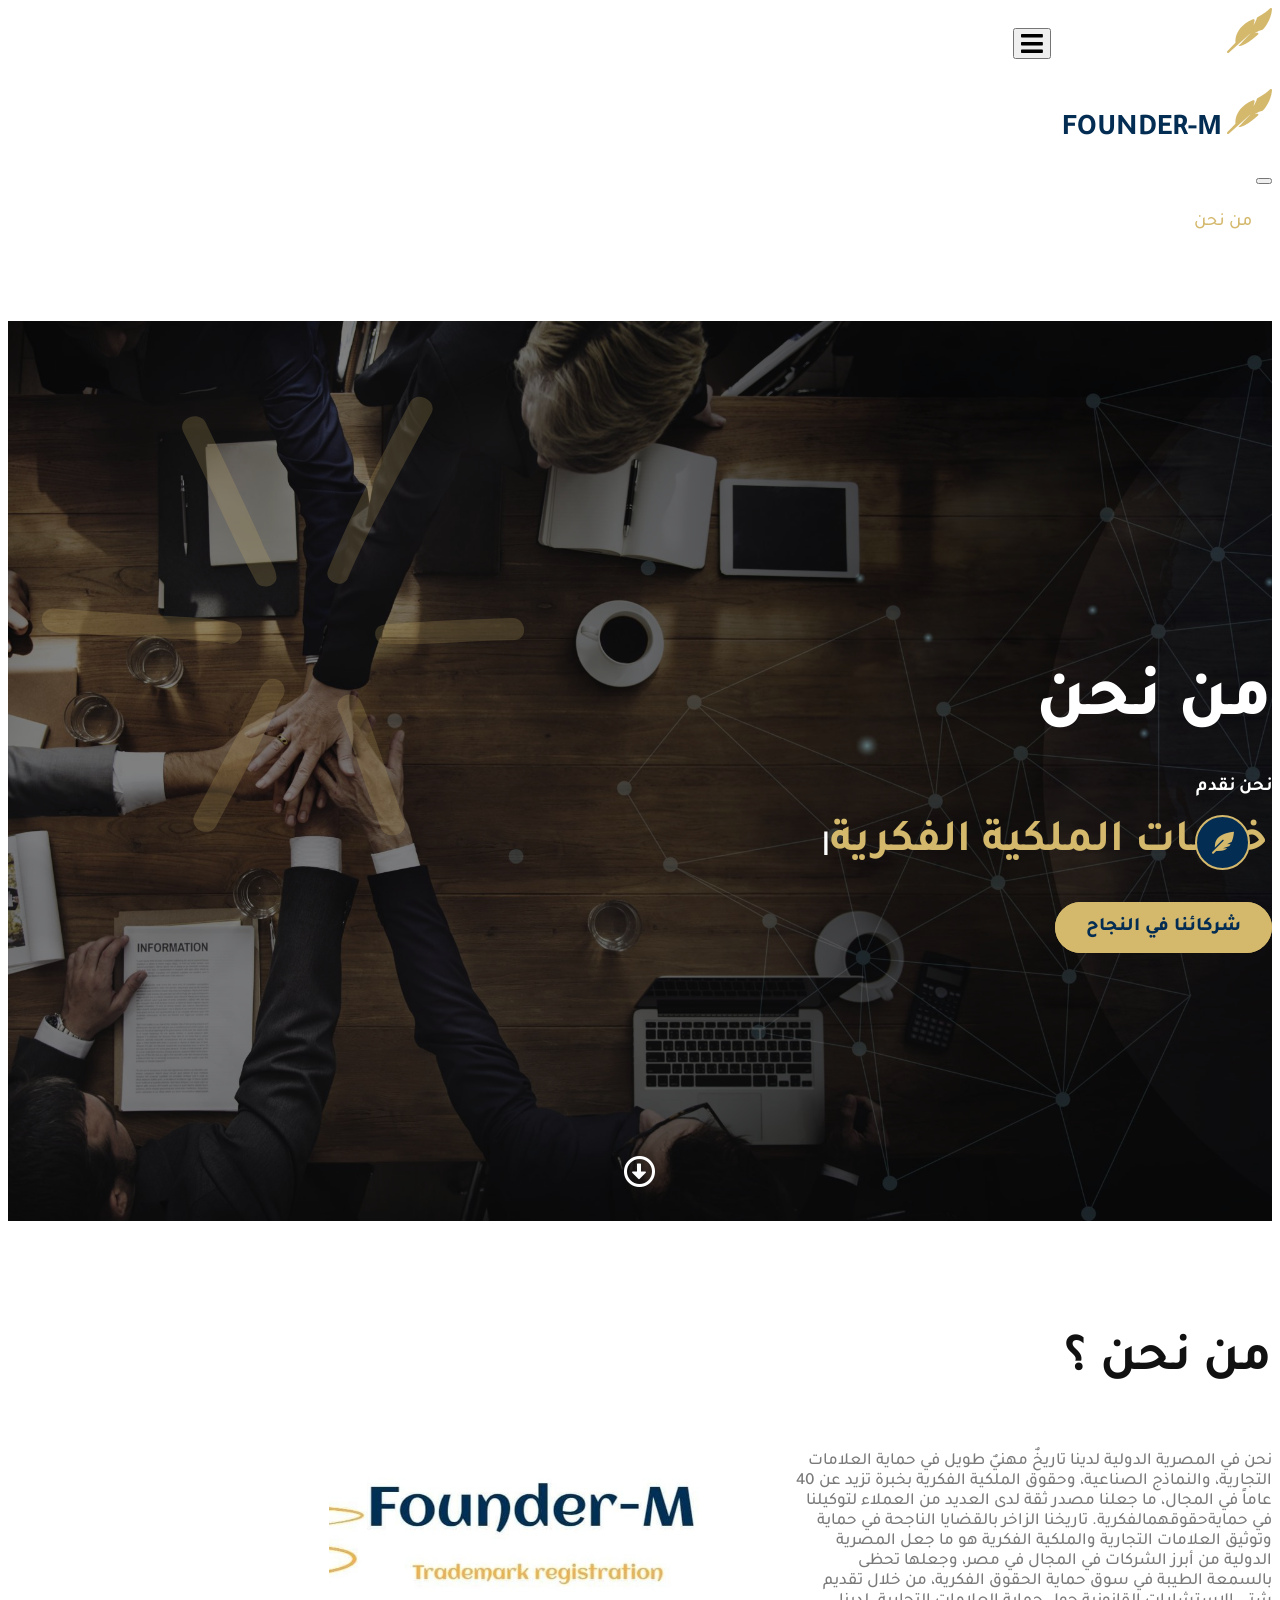
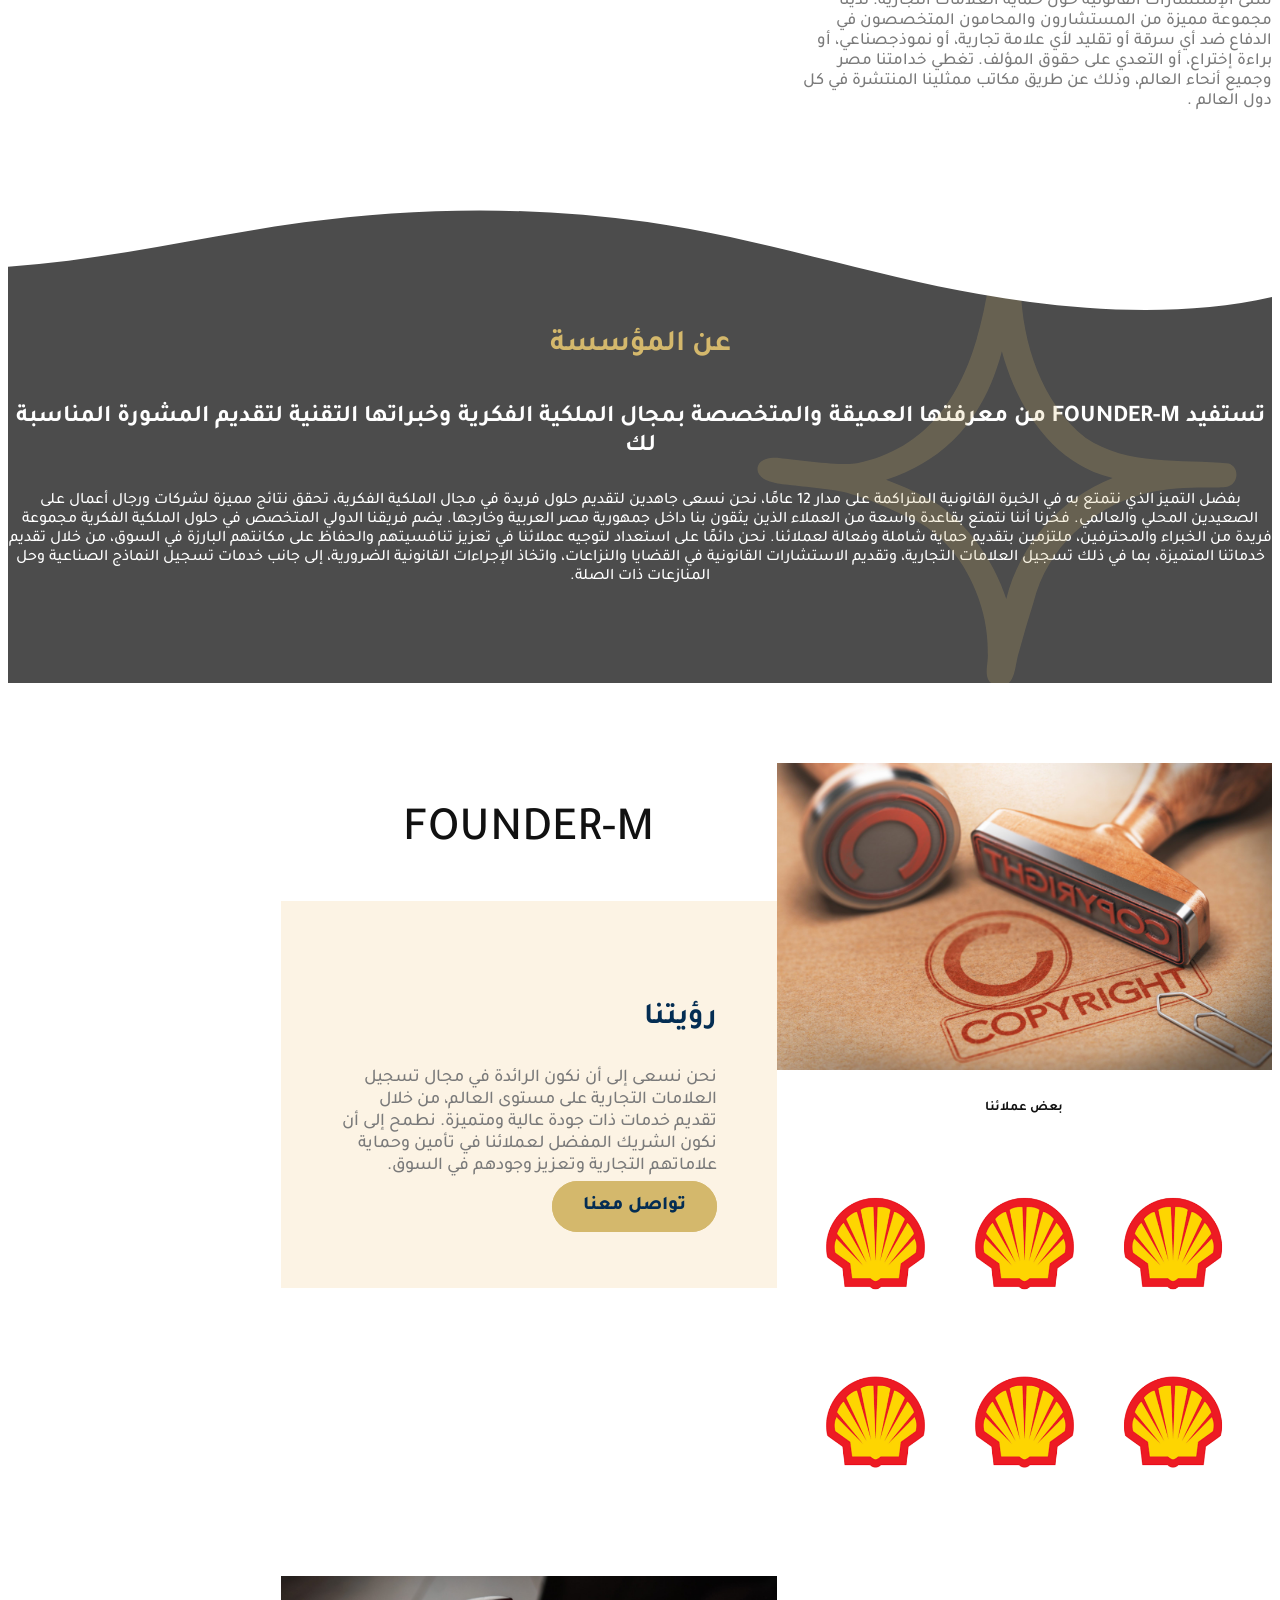
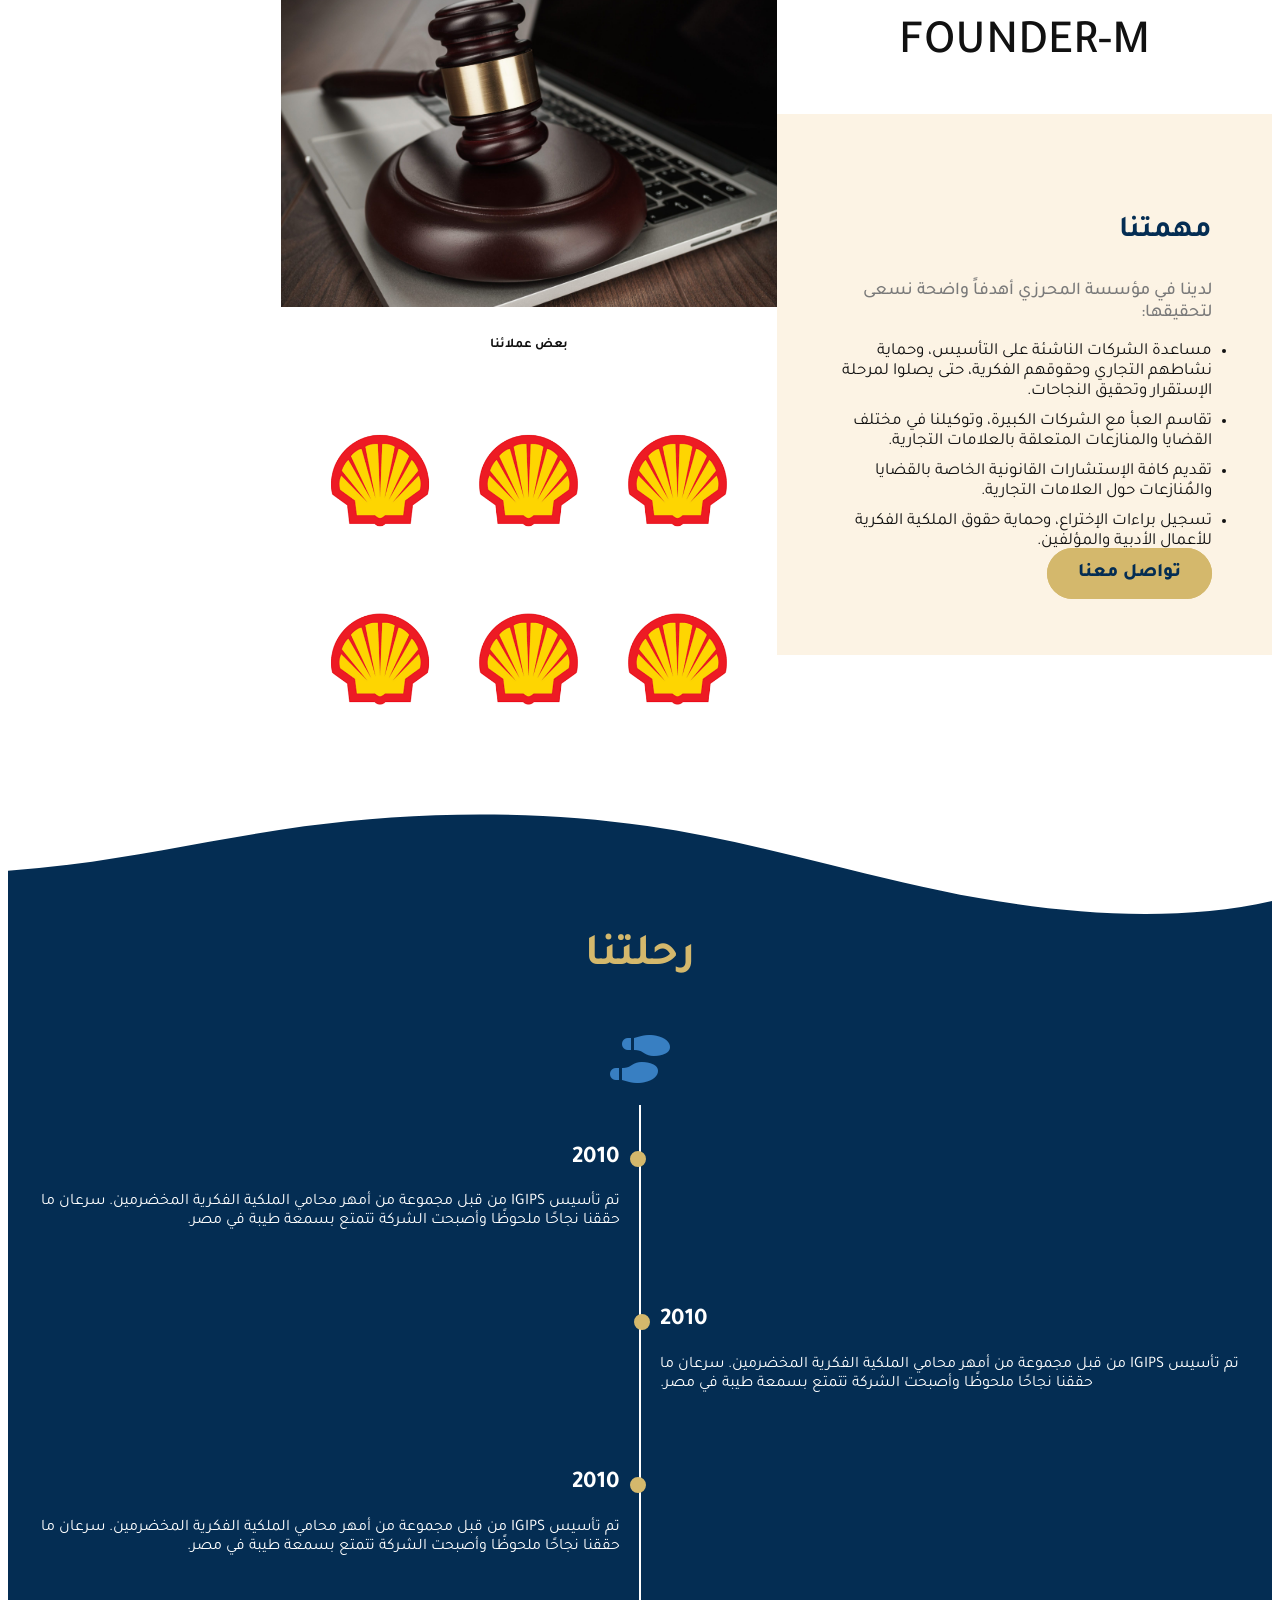
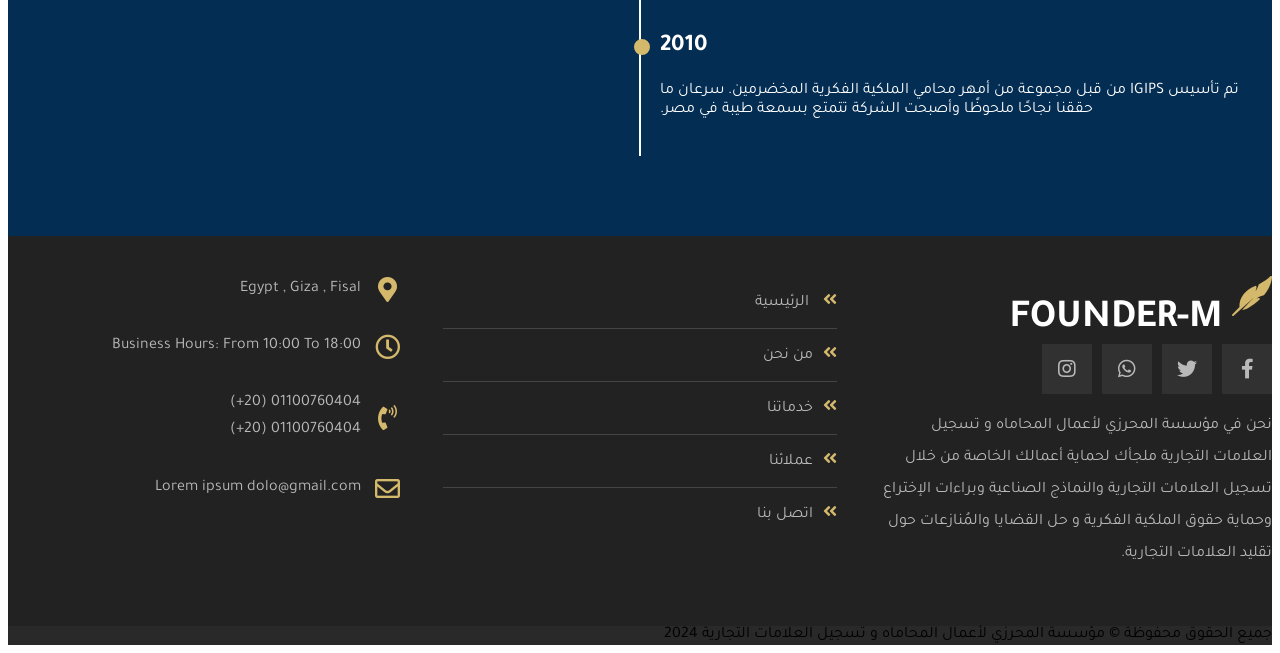
==== about-us.html @ 47da30dc "Add files via upload" ====
<!DOCTYPE html>
<html lang="ar" dir="rtl">

<head>
  <meta charset="UTF-8" />
  <meta http-equiv="X-UA-Compatible" content="IE=edge" />
  <meta name="viewport" content="width=device-width, initial-scale=1.0" />
  <title>الرئيسية-FOUNDER-M-Trademark-registration</title>
  <link rel="stylesheet" href="./css/aos.css" />
  <link rel="stylesheet" href="./css/all.min.css" />
  <link rel="stylesheet" href="./css/owl.theme.default.min.css">
  <link rel="stylesheet" href="./css/owl.carousel.min.css">
  <link rel="stylesheet" href="./css/mdb.min.css" />
  <link rel="stylesheet" href="/css/mdb.rtl.min.css">
  <link rel="stylesheet" href="./css/master.css" />
  <link rel="icon" type="image/png" href="./imgs/feather.svg">
  <!-- Google Fonts -->
  <link rel="preconnect" href="https://fonts.googleapis.com">
  <link rel="preconnect" href="https://fonts.gstatic.com" crossorigin>
  <link
    href="https://fonts.googleapis.com/css2?family=Noto+Nastaliq+Urdu:wght@400..700&family=Tajawal:wght@200;300;400;500;700;800;900&display=swap"
    rel="stylesheet">
</head>

<body>
  <!-- start floating action -->
  <div class="floating-button" onclick="toggleSocialButtons()"><i class="fa-solid fa-feather-pointed"></i></div>
  <div class="social-buttons" id="socialButtons">
    <a href="#" target="_blank" title="Facebook"><i class="fa-brands fa-facebook"></i> </a>
    <a href="#" target="_blank" title="Twitter"><i class="fa-brands fa-instagram"></i></a>
    <a href="#" target="_blank" title="Instagram"><i class="fa-solid fa-phone"></i></a>
    <a href="#" target="_blank" title="Youtube"><i class="fa-brands fa-whatsapp "></i></a>
  </div>
  <!-- end floating action -->

  <!-- start nav -->
  <nav class="navbar  navbar-expand-lg  fixed-top" id="navbar">
    <div class="container">
      <a class="navbar-brand" href="index.html"><span><img src="../imgs/feather.svg" alt="" srcset=""></span>
        FOUNDER-M</a>
      <button class="navbar-toggler" type="button" data-bs-toggle="offcanvas" data-bs-target="#offcanvasNavbar"
        aria-controls="offcanvasNavbar" aria-label="Toggle navigation">
        <i class="fa-solid fa-bars text-light burger-icon "></i>
      </button>
      <div class="offcanvas offcanvas-start" tabindex="-1" id="offcanvasNavbar" aria-labelledby="offcanvasNavbarLabel">
        <div class="offcanvas-header">
          <h5 class="offcanvas-title" id="offcanvasNavbarLabel">
            <a class="navbar-brand "><span><img src="../imgs/feather.svg" alt="" srcset=""></span>FOUNDER-M</a>
          </h5>
          <button type="button" class="btn-close" data-bs-dismiss="offcanvas" aria-label="Close"></button>
        </div>
        <div class="offcanvas-body d-flex text-center align-items-center">
          <ul class="navbar-nav justify-content-end flex-grow-1 pe-3">
            <li class="nav-item">
              <a class="nav-link " href="./index.html">الرئيسية</a>
            </li>
            <li class="nav-item">
              <a class="nav-link active" aria-current="page" href="./about-us.html">من نحن</a>
            </li>
            <li class="nav-item">
              <a class="nav-link" href="./our-services.html">خدماتنا</a>
            </li>
            <li class="nav-item">
              <a class="nav-link " href="./our-clients.html">عملائنا</a>
            </li>
            <li class="nav-item">
              <a class="nav-link " href="./contact.html">اتصل بنا</a>
            </li>
            <li class="nav-item">
              <a class="nav-link" href="./en/index.html">EN</a>
            </li>
          </ul>
        </div>
      </div>
    </div>
  </nav>
  <!-- end nav  -->

  <!-- start landing  -->
  <section class="landing about-landing">
    <img src="/imgs/spark-2.svg" alt="">
    <div class="overlay"></div>
    <div class="container">
      <div class="text">
        <h2>من نحن</h2>
        <h3>نحن نقدم</h3>
        <div class="span-div" >
          <span class="span2" id="span3"></span>
        </div >
        <br>
        <a href="./our-clients.html" type="button" class="main-btn ">شركائنا في النجاح</a>
      </div>
    </div>
    <a href="#about-us" previewlistener="true"  class="go-down">
      <i class="fa-regular fa-circle-down fa-2x"></i>
    </a>
  </section>
  <!-- end landing -->

  <!-- start main about -->
  <section class="main1" id="about-us">
    <div class="container">
      <div class="text">
        <h2 data-aos="fade-left">من نحن ؟</h2>
        <p data-aos="fade-up" data-aos-duration="800">
          نحن في المصرية الدولية لدينا تاريخٌ مهنيٌ طويل في حماية العلامات التجارية، والنماذج الصناعية، وحقوق الملكية
          الفكرية بخبرة تزيد عن 40 عاماً في المجال، ما جعلنا مصدر ثقة لدى العديد من العملاء لتوكيلنا في
          حمايةحقوقهمالفكرية.
          تاريخنا الزاخر بالقضايا الناجحة في حماية وتوثيق العلامات التجارية والملكية الفكرية هو ما جعل المصرية الدولية
          من أبرز الشركات في المجال في مصر، وجعلها تحظى بالسمعة الطيبة في سوق حماية الحقوق الفكرية، من خلال تقديم
          شتى الإستشارات القانونية حول حماية العلامات التجارية.
          لدينا مجموعة مميزة من المستشارون والمحامون المتخصصون في الدفاع ضد أي سرقة أو تقليد لأي علامة تجارية، أو
          نموذجصناعي، أو براءة إختراع، أو التعدي على حقوق المؤلف.
          تغطي خدامتنا مصر وجميع أنحاء العالم، وذلك عن طريق مكاتب ممثلينا المنتشرة في كل دول العالم .</p>
      </div>
      <div data-aos="fade-right" class="image">
        <img src="/imgs/335636207_908682417125816_651898333571555712_n.jpg" alt="">
      </div>
    </div>
  </section>

  <Section class="about-word">
    <div class="custom-shape-divider-top-1711428024">
      <svg data-name="Layer 1" xmlns="http://www.w3.org/2000/svg" viewBox="0 0 1200 120" preserveAspectRatio="none">
        <path
          d="M321.39,56.44c58-10.79,114.16-30.13,172-41.86,82.39-16.72,168.19-17.73,250.45-.39C823.78,31,906.67,72,985.66,92.83c70.05,18.48,146.53,26.09,214.34,3V0H0V27.35A600.21,600.21,0,0,0,321.39,56.44Z"
          class="shape-fill"></path>
      </svg>
    </div>
    <img src="./imgs/star-4pt-5.svg" alt="">
    <div class="overlay"></div>
    <div class="container">
      <h4 data-aos="zoom-in">عن المؤسسة</h4>
      <h2 data-aos="fade-up">تستفيد FOUNDER-M من معرفتها العميقة والمتخصصة بمجال الملكية الفكرية وخبراتها التقنية لتقديم
        المشورة المناسبة
        لك</h2>
      <p data-aos="fade-up">
        بفضل التميز الذي نتمتع به في الخبرة القانونية المتراكمة على مدار 12 عامًا، نحن نسعى جاهدين لتقديم حلول فريدة في
        مجال الملكية الفكرية، تحقق نتائج مميزة لشركات ورجال أعمال على الصعيدين المحلي والعالمي. فخرنا أننا نتمتع بقاعدة
        واسعة من العملاء الذين يثقون بنا داخل جمهورية مصر العربية وخارجها. يضم فريقنا الدولي المتخصص في حلول الملكية
        الفكرية مجموعة فريدة من الخبراء والمحترفين، ملتزمين بتقديم حماية شاملة وفعالة لعملائنا. نحن دائمًا على
        استعداد لتوجيه عملائنا في تعزيز تنافسيتهم والحفاظ على مكانتهم البارزة في السوق، من خلال تقديم خدماتنا المتميزة،
        بما في ذلك تسجيل العلامات التجارية، وتقديم الاستشارات القانونية في القضايا والنزاعات، واتخاذ الإجراءات القانونية
        الضرورية، إلى جانب خدمات تسجيل النماذج الصناعية وحل المنازعات ذات الصلة.
      </p>
    </div>
  </Section>

  <section class="main2">
    <div class="container">
      <div data-aos="fade-right" class="image">
        <img src="/imgs/copyright-symbol-2021-08-26-16-59-49-utc-scaled.jpeg" alt="">
        <h5>بعض عملائنا</h5>
        <div class="partner-logo">
          <img data-aos="fade-up" data-aos-duration="300" src="./imgs/sea-shell-550x550.png" alt="logo">
          <img data-aos="fade-up" data-aos-duration="400" src="./imgs/sea-shell-550x550.png" alt="logo">
          <img data-aos="fade-up" data-aos-duration="500" src="./imgs/sea-shell-550x550.png" alt="logo">
          <img data-aos="fade-up" data-aos-duration="600" src="./imgs/sea-shell-550x550.png" alt="logo">
          <img data-aos="fade-up" data-aos-duration="700" src="./imgs/sea-shell-550x550.png" alt="logo">
          <img data-aos="fade-up" data-aos-duration="800" src="./imgs/sea-shell-550x550.png" alt="logo">
        </div>
      </div>
      <div data-aos="fade-left" class="text">
        <h2>FOUNDER-M</h2>
        <div class="box">
          <h3>رؤيتنا</h3>
          <p>نحن نسعى إلى أن نكون الرائدة في مجال تسجيل العلامات التجارية على مستوى العالم، من خلال تقديم خدمات ذات جودة
            عالية ومتميزة. نطمح إلى أن نكون الشريك المفضل لعملائنا في تأمين وحماية علاماتهم التجارية وتعزيز وجودهم في
            السوق.</p>
          <a href="./contact.html" type="button" class="main-btn">تواصل معنا</a>
        </div>
      </div>
    </div>
  </section>

  <section class="main3">
    <div class="container">
      <div data-aos="fade-left" class="text">
        <h2>FOUNDER-M</h2>
        <div class="box">
          <h3>مهمتنا</h3>
          <p>لدينا في مؤسسة المحرزي أهدفاً واضحة نسعى لتحقيقها:</p>
          <ul>
            <li>مساعدة الشركات الناشئة على التأسيس، وحماية نشاطهم التجاري وحقوقهم الفكرية، حتى يصلوا لمرحلة الإستقرار
              وتحقيق النجاحات.</li>
            <li>تقاسم العبأ مع الشركات الكبيرة، وتوكيلنا في مختلف القضايا والمنازعات المتعلقة بالعلامات التجارية.</li>
            <li>تقديم كافة الإستشارات القانونية الخاصة بالقضايا والمُنازعات حول العلامات التجارية.</li>
            <li>تسجيل براءات الإختراع، وحماية حقوق الملكية الفكرية للأعمال الأدبية والمؤلفين.</li>
          </ul>
          <a href="./contact.html" type="button" class="main-btn">تواصل معنا</a>
        </div>
      </div>
      <div data-aos="fade-right" class="image">
        <img src="/imgs/judge-gavel-on-laptop-concept-2021-08-26-16-18-22-utc-scaled.jpeg" alt="">
        <h5>بعض عملائنا</h5>
        <div class="partner-logo">
          <img data-aos="fade-up" data-aos-duration="300" src="./imgs/sea-shell-550x550.png" alt="logo">
          <img data-aos="fade-up" data-aos-duration="400" src="./imgs/sea-shell-550x550.png" alt="logo">
          <img data-aos="fade-up" data-aos-duration="500" src="./imgs/sea-shell-550x550.png" alt="logo">
          <img data-aos="fade-up" data-aos-duration="600" src="./imgs/sea-shell-550x550.png" alt="logo">
          <img data-aos="fade-up" data-aos-duration="700" src="./imgs/sea-shell-550x550.png" alt="logo">
          <img data-aos="fade-up" data-aos-duration="800" src="./imgs/sea-shell-550x550.png" alt="logo">
        </div>
      </div>
    </div>
  </section>
  <!-- end main about -->

  <!--  -->
  <section class="our-story">
    <div class="custom-shape-divider-top-1711428024">
      <svg data-name="Layer 1" xmlns="http://www.w3.org/2000/svg" viewBox="0 0 1200 120" preserveAspectRatio="none">
        <path
          d="M321.39,56.44c58-10.79,114.16-30.13,172-41.86,82.39-16.72,168.19-17.73,250.45-.39C823.78,31,906.67,72,985.66,92.83c70.05,18.48,146.53,26.09,214.34,3V0H0V27.35A600.21,600.21,0,0,0,321.39,56.44Z"
          class="shape-fill"></path>
      </svg>
    </div>
    <div class="title">
      <h1>رحلتنا</h1>
      <i data-aos="zoom-in" class="fa-solid fa-shoe-prints fa-3x icon"></i>
    </div>
    <div class="container">
      <div class="box box1">
        <div data-aos="fade-right" class="slide1">
          <h1>2010</h1>
          <p>تم تأسيس IGIPS من قبل مجموعة من أمهر محامي الملكية الفكرية المخضرمين. سرعان ما حققنا نجاحًا ملحوظًا وأصبحت
            الشركة تتمتع بسمعة طيبة في مصر.</p>
        </div>
      </div>
      <div class="box box2">
        <div data-aos="fade-left" class="slide2">
          <h1>2010</h1>
          <p>تم تأسيس IGIPS من قبل مجموعة من أمهر محامي الملكية الفكرية المخضرمين. سرعان ما حققنا نجاحًا ملحوظًا وأصبحت
            الشركة تتمتع بسمعة طيبة في مصر.</p>
        </div>
      </div>
      <div class="box box3">
        <div data-aos="fade-right" class="slide3">
          <h1>2010</h1>
          <p>تم تأسيس IGIPS من قبل مجموعة من أمهر محامي الملكية الفكرية المخضرمين. سرعان ما حققنا نجاحًا ملحوظًا وأصبحت
            الشركة تتمتع بسمعة طيبة في مصر.</p>
        </div>
      </div>
      <div class="box 4">
        <div data-aos="fade-left" class="slide4">
          <h1>2010</h1>
          <p>تم تأسيس IGIPS من قبل مجموعة من أمهر محامي الملكية الفكرية المخضرمين. سرعان ما حققنا نجاحًا ملحوظًا وأصبحت
            الشركة تتمتع بسمعة طيبة في مصر.</p>
        </div>
      </div>

    </div>
  </section>
  <!--  -->

  <!-- Start Footer -->
  <div class="footer">
    <div class="container">
      <div class="box">
        <a class="footer-logo" href="index.html"><span><img src="../imgs/feather.svg" alt="" srcset=""></span>
          FOUNDER-M</a>
        <ul class="social">
          <li>
            <a href="#" class="facebook">
              <i class="fab fa-facebook-f"></i>
            </a>
          </li>
          <li>
            <a href="#" class="twitter">
              <i class="fab fa-twitter"></i>
            </a>
          </li>
          <li>
            <a href="#" class="whatsapp">
              <i class="fab fa-whatsapp"></i>
            </a>
          </li>
          <li>
            <a href="#" class="instagram">
              <i class="fab fa-instagram"></i>
            </a>
          </li>
        </ul>
        <p class="text">
          نحن في مؤسسة المحرزي لأعمال المحاماه و تسجيل العلامات التجارية ملجأك لحماية أعمالك الخاصة من خلال تسجيل
          العلامات التجارية والنماذج الصناعية وبراءات
          الإختراع وحماية حقوق الملكية الفكرية و حل القضايا والمُنازعات حول تقليد العلامات التجارية.
        </p>
      </div>
      <div class="box">
        <ul class="links">
          <li><a href="./index.html"> الرئيسية</a></li>
          <li><a href="./about-us.html">من نحن</a></li>
          <li><a href="./our-services.html">خدماتنا</a></li>
          <li><a href="./our-clients.html">عملائنا</a></li>
          <li><a href="./contact.html">اتصل بنا</a></li>
        </ul>
      </div>
      <div class="box">
        <div class="line">
          <i class="fas fa-map-marker-alt fa-fw"></i>
          <a href="">
            <div class="info">Egypt , Giza , Fisal</div>
          </a>
        </div>
        <div class="line">
          <i class="far fa-clock fa-fw"></i>
          <div class="info">Business Hours: From 10:00 To 18:00</div>
        </div>
        <div class="line">
          <i class="fas fa-phone-volume fa-fw"></i>
          <div class="info">
            <a href="tel:+201100760404">
              <span>01100760404 (20+)</span>
            </a>
            <a href="tel:+201100760404">
              <span>01100760404 (20+)</span>
            </a>
          </div>
        </div>
        <div class="line">
          <i class="fa-regular fa-envelope fa-fw"></i>
          <div class="info">Lorem ipsum dolo@gmail.com</div>
        </div>
      </div>
    </div>
  </div>
  <!-- End Footer -->

  <!-- Copyright -->
  <div class="text-center p-4 copyright text-light">جميع الحقوق محفوظة © مؤسسة المحرزي لأعمال المحاماه و تسجيل العلامات
    التجارية 2024</div>
  <!-- Copyright -->




  <script src="js/bootstrap.bundle.min.js"></script>
  <script src="js/bootstrap.bundle.min.js.map"></script>
  <script type="text/javascript" src="/js/mdb.umd.min.js"></script>
  <script src="js/aos.js"></script>
  <script src="./js/jquery-3.7.1.js"></script>
  <script src="js/owl.carousel.min.js"></script>
  <script src="./js/typed.umd.js"></script>
  <script src="./js/main.js"></script>
  <script>
    var typed2 = new Typed('#span3', {
      strings: ['خدمات الملكية الفكرية', 'حلولًا مبتكرة ومتنوعة', 'أعمال المحاماه', 'والإستشارات القانونية'],
      typeSpeed: 80,
      loop: true,
      loopCount: Infinity,
    });
  </script>

</body>

</html>
---- css/master.css ----
/* Start Global Rules */
* {
  -webkit-box-sizing: border-box;
  -moz-box-sizing: border-box;
  box-sizing: border-box;
}

:root {
  --main-color: #042d53;
  --second-color: #d4b86c;
  --primary-color: #387fc2;
  --main-transition: 0.3s;
  --main-padding: 80px;
}

html {
  scroll-behavior: smooth;
}

body {
  font-family: "Tajawal", sans-serif;
  position: relative;
}


a {
  text-decoration: none;
}

ul {
  list-style: none;
  margin: 0;
  padding: 0;
}

/* end Global Rules */

/* start components */
.main-btn {
  margin-top: 20px;
  padding: 15px 30px;
  font-size: 19px;
  font-weight: 800;
  background-color: var(--second-color);
  color: var(--main-color);
  border: 1px solid var(--second-color);
  border-radius: 40px;
  -webkit-border-radius: 40px;
  -moz-border-radius: 40px;
  -ms-border-radius: 40px;
  -o-border-radius: 40px;
  transition: var(--main-transition);
  -webkit-transition: var(--main-transition);
  -moz-transition: var(--main-transition);
  -ms-transition: var(--main-transition);
  -o-transition: var(--main-transition);
}

.main-btn:hover {
  scale: 110%;
  color: var(--second-color);
  background-color: transparent;
}


.overlay {
  position: absolute;
  top: 0;
  left: 0;
  width: 100%;
  height: 100%;
  background-color: rgba(0, 0, 0, 0.5);
}


.custom-shape-divider-top-1711428024 {
  position: absolute;
  top: 0;
  left: 0;
  width: 100%;
  overflow: hidden;
  line-height: 0;
  z-index: 2;
}

.custom-shape-divider-top-1711428024 svg {
  position: relative;
  display: block;
  width: calc(130% + 1.3px);
  height: 110px;
}

@media (max-width: 767px) {
  .custom-shape-divider-top-1711428024 svg {
    height: 50px;
  }
}

.custom-shape-divider-top-1711428024 .shape-fill {
  fill: #FFFFFF;
}

.custom-shape-divider-bottom-1711617739 {
  position: absolute;
  bottom: 0;
  left: 0;
  width: 100%;
  overflow: hidden;
  line-height: 0;
  transform: rotate(180deg);
}

.custom-shape-divider-bottom-1711617739 svg {
  position: relative;
  display: block;
  width: calc(132% + 1.3px);
  height: 98px;
}

.custom-shape-divider-bottom-1711617739 .shape-fill {
  fill: #FFFFFF;
}

/* end components */

/* Start Animation */
@keyframes swing {

  0%,
  100% {
    transform: rotate(0deg);
    -webkit-transform: rotate(0deg);
    -moz-transform: rotate(0deg);
    -ms-transform: rotate(0deg);
    -o-transform: rotate(0deg);
  }

  50% {
    transform: rotate(25deg);
    -webkit-transform: rotate(25deg);
    -moz-transform: rotate(25deg);
    -ms-transform: rotate(25deg);
    -o-transform: rotate(25deg);
  }

}

@keyframes floatAnimation {
  0% {
    transform: translateY(0);
  }

  100% {
    transform: translateY(-10px);
  }
}

@keyframes up-and-down {

  0%,
  100% {
    top: 0;
  }

  50% {
    top: -50px;
  }
}

@keyframes bouncing {

  0%,
  10%,
  20%,
  50%,
  80%,
  100% {
    transform: translateY(0);
  }

  40%,
  60% {
    transform: translateY(-15px);
  }
}

@keyframes spin {
  0% {
    transform: rotate(0deg);
  }

  100% {
    transform: rotate(360deg);
  }
}

@keyframes moving-arrow {
  100% {
    transform: translateX(10px);
  }
}

/* End Animation */


/* start scrolbar */
::-webkit-scrollbar {
  width: 16PX;
}

::-webkit-scrollbar-track {
  background-color: white;
}

::-webkit-scrollbar-thumb {
  background-color: var(--second-color);
}

::-webkit-scrollbar-thumb:hover {
  background-color: var(--primary-color);
}

/* end scrolbar */


/* start floating action */
.floating-button {
  border: 2px solid var(--second-color);
  display: flex;
  align-items: center;
  justify-content: center;
  font-size: 22px;
  position: fixed;
  bottom: 30px;
  right: 30px;
  background-color: var(--main-color);
  color: var(--second-color);
  width: 55px;
  height: 55px;
  border-radius: 50%;
  cursor: pointer;
  z-index: 1000;
  transition: transform 0.3s ease;
  -webkit-border-radius: 50%;
  -moz-border-radius: 50%;
  -ms-border-radius: 50%;
  -o-border-radius: 50%;
}

.floating-widget {
  display: none;
  position: fixed;
  font-size: 17px;
  right: 90px;
  bottom: 40px;
  z-index: 999;
  padding: 5px 15px;
  color: #333;
  background-color: #fff;
  box-shadow: 0 1.93465px 7.73859px rgba(0, 0, 0, .20);
  border-radius: 10px;
  -webkit-border-radius: 10px;
  -moz-border-radius: 10px;
  -ms-border-radius: 10px;
  -o-border-radius: 10px;
  transition: var(--main-transition);
  -webkit-transition: var(--main-transition);
  -moz-transition: var(--main-transition);
  -ms-transition: var(--main-transition);
  -o-transition: var(--main-transition);
}

.floating-button:hover {
  transform: rotate(360deg);
  -webkit-transform: rotate(360deg);
  -moz-transform: rotate(360deg);
  -ms-transform: rotate(360deg);
  -o-transform: rotate(360deg);
}

.social-buttons {
  display: none;
  position: absolute;
  bottom: 85px;
  right: 30px;
  z-index: 999;
  animation: slideIn 0.5s ease forwards;
}

.social-buttons a {
  display: flex;
  align-items: center;
  justify-content: center;
  font-size: 28px;
  width: 50px;
  height: 50px;
  color: #fff;
  border-radius: 50%;
  margin-bottom: 10px;
  position: relative;
  animation: fadeIn 0.5s ease forwards;
  opacity: 0;
  transition: var(--main-transition);
  -webkit-transition: var(--main-transition);
  -moz-transition: var(--main-transition);
  -ms-transition: var(--main-transition);
  -o-transition: var(--main-transition);
}

.social-buttons a:hover {
  scale: 115%;
}

.social-buttons a:nth-child(1) {
  animation-delay: 0.4s;
  background-color: #0064ff;
}

.social-buttons a:nth-child(2) {
  animation-delay: 0.3s;
  background: linear-gradient(115deg, #f9ce34, #ee2a7b, #6228d7);
}

.social-buttons a:nth-child(3) {
  animation-delay: 0.2s;
  background-color: #1da1f2;
}

.social-buttons a:nth-child(4) {
  animation-delay: 0.1s;
  background-color: #6dd663;
}


@keyframes slideIn {
  from {
    transform: translateY(50px);
  }

  to {
    transform: translateY(0);
  }
}

@keyframes fadeIn {
  from {
    opacity: 0;
    transform: translateY(20px);
  }

  to {
    opacity: 1;
    transform: translateY(0);
  }
}

/* end floating action */


/* start nav */
.navbar {
  box-shadow: none;
  transition: var(--main-transition);
  -webkit-transition: var(--main-transition);
  -moz-transition: var(--main-transition);
  -ms-transition: var(--main-transition);
  -o-transition: var(--main-transition);
}

.navbar-brand {
  color: white;
  font-size: 30px;
  font-weight: 600;
}

.navbar-brand:hover {
  color: white;
}

.navbar-brand img {
  width: 45px;
  margin-left: 5px;
}

@media (max-width: 767px) {
  .navbar-brand {
    font-size: 26px;
  }

  .navbar-brand img {
    width: 38px;
    margin-left: 5px;
  }

}

.offcanvas-title .navbar-brand {
  color: var(--main-color);
}

.offcanvas-title .navbar-brand:hover {
  color: var(--main-color);
}


.nav-item .nav-link {
  font-size: 18px;
  font-weight: 500;
  margin-right: 20px;
  color: white;
  transition: var(--main-transition);
  -webkit-transition: var(--main-transition);
  -moz-transition: var(--main-transition);
  -ms-transition: var(--main-transition);
  -o-transition: var(--main-transition);
}

.nav-item .nav-link:hover {
  color: var(--second-color);
  margin-top: -8px;
}

.nav-item .active {
  color: var(--second-color) !important;
}

@media (max-width: 991px) {
  .nav-item .nav-link {
    color: var(--main-color);
    font-size: 25px;
    padding: 20px;
    margin: 0;
    font-weight: 600;
  }

  .nav-item .nav-link {
    color: var(--main-color);
    font-size: 25px;
    padding: 20px;
    margin: 0;
    font-weight: 600;
  }
}

.navbar .navbar-toggler .burger-icon {
  font-size: 25px;
}

/* end nav */

/* start landing */

.landing {
  background-image: url(../imgs/44618.jpg);
  background-position: center;
  background-size: cover;
  position: relative;
  color: white;
}

.landing .container {
  height: 100vh;
  display: flex;
  align-items: center;
  position: relative;
}

.landing .container .text {
  z-index: 1;
  max-width: 767px;
}

.landing .container .text h2 {
  font-size: 52px;
  font-weight: 700;
  color: rgb(255, 255, 255);
  margin-bottom: 30px;
}

.landing .container .text span {
  font-size: 28px;
  font-weight: 700;
}

.landing .container .text .span2 {
  color: var(--second-color);
  font-size: 45px;
  margin-right: 5px;
  font-weight: 700;
}

.landing .container .text p {
  font-size: 15px;
  font-weight: 600;
  margin-top: 10px;
}

@media (max-width: 767px) {
  .landing .container .text h2 {
    font-size: 40px;
  }

  .landing .container .text .span2 {
    font-size: 35px;
  }

  .landing .container .text span {
    font-size: 26px;
    font-weight: 700;
  }
}


.landing .go-down {
  color: white;
  position: absolute;
  bottom: 30px;
  left: 50%;
  transform: translateX(-50%);
  transition: var(--main-transition);
  -webkit-transition: var(--main-transition);
  -moz-transition: var(--main-transition);
  -ms-transition: var(--main-transition);
  -o-transition: var(--main-transition);
}

.landing .go-down:hover {
  color: var(--primary-color);
}

.landing .go-down i {
  animation: bouncing 1.5s infinite;
}

/* end landing  */



/* start about section */
.about-section {
  padding-top: var(--main-padding);
  padding-bottom: var(--main-padding);
  color: #111111
}

.about-section .container {
  display: flex;
  max-width: 1119px;
}

.about-section .container .title {
  flex-basis: 50%;
}

.about-section .container .title .icon {
  color: var(--primary-color);
  margin-top: 50px;
  padding-right: 20px;
}

.about-section .container .title h2 {
  font-size: 52px;
  font-weight: 700;
  margin-top: 40px;
  padding-right: 20px;
}

.about-section .container .text {
  flex-basis: 50%;
}

.about-section .container .text p {
  font-size: 16px;
  font-weight: 600;
}

.about-section .container .text {
  font-size: 16px;
  font-weight: 600;
}

.about-section .container .text .counter {
  display: flex;
  justify-content: center;
  text-align: center;
  justify-content: space-between;
}

.about-section .container .text .counter .content div span {
  font-size: 60px;
  font-weight: 700;
}

.about-section .container .text .counter .content p {
  font-size: 14px;
  font-weight: 400;
  margin: -15px 0 0 0;
}

@media (max-width: 991px) {
  .about-section .container .title h2 {
    font-size: 42px;
  }

  .about-section .container .text .counter .content div span {
    font-size: 42px;
  }
}

@media (max-width: 767px) {
  .about-section .container .title h2 {
    font-size: 40px;
    padding: 0;
  }

  .about-section .container .title .icon {
    padding: 0;
    margin: 0;
  }

  .about-section .container {
    flex-direction: column;
    align-items: center;
    justify-content: center;
  }

  .about-section .container .title {
    text-align: center;
  }

  .about-section .container .text {
    text-align: center;
    padding: 0 10px;
    margin-top: 30px;
  }

  .about-section .container .text .counter .content p {
    font-size: 12.5px;
    font-weight: 500;
    margin: -15px 0 0 0;
  }
}

/* end about section */

/*  start services section */
.services-section {
  padding-top: var(--main-padding);
  padding-bottom: var(--main-padding);
  background-color: var(--main-color);
  color: white;
  position: relative;
  overflow: hidden;
  text-align: center;
}

@media (max-width: 767px) {
  .services-section .svg-spin {
    max-width: 280px;
    left: -110px;
    top: -120px;
  }
}


.services-section .container .title {
  margin-bottom: 50px;
  text-align: center;
}

.services-section .container .title .icon {
  color: var(--second-color);
  margin-bottom: 15px;
  animation: spin 4s linear infinite;
  -webkit-animation: spin 4s linear infinite;
}

.services-section .container .title h2 {
  font-size: 50px;
  font-weight: 700;
}

.services-section .container .title p {
  color: #acacac;
  font-weight: 500;
}

.services-section .container .card-container {
  grid-gap: 1rem 1rem;
  display: grid;
  gap: 1rem 1rem;
  grid-template-columns: repeat(auto-fit, minmax(300px, 1fr));
}

.services-section .container .card-content {

  height: 300px;
  position: relative;
  perspective: 1000px;
  background-color: transparent;
  color: white;

}

.services-section .container .card-content h3 {
  z-index: 1;
  font-size: 30px;
  margin-bottom: 20px;
  font-weight: 600;
}

.services-section .container .card-content p {
  color: var(--main-color);
  font-weight: 500;
}

.services-section .card-front .overlay {
  border-radius: 50px;
  -webkit-border-radius: 50px;
  -moz-border-radius: 50px;
  -ms-border-radius: 50px;
  -o-border-radius: 50px;
}

.services-section .card-front,
.services-section .card-back {
  border-radius: 50px;
  background-position: center;
  background-size: cover;
  display: flex;
  flex-direction: column;
  justify-content: center;
  align-items: center;
  padding: 20px;
  width: 100%;
  height: 100%;
  position: absolute;
  backface-visibility: hidden;
  transition: transform 0.5s linear 1ms;
  -webkit-transition: transform 0.5s linear 1ms;
  -moz-transition: transform 0.5s linear 1ms;
  -ms-transition: transform 0.5s linear 1ms;
  -o-transition: transform 0.5s linear 1ms;
  -webkit-backface-visibility: hidden;
  -webkit-border-radius: 50px;
  -moz-border-radius: 50px;
  -ms-border-radius: 50px;
  -o-border-radius: 50px;
}

.services-section .card-back {
  color: var(--second-color);
  background-color: #ffffff;
  transform: rotateY(180deg);
  -webkit-transform: rotateY(180deg);
  -moz-transform: rotateY(180deg);
  -ms-transform: rotateY(180deg);
  -o-transform: rotateY(180deg);
}


.services-section .card-content:hover .card-front {
  transform: rotateY(180deg);
  -webkit-transform: rotateY(180deg);
  -moz-transform: rotateY(180deg);
  -ms-transform: rotateY(180deg);
  -o-transform: rotateY(180deg);
}

.services-section .card-content:hover .card-back {
  transform: rotateY(360deg);
  -webkit-transform: rotateY(360deg);
  -moz-transform: rotateY(360deg);
  -ms-transform: rotateY(360deg);
  -o-transform: rotateY(360deg);
}

.services-section .card-content .card1 {
  background-image: url(/imgs/aerial-view-business-team-scaled.jpeg);
}

.services-section .card-content .card2 {
  background-image: url(/imgs/copyright-symbol-2021-08-26-16-59-49-utc-scaled.jpeg);
}

.services-section .card-content .card3 {
  background-image: url(/imgs/judge-gavel-on-laptop-concept-2021-08-26-16-18-22-utc-scaled.jpeg);
}

.services-section .card-content .card4 {
  background-image: url(/imgs/sec1.jpg);
}

.services-section .container .main-btn {
  margin-top: 35px;
}

/*  end services section */

/* start titles */
.title-section .custom-shape-divider-top-1711428024 .shape-fill {
  fill: var(--main-color);
}

.title-section {
  color: white;
  height: 600px;
  background-image: url(/imgs/section\ background.jpg);
  position: relative;
  background-attachment: fixed;
  background-position: center;
  background-size: cover;
  display: flex;
  flex-wrap: wrap;
  overflow: hidden;
  transition: var(--main-transition);
  -webkit-transition: var(--main-transition);
  -moz-transition: var(--main-transition);
  -ms-transition: var(--main-transition);
  -o-transition: var(--main-transition);
}

.title-section .overlay-image {
  transition: var(--main-transition);
  position: absolute;
  opacity: 0.3;
  width: 40%;
  left: 50%;
  transform: translateX(-50%);
  -webkit-transform: translateX(-50%);
  -moz-transform: translateX(-50%);
  -ms-transform: translateX(-50%);
  -o-transform: translateX(-50%);
  -webkit-transition: var(--main-transition);
  -moz-transition: var(--main-transition);
  -ms-transition: var(--main-transition);
  -o-transition: var(--main-transition);
}

.title-section .title {
  display: flex;
  padding: 0px 20px;
  flex-direction: column;
  justify-content: flex-end;
  width: 25%;
  z-index: 1;
  transition: var(--main-transition);
  height: 100%;
  -webkit-transition: var(--main-transition);
  -moz-transition: var(--main-transition);
  -ms-transition: var(--main-transition);
  -o-transition: var(--main-transition);
}

.title-section .title h2 {
  font-weight: 700;
  transition: var(--main-transition);
  -webkit-transition: var(--main-transition);
  -moz-transition: var(--main-transition);
  -ms-transition: var(--main-transition);
  -o-transition: var(--main-transition);
}

.title-section .title p {
  font-weight: 500;
  height: 0;
  padding: 0;
  margin: 0;
  transition: var(--main-transition);
  -webkit-transition: var(--main-transition);
  -moz-transition: var(--main-transition);
  -ms-transition: var(--main-transition);
  -o-transition: var(--main-transition);
}

.title-section .title:hover {
  background-color: rgba(0, 0, 0, 0.4);
}

.title-section .title:hover p {
  height: 29%;
}


@media (max-width: 991px) {
  .title-section {
    height: auto;
  }

  .title-section .title {
    padding: 0px 20px;
    width: 50%;
    height: 300px;
    text-align: center;
    justify-content: center;
    align-items: center;
    position: relative;
  }

  .title-section .title::after {
    content: "";
    position: absolute;
    bottom: 18%;
    width: 200px;
    height: 2px;
    background-color: var(--second-color);
  }

  .title-section .title p {
    height: auto;
  }

  .title-section .title:hover p {
    height: auto;
  }
}

@media (max-width: 767px) {
  .title-section .title {
    width: 100%;
  }
}

/* end titles*/

/* Start why section */
.why-section {
  padding-top: var(--main-padding);
  padding-bottom: var(--main-padding);
  color: #111111;
}

.why-section .container {
  grid-gap: 2rem 2rem;
  display: grid;
  grid-template-columns: repeat(auto-fit, minmax(300px, 1fr));
}

@media (max-width: 767px) {
  .why-section .container {
    text-align: center;
  }
}

.why-section .container .text .icon {
  color: var(--primary-color);
}

.why-section .container .text h2 {
  font-size: 52px;
  font-weight: 700;
  margin-top: 30px;
}

.why-section .container .text p {
  font-size: 16px;
  font-weight: 500;
  color: #7a7a7a;
  margin-top: 15px;
  margin-bottom: 50px;
}

.why-section .container .image {
  display: flex;
  align-items: center;
  justify-content: center;
  flex-direction: column;
}

.why-section .container .image img {
  width: 100%;
  border-radius: 40px;
  -webkit-border-radius: 40px;
  -moz-border-radius: 40px;
  -ms-border-radius: 40px;
  -o-border-radius: 40px;
}

/*  end why section  */

/* start our partner */
.our-partners {
  position: relative;
  padding-top: var(--main-padding);
  padding-bottom: var(--main-padding);
  text-align: center;
  background-color: var(--main-color);
  color: white;
}

.our-partners .container .icon {
  animation: swing 1.8s infinite ease-in-out;
  color: var(--second-color);
  -webkit-animation: swing 1.8s infinite ease-in-out;
}

.our-partners .container h2 {
  font-size: 50px;
  font-weight: 700;
  margin: 20px 0;
}

.our-partners .container p {
  font-size: 17px;
  color: #acacac;
  font-weight: 500;
}

/* end our partner */

/* start logo slider */
.logo_wrapper {
  padding-top: var(--main-padding);
  padding-bottom: var(--main-padding);
  display: flex;
  align-items: center;
  justify-content: center;
  direction: ltr;
}

.logo_items img {
  width: 100px !important;
  z-index: 1;
}

.logo_items .owl-item {
  display: flex;
  align-items: center;
  justify-content: center;
}

.logo_items .owl-stage {
  display: flex;
  align-items: center;
}

/* end logo slider*/

/* start word section */
.word-section {
  padding-top: var(--main-padding);
  padding-bottom: var(--main-padding);

  overflow: hidden;
}

.word-section .container {
  display: flex;
  flex-wrap: wrap;
  align-items: center;
  justify-content: space-between;
}

.word-section .container .text {
  flex-basis: 50%;
}

.word-section .container .text h2 {
  color: #C71721;
  font-family: "Tajawal", Sans-serif;
  font-size: 35px;
  font-weight: 400;
  line-height: 1.1em;
  margin-bottom: 20px;
}

.word-section .container .text p {
  color: #111111;
  font-family: "Tajawal", Sans-serif;
  font-size: 18px;
  font-weight: 600;
  line-height: 1.6em;
  text-shadow: 0px 0px 0px rgba(0, 0, 0, 0.3);
  margin-bottom: 20px;
}

.word-section .container .text span {
  position: relative;
  color: #111111;
  font-family: "Noto Nastaliq Urdu", Sans-serif;
  font-size: 40px;
  font-weight: 400;
}

.word-section .container .text span::after {
  content: "";
  position: absolute;
  bottom: 10%;
  right: 0;
  width: 250px;
  height: 10px;
  background-color: #c9c9c9;
  z-index: -1;
}

.word-section .container .image {
  text-align: center;
  flex-basis: 40%;
  position: relative;
}

.word-section .container .image .spiner {
  position: absolute;
  left: 50%;
  top: 50%;
  transform: translate(-50%, -50%);
  z-index: -1;
  width: 550px;
  -webkit-transform: translate(-50%, -50%);
  -moz-transform: translate(-50%, -50%);
  -ms-transform: translate(-50%, -50%);
  -o-transform: translate(-50%, -50%);
}

.word-section .container .image .profile {
  width: 80%;
  border-radius: 50%;
  -webkit-border-radius: 50%;
  -moz-border-radius: 50%;
  -ms-border-radius: 50%;
  -o-border-radius: 50%;
}

@media (max-width: 991px) {
  .word-section .container {
    flex-direction: column-reverse;
  }

  .word-section .container .text {
    margin-top: 40px;
  }
}

/* end  word section */

/* start advice section */
.advice {
  position: relative;
  padding-top: var(--main-padding);
  padding-bottom: var(--main-padding);
  background-image: url(/imgs/sec3.jpg);
  background-size: cover;
  background-position: center;
  color: white;
  background-attachment: fixed;
}


.advice .container .box {
  text-align: center;
  position: relative;
  z-index: 1;
}

.advice .container .icon {
  color: var(--second-color);
  animation: bouncing 1.5s infinite;
}

.advice .container span {
  color: #FFF24F;
  display: block;
  font-size: 30px;
  font-weight: 600;
  margin-top: 20px;
}

.advice .container h2 {
  font-size: 52px;
  font-weight: 800;
  margin: 30px 0;
}

.advice .container p {
  font-size: 20px;
  font-weight: 600;
  margin-bottom: 40px;
}

/* end advice sectoin */

/* Start Footer */
.footer {
  background-color: #222222;
  padding: 40px 0 40px 0;
}

@media (max-width: 767px) {
  .footer {
    text-align: center;
  }
}

.footer .container {
  display: grid;
  grid-template-columns: repeat(auto-fill, minmax(300px, 1fr));
  gap: 40px;
}

.footer .box .footer-logo {
  color: white;
  font-size: 40px;
  font-weight: 700;
  margin-top: 20px;
}

.footer .box .footer-logo img {
  width: 40px;
  margin-bottom: 10px;
}

.footer .box .social {
  display: flex;
}

@media (max-width: 767px) {
  .footer .box .social {
    justify-content: center;
  }
}

.footer .box .social li {
  margin-left: 10px;
}

.footer .box .social li a {
  background-color: #313131;
  color: #b9b9b9;
  display: inline-flex;
  justify-content: center;
  align-items: center;
  width: 50px;
  height: 50px;
  font-size: 20px;
  transition: var(--main-transition);
}

.footer .box .social .facebook:hover {
  background-color: #1877f2;
}

.footer .box .social .twitter:hover {
  background-color: #1da1f2;
}

.footer .box .social .whatsapp:hover {
  background-color: #15a009;
}

.footer .box .social .instagram:hover {
  background-color: #a011ff;
}

.footer .box .text {
  line-height: 2;
  color: #b9b9b9;
}

.footer .box .links li {
  padding: 15px 0;
  transition: var(--main-transition);
}

.footer .box .links li:not(:last-child) {
  border-bottom: 1px solid #444;
}

.footer .box .links li:hover {
  padding-right: 10px;
}

.footer .box .links li:hover a {
  color: white;
}

.footer .box .links li a {
  color: #b9b9b9;
  transition: var(--main-transition);
}

.footer .box .links li a::before {
  font-family: "Font Awesome 5 Free";
  content: "\F100";
  font-weight: 900;
  margin-left: 10px;
  color: var(--second-color);
}

.footer .box .line {
  display: flex;
  align-items: center;
  color: #b9b9b9;
  margin-bottom: 30px;
}

@media (max-width: 767px) {
  .footer .box .line {
    flex-direction: column;
  }
}

.footer .box .line i {
  font-size: 25px;
  color: var(--second-color);
  margin-left: 10px;
}

.footer .box .line a {

  color: #b9b9b9;

}

@media (max-width: 767px) {
  .footer .box .line i {
    margin-right: 0;
    margin-bottom: 15px;
  }
}

.footer .box .line .info {
  line-height: 1.7;
  flex: 1;
}

.footer .box .line .info span {
  display: block;
}

.copyright {
  background-color: #292929;
}

/* End Footer */

/* start contact */
.contact {
  padding-top: var(--main-padding);
  padding-bottom: var(--main-padding);
  background-color: var(--section-background);
  display: flex;
  align-items: center;
  justify-content: center;
  flex-direction: column;
  text-align: center;
}

.contact h1 {
  margin-bottom: 20px;
  font-size: 55px;
}

.contact-form {
  padding: 30px 40px;
  background-color: #ffffff;
  border-radius: 12px;
  max-width: 600px;
}

.contact-form textarea {
  resize: none;
}

.contact-form .form-input,
.form-text-area {
  background-color: #f0f4f5;
  height: 50px;
  padding-left: 16px;
}

.contact-form .form-text-area {
  background-color: #f0f4f5;
  height: auto;
  padding-left: 16px;
}

.contact-form .form-control:focus {
  border-color: var(--main-color);
  box-shadow: inset 0 1px 1px rgba(0, 0, 0, 0.07), 0 0 8px var(--main-color);
}

.contact-form .title {
  text-align: center;
  font-size: 24px;
  font-weight: 500;
}

.contact-form .description {
  color: #999999;
  font-size: 18px;
  text-align: center;
}

.contact-form .submit-button-wrapper {
  text-align: center;
}

.contact-form .submit-button-wrapper input {
  border: none;
  border-radius: 40px;
  background-color: rgb(255, 126, 79);
  color: white;
  text-transform: uppercase;
  padding: 10px 60px;
  font-weight: 500;
  letter-spacing: 2px;
  -webkit-border-radius: 40px;
  -moz-border-radius: 40px;
  -ms-border-radius: 40px;
  -o-border-radius: 40px;
}

.contact-form .submit-button-wrapper input:hover {
  background-color: var(--main-color);
}

/* end contact */



/********************************* abou us page *********************************************************/

/* start about landing */
.about-landing {
  background-image: url(/imgs/aerial-view-business-team-scaled.jpeg);
  position: relative;
  overflow: hidden;
}

.about-landing img {
  position: absolute;
  z-index: 1;
  width: 550px;
  left: 0;
  top: 20px;
  opacity: 0.2;
  animation: spin 8s linear infinite;
  -webkit-animation: spin 8s linear infinite;
}

.about-landing .container .text h2 {
  font-size: 70px;
  font-weight: 800;
}

.about-landing .container .text .span-div {
  height: 80px;
}


/* end about landing */


/* Start about main section */
.main1 {
  padding-top: var(--main-padding);
  padding-bottom: var(--main-padding);
  color: #111111;
  position: relative;
  overflow: hidden;
}

.main1 .container {
  grid-gap: 0rem 2rem;
  display: grid;
  grid-template-columns: repeat(auto-fit, minmax(300px, 1fr));
  max-width: 991px;
}

@media (max-width: 767px) {
  .main1 .container {
    text-align: center;
  }
}

.main1 .container .text {
  display: flex;
  justify-content: center;
  flex-direction: column;
}

.main1 .container .text .icon {
  color: var(--primary-color);
}

.main1 .container .text h2 {
  font-size: 52px;
  font-weight: 700;
  margin-top: 30px;
}

.main1 .container .text p {
  font-size: 17px;
  font-weight: 500;
  color: #7a7a7a;
  margin-top: 15px;
}

.main1 .container .image {
  display: flex;
  align-items: center;
  justify-content: center;
  flex-direction: column;
}

.main1 .container .image img {
  width: 80%;

}

/****************************************************/

.main2 {
  padding-bottom: var(--main-padding);
  padding-top: var(--main-padding);
  color: #111111;
  overflow: hidden;
}

.main2 .container {
  display: flex;
  justify-content: center;
  max-width: 991px;
}

@media (max-width: 767px) {
  .main2 .container {
    text-align: center;
  }
}

.main2 .container .text {
  display: flex;
  flex-basis: 50%;
  flex-direction: column;
}

.main2 .container .text .icon {
  color: var(--primary-color);
}

.main2 .container .text h2 {
  font-size: 48px;
  font-weight: 500;
  margin: 0 auto;
  padding: 40px 0;
}

.main2 .container .text .box {
  background-color: rgb(252, 243, 228);
  padding: 70px 60px;
}

.main2 .container .text .box p {
  font-size: 18px;
  font-weight: 500;
  color: #7a7a7a;
  margin-top: 15px;
}

.main2 .container .text .box h3 {
  font-size: 30px;
  font-weight: 600;
  color: var(--main-color);
}

.main2 .container .text .box ul li {
  list-style: disc;
}

.main2 .container .text .box .main-btn {
  margin-top: 50px;
}

.main2 .container .image {
  flex-basis: 50%;
  display: flex;
  align-items: center;
  justify-content: center;
  flex-direction: column;
}

.main2 .container .image h5 {
  margin-top: 30px;
}

.main2 .container .image img {
  width: 100%;
}

.main2 .container .image .partner-logo {
  display: flex;
  flex-wrap: wrap;
  align-items: center;
  justify-content: center;
  margin-top: 30px;
  gap: 30px 0px;
}

.main2 .container .image .partner-logo img {
  width: 30%;
}

@media (max-width: 767px) {
  .main2 .container {
    flex-direction: column-reverse;
  }
}


/****************************************************/


@keyframes moving {
  0% {
    transform: rotate(0);
  }

  100% {
    transform: rotate(360deg);
  }
}

.main3 {
  padding-bottom: var(--main-padding);
  color: #111111;
  overflow: hidden;
}

.main3 .container {
  display: flex;
  justify-content: center;
  max-width: 991px;
}

@media (max-width: 767px) {
  .main3 .container {
    text-align: center;
  }
}

.main3 .container .text {
  display: flex;
  flex-basis: 50%;
  flex-direction: column;
}

.main3 .container .text .icon {
  color: var(--primary-color);
}

.main3 .container .text h2 {
  font-size: 48px;
  font-weight: 500;
  margin: 0 auto;
  padding: 40px 0;
}

.main3 .container .text .box {
  background-color: rgb(252, 243, 228);
  padding: 70px 60px;
}

.main3 .container .text .box p {
  font-size: 18px;
  font-weight: 500;
  color: #7a7a7a;
  margin-top: 15px;
}

.main3 .container .text .box h3 {
  font-size: 30px;
  font-weight: 600;
  color: var(--main-color);
}

.main3 .container .text .box ul li {
  list-style: disc;
  font-size: 17px;
  margin-bottom: 10px;
}

.main3 .container .text .box .main-btn {
  margin-top: 50px;
}

.main3 .container .image {
  flex-basis: 50%;
  display: flex;
  align-items: center;
  justify-content: center;
  flex-direction: column;
}

.main3 .container .image h5 {
  margin-top: 30px;
}

.main3 .container .image img {
  width: 100%;
}

.main3 .container .image .partner-logo {
  display: flex;
  flex-wrap: wrap;
  align-items: center;
  justify-content: center;
  margin-top: 30px;
  gap: 30px 0px;
}

.main3 .container .image .partner-logo img {
  width: 30%;
}

@media (max-width: 767px) {
  .main3 .container {
    flex-direction: column;
  }
}


/*  end about main section*/

/* start about word */
.about-word {
  padding-top: var(--main-padding);
  padding-bottom: var(--main-padding);
  position: relative;
  background-image: url(/imgs/3929.jpg);
  background-size: cover;
  background-position: center;
  background-color: var(--main-color);
  background-attachment: fixed;
  overflow: hidden;
}

.about-word img {
  position: absolute;
  z-index: 1;
  width: 550px;
  right: 0;
  top: -40px;
  opacity: 0.2;
  animation: spin 8s linear infinite;
  -webkit-animation: spin 8s linear infinite;
}

.about-word .overlay {
  background-color: rgba(0, 0, 0, 0.7);
}

.about-word .container {
  position: relative;
  color: white;
  text-align: center;
}


.about-word .container h4 {
  color: var(--second-color);
  font-weight: 600;
  font-size: 30px;
}

.about-word .container h2 {
  margin: 40px 0 30px 0;
}

.about-word .container p {
  font-weight: 500;
}

/* end about word */


/* start our story */
.our-story {
  padding-top: var(--main-padding);
  padding-bottom: var(--main-padding);
  position: relative;
  background-color: var(--main-color);
  color: white;
  overflow: hidden;
}

.our-story .container {
  position: relative;
}

.our-story .container::before {
  content: '';
  position: absolute;
  top: 0px;
  left: 50%;
  bottom: 0px;
  -webkit-transform: translateX(-50%);
  transform: translateX(-50%);
  width: 2px;
  background-color: white;
}

.our-story .title {
  text-align: center;
  margin-bottom: 20px;
}

.our-story .title .icon {
  color: var(--primary-color);
}

.our-story .title h1 {
  margin-bottom: 50px;
  font-size: 45px;
  font-weight: bold;
  color: var(--second-color);
}

.our-story .container .box h1 {
  position: relative;
  font-weight: 700;
}

.our-story .container .box .slide1 h1::before,
.our-story .container .box .slide3 h1::before {
  content: '';
  position: absolute;
  width: 12px;
  height: 12px;
  border: 2px solid var(--second-color);
  background-color: var(--second-color);
  border-radius: 100%;
  top: 50%;
  -webkit-transform: translateY(-50%);
  transform: translateY(-50%);
  right: -26px;
  z-index: 2;
}

.our-story .container .box .slide2 h1::before,
.our-story .container .box .slide4 h1::before {
  content: '';
  position: absolute;
  width: 12px;
  height: 12px;
  border: 2px solid var(--second-color);
  background-color: var(--second-color);
  border-radius: 100%;
  top: 50%;
  -webkit-transform: translateY(-50%);
  transform: translateY(-50%);
  left: -26px;
  z-index: 2;
}

.our-story .container .box {
  width: 100%;
}

.our-story .container .box1 {
  display: flex;
  align-items: center;
  justify-content: flex-end;
}

.our-story .container .box3 {
  display: flex;
  align-items: center;
  justify-content: flex-end;
}

.our-story .container .slide1 {
  width: 50%;
  padding: 20px;

}

.our-story .container .slide2 {
  width: 50%;
  padding: 20px;
  text-align: left;
}

.our-story .container .slide3 {
  width: 50%;
  padding: 20px;

}

.our-story .container .slide4 {
  width: 50%;
  padding: 20px;
  text-align: left;
}

/* end  our story */


/********************************************* START SERVICES PAGE  ********************************************************/

/* start services landind */
.our-services-landing {
  background-image: url(/imgs/section\ background.jpg);
}

.our-services-landing .container {
  display: flex;
  justify-content: center;
}

.our-services-landing .container .text {
  text-align: center;
}

.our-services-landing .container .text h2 {
  font-size: 60px;
}

/* end  services landind */


/* start services cards */
.services-cards {
  padding-top: var(--main-padding);
  padding-bottom: var(--main-padding);
  position: relative;
  background-image: url(/imgs/3929.jpg);
  background-position: center;
  background-size: cover;
  background-attachment: fixed;
}

.services-cards .container {
  max-width: 991px;
}

:root {
  --sg0-space-sm: 2rem;
  --sg0-space-md: 1.3rem;
}

.services-cards .stack-cards {
  --stack-cards-gap: var(--sg0-space-sm);
}

.services-cards .stack-cards__item {
  position: relative;
  position: -webkit-sticky;
  position: sticky;
  top: var(--sg0-space-md);
  border-radius: 40px;
  -webkit-border-radius: 40px;
  -moz-border-radius: 40px;
  -ms-border-radius: 40px;
  -o-border-radius: 40px;
}


.services-cards .stack-cards__item .item {
  background-color: var(--main-color);
  overflow: hidden;
  border-radius: 40px;
  border: 2px solid white;
  -webkit-border-radius: 40px;
  -moz-border-radius: 40px;
  -ms-border-radius: 40px;
  -o-border-radius: 40px;
  justify-content: center;
  color: white;
}

.services-cards .stack-cards__item .item .content {
  padding: 55px 40px;
}

.services-cards .stack-cards__item .item .content .icon {
  animation: swing 1.8s infinite ease-in-out;
  color: var(--second-color);
  -webkit-animation: swing 1.8s infinite ease-in-out;
}

.services-cards .stack-cards__item .item .content h2 {
  font-size: 45px;
  font-weight: 700;
  margin: 20px 0;
}

.services-cards .stack-cards__item .item .content p {
  font-size: 18px;
  color: #d1d1d1;
  font-weight: 500;
}

.services-cards .stack-cards__item .item .content li {
  list-style: disc;
  margin-bottom: 5px;
  color: #acacac;
}


@media (max-width: 767px) {
  .services-cards .stack-cards__item .item .content h2 {
    font-size: 30px;
    margin: 18px 0;
  }

  .services-cards .stack-cards__item .item .content p {
    font-size: 15px;
  }

  .services-cards .stack-cards__item {
    position: -webkit-sticky;
    position: sticky;
    top: -150px;
    border-radius: 40px;
    -webkit-border-radius: 40px;
    -moz-border-radius: 40px;
    -ms-border-radius: 40px;
    -o-border-radius: 40px;
  }
}

@media (max-width: 350px) {
  .services-cards .stack-cards__item .item .content h2 {
    font-size: 29px;
    margin: 17px 0;
  }

  .services-cards .stack-cards__item .item .content p {
    font-size: 13px;
  }

  .services-cards .stack-cards__item {
    position: -webkit-sticky;
    position: sticky;
    top: -250px;
    border-radius: 40px;
    -webkit-border-radius: 40px;
    -moz-border-radius: 40px;
    -ms-border-radius: 40px;
    -o-border-radius: 40px;
  }
}

/* end services card  */

/*  */
.services-action-section {
  padding-top: var(--main-padding);
  padding-bottom: var(--main-padding);
  position: relative;
}

.services-action-section .container {
  text-align: center;

}

.services-action-section .container h4 {
  font-size: 30px;
  color: #ff5c5c;
  font-weight: 700;
  margin-bottom: 25px;

}

.services-action-section .container h2 {
  font-size: 45px;
  color: #111111;
  font-weight: 800;
  margin-bottom: 20px;
}

.services-action-section .container .number {
  font-size: 40px;
  color: #000000;
  font-weight: 700;
  display: block;
}

/*  */
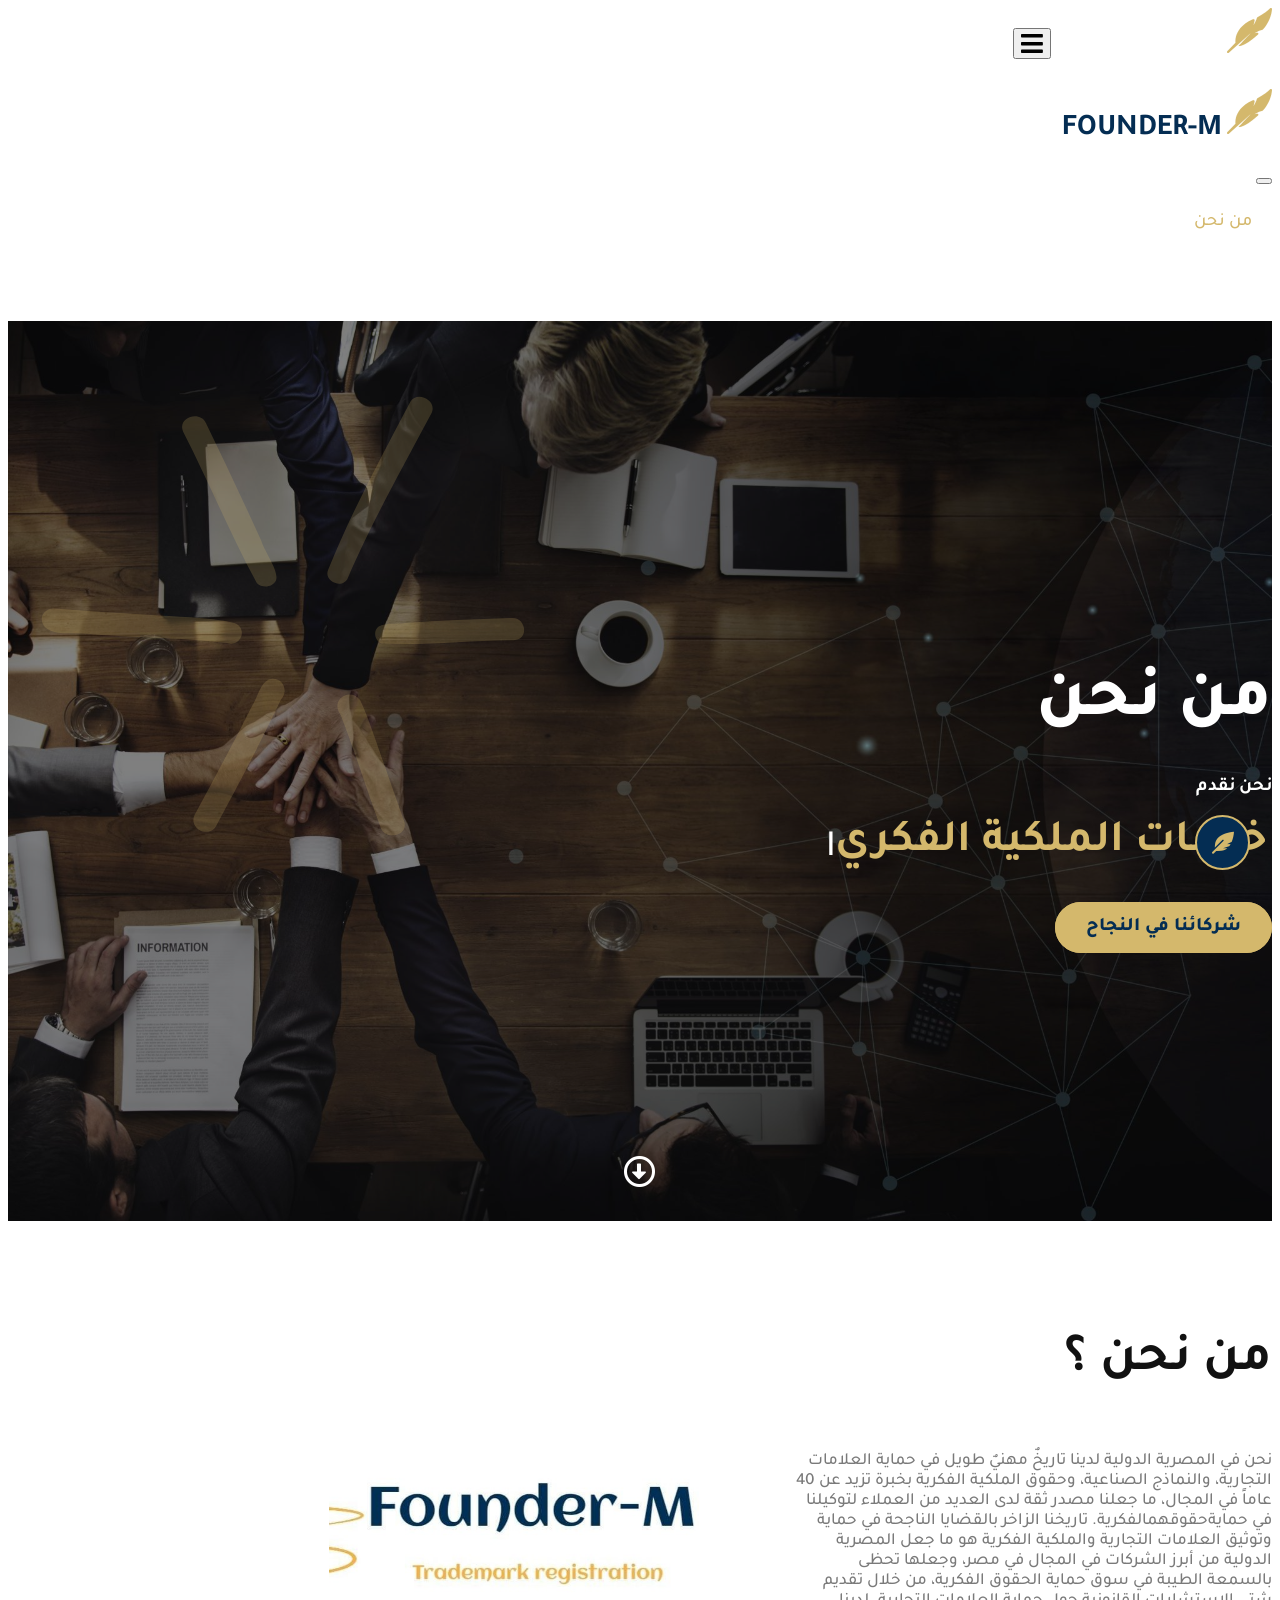
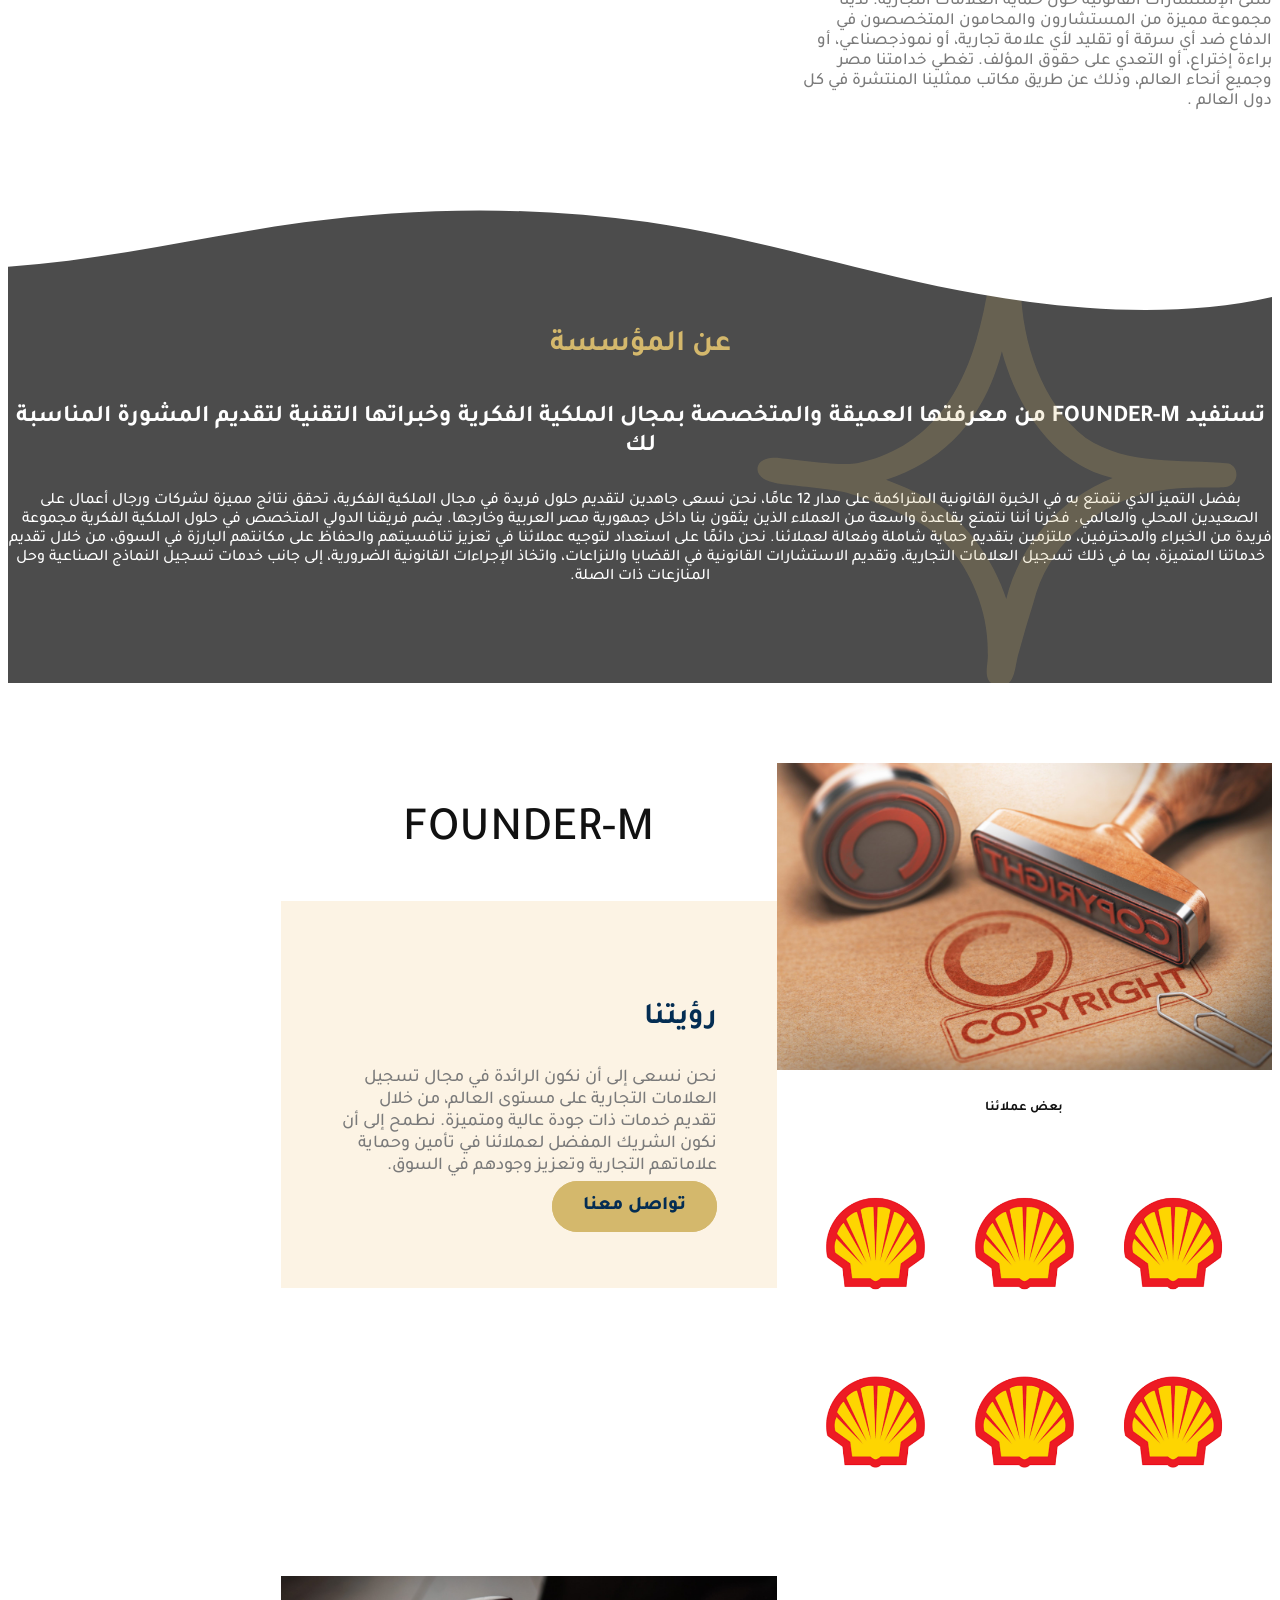
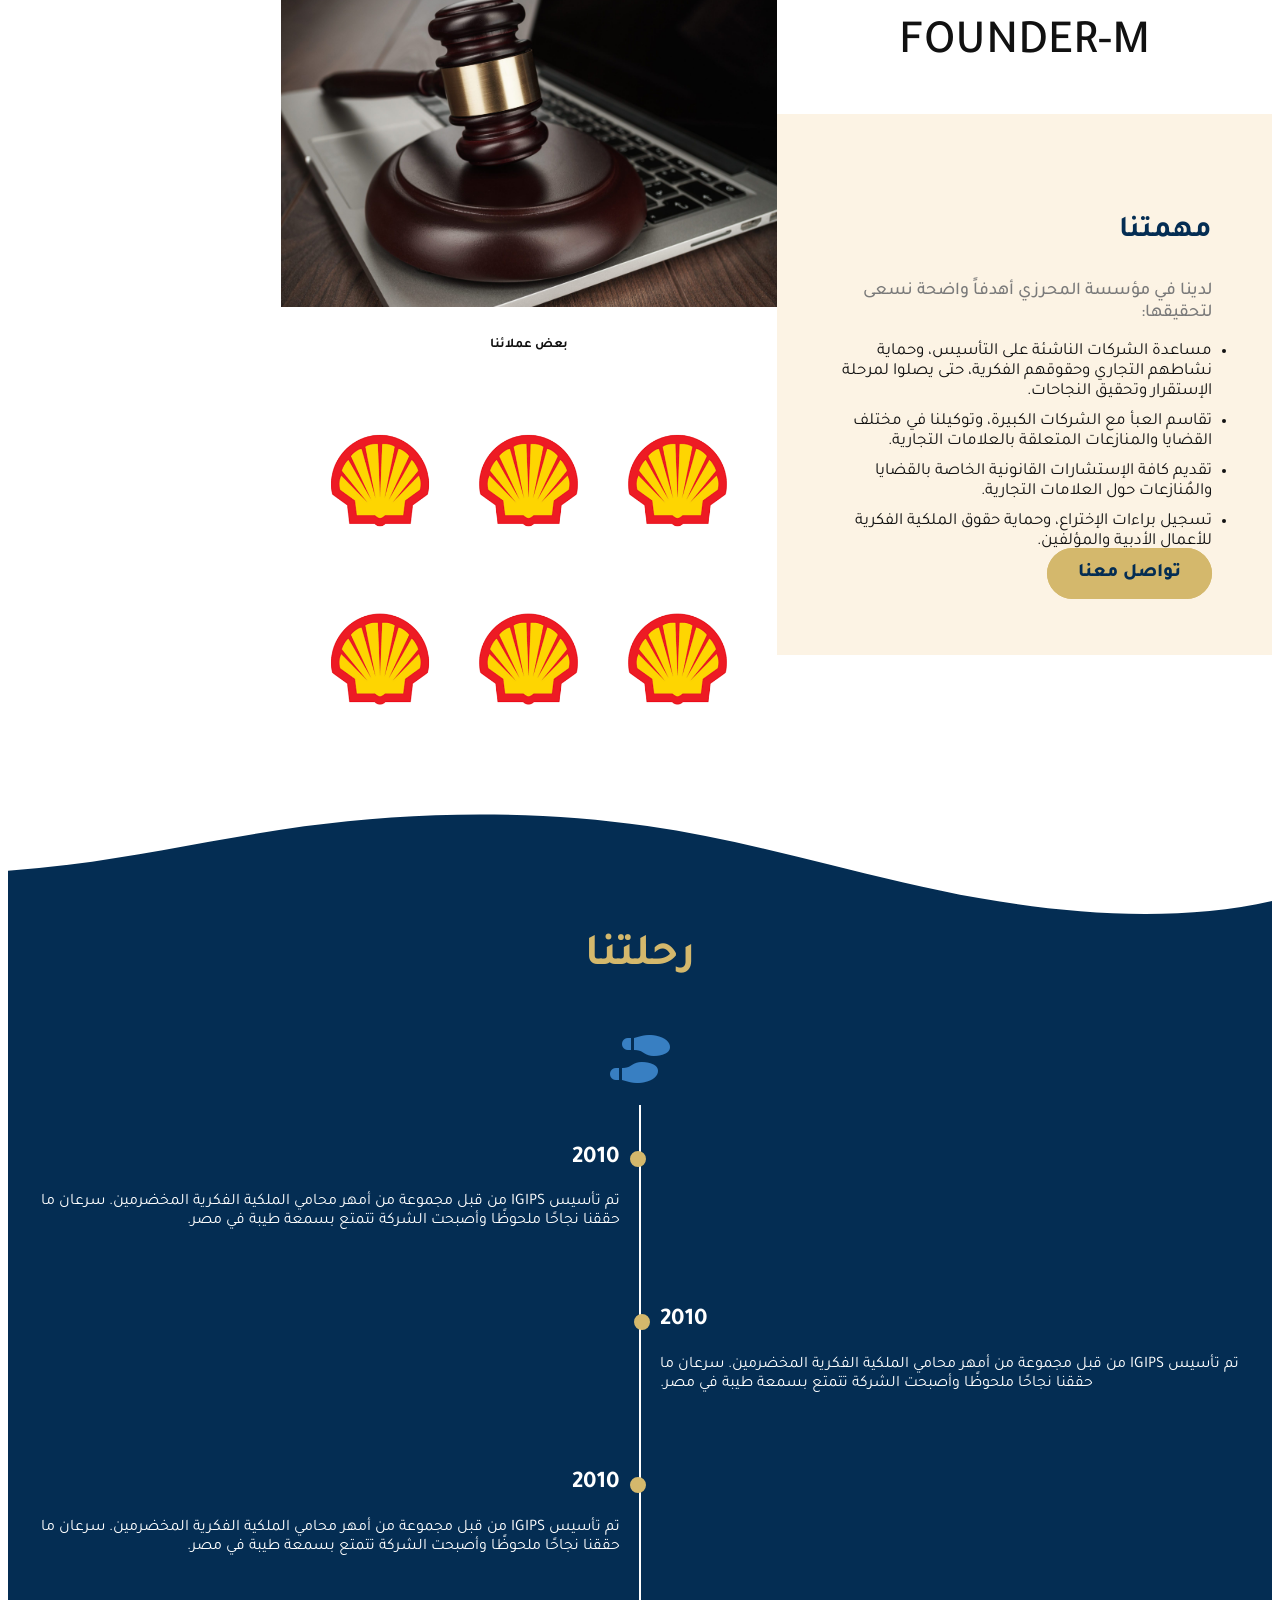
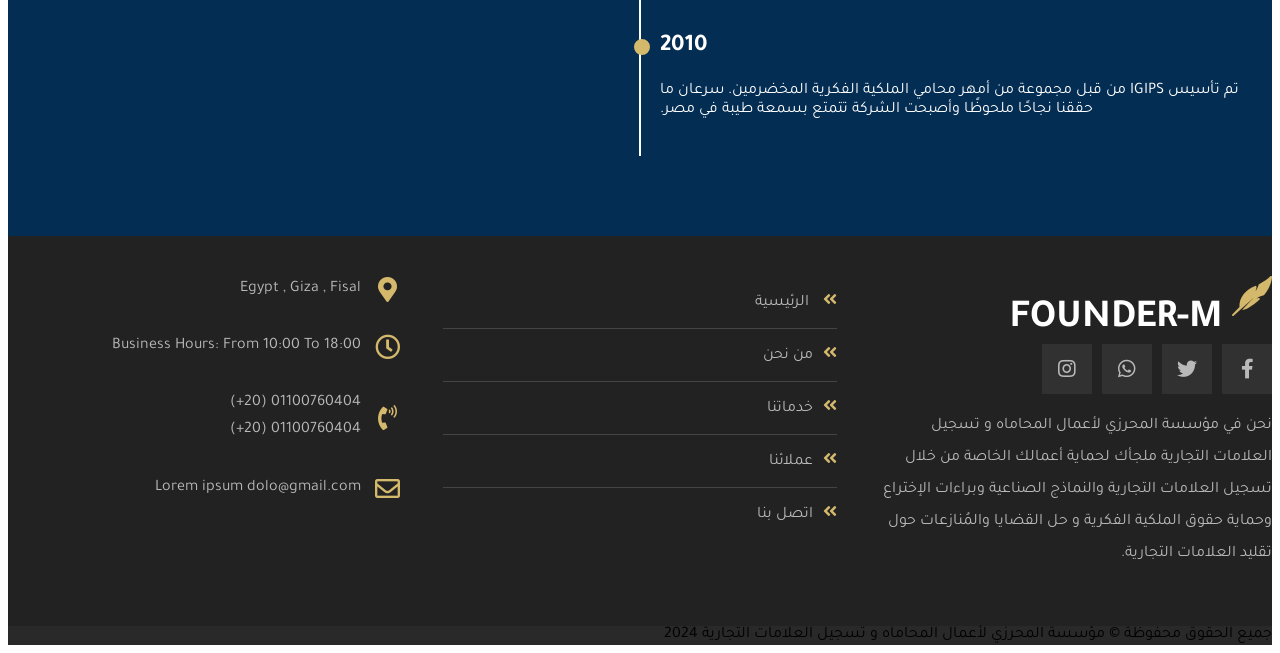
==== commit 8a2cc26f: "Add files via upload" ====
--- a/about-us.html
+++ b/about-us.html
@@ -5,7 +5,7 @@
   <meta charset="UTF-8" />
   <meta http-equiv="X-UA-Compatible" content="IE=edge" />
   <meta name="viewport" content="width=device-width, initial-scale=1.0" />
-  <title>الرئيسية-FOUNDER-M-Trademark-registration</title>
+  <title>من نحن-FOUNDER-M-Trademark-registration</title>
   <link rel="stylesheet" href="./css/aos.css" />
   <link rel="stylesheet" href="./css/all.min.css" />
   <link rel="stylesheet" href="./css/owl.theme.default.min.css">
@@ -24,7 +24,7 @@
 
 <body>
   <!-- start floating action -->
-  <div class="floating-button" onclick="toggleSocialButtons()"><i class="fa-solid fa-feather-pointed"></i></div>
+  <div class="floating-button" onclick="toggleSocialButtons()"><i class="fa-solid fa-feather-pointed icon"></i></div>
   <div class="social-buttons" id="socialButtons">
     <a href="#" target="_blank" title="Facebook"><i class="fa-brands fa-facebook"></i> </a>
     <a href="#" target="_blank" title="Twitter"><i class="fa-brands fa-instagram"></i></a>
@@ -36,7 +36,7 @@
   <!-- start nav -->
   <nav class="navbar  navbar-expand-lg  fixed-top" id="navbar">
     <div class="container">
-      <a class="navbar-brand" href="index.html"><span><img src="../imgs/feather.svg" alt="" srcset=""></span>
+      <a class="navbar-brand" href="index.html"><span><img src="./imgs/feather.svg" alt="" srcset=""></span>
         FOUNDER-M</a>
       <button class="navbar-toggler" type="button" data-bs-toggle="offcanvas" data-bs-target="#offcanvasNavbar"
         aria-controls="offcanvasNavbar" aria-label="Toggle navigation">
@@ -45,7 +45,7 @@
       <div class="offcanvas offcanvas-start" tabindex="-1" id="offcanvasNavbar" aria-labelledby="offcanvasNavbarLabel">
         <div class="offcanvas-header">
           <h5 class="offcanvas-title" id="offcanvasNavbarLabel">
-            <a class="navbar-brand "><span><img src="../imgs/feather.svg" alt="" srcset=""></span>FOUNDER-M</a>
+            <a class="navbar-brand "><span><img src="./imgs/feather.svg" alt="" srcset=""></span>FOUNDER-M</a>
           </h5>
           <button type="button" class="btn-close" data-bs-dismiss="offcanvas" aria-label="Close"></button>
         </div>
@@ -81,17 +81,17 @@
     <img src="/imgs/spark-2.svg" alt="">
     <div class="overlay"></div>
     <div class="container">
-      <div class="text">
+      <div  data-aos="fade-up" data-aos-duration="600" class="text">
         <h2>من نحن</h2>
         <h3>نحن نقدم</h3>
-        <div class="span-div" >
+        <div class="span-div">
           <span class="span2" id="span3"></span>
-        </div >
+        </div>
         <br>
         <a href="./our-clients.html" type="button" class="main-btn ">شركائنا في النجاح</a>
       </div>
     </div>
-    <a href="#about-us" previewlistener="true"  class="go-down">
+    <a href="#about-us" previewlistener="true" class="go-down">
       <i class="fa-regular fa-circle-down fa-2x"></i>
     </a>
   </section>
@@ -114,7 +114,7 @@
           تغطي خدامتنا مصر وجميع أنحاء العالم، وذلك عن طريق مكاتب ممثلينا المنتشرة في كل دول العالم .</p>
       </div>
       <div data-aos="fade-right" class="image">
-        <img src="/imgs/335636207_908682417125816_651898333571555712_n.jpg" alt="">
+        <img src="./imgs/335636207_908682417125816_651898333571555712_n.jpg" alt="">
       </div>
     </div>
   </section>
@@ -149,7 +149,7 @@
   <section class="main2">
     <div class="container">
       <div data-aos="fade-right" class="image">
-        <img src="/imgs/copyright-symbol-2021-08-26-16-59-49-utc-scaled.jpeg" alt="">
+        <img src="./imgs/copyright-symbol-2021-08-26-16-59-49-utc-scaled.jpeg" alt="">
         <h5>بعض عملائنا</h5>
         <div class="partner-logo">
           <img data-aos="fade-up" data-aos-duration="300" src="./imgs/sea-shell-550x550.png" alt="logo">
@@ -191,7 +191,7 @@
         </div>
       </div>
       <div data-aos="fade-right" class="image">
-        <img src="/imgs/judge-gavel-on-laptop-concept-2021-08-26-16-18-22-utc-scaled.jpeg" alt="">
+        <img src="./imgs/judge-gavel-on-laptop-concept-2021-08-26-16-18-22-utc-scaled.jpeg" alt="">
         <h5>بعض عملائنا</h5>
         <div class="partner-logo">
           <img data-aos="fade-up" data-aos-duration="300" src="./imgs/sea-shell-550x550.png" alt="logo">
@@ -206,7 +206,7 @@
   </section>
   <!-- end main about -->
 
-  <!--  -->
+  <!-- start our story  -->
   <section class="our-story">
     <div class="custom-shape-divider-top-1711428024">
       <svg data-name="Layer 1" xmlns="http://www.w3.org/2000/svg" viewBox="0 0 1200 120" preserveAspectRatio="none">
@@ -251,7 +251,7 @@
 
     </div>
   </section>
-  <!--  -->
+  <!-- end our story  -->
 
   <!-- Start Footer -->
   <div class="footer">
--- a/css/master.css
+++ b/css/master.css
@@ -245,6 +245,11 @@
   -moz-border-radius: 50%;
   -ms-border-radius: 50%;
   -o-border-radius: 50%;
+}
+
+.floating-button .icon {
+  animation: spin 4s linear infinite;
+  -webkit-animation: spin 2.5s ease-in-out infinite;
 }
 
 .floating-widget {
@@ -456,6 +461,7 @@
   background-size: cover;
   position: relative;
   color: white;
+  overflow: hidden;
 }
 
 .landing .container {
@@ -540,7 +546,8 @@
 .about-section {
   padding-top: var(--main-padding);
   padding-bottom: var(--main-padding);
-  color: #111111
+  color: #111111;
+  overflow: hidden;
 }
 
 .about-section .container {
@@ -652,14 +659,6 @@
   position: relative;
   overflow: hidden;
   text-align: center;
-}
-
-@media (max-width: 767px) {
-  .services-section .svg-spin {
-    max-width: 280px;
-    left: -110px;
-    top: -120px;
-  }
 }
 
 
@@ -776,19 +775,19 @@
 }
 
 .services-section .card-content .card1 {
-  background-image: url(/imgs/aerial-view-business-team-scaled.jpeg);
+  background-image: url(../imgs/aerial-view-business-team-scaled.jpeg);
 }
 
 .services-section .card-content .card2 {
-  background-image: url(/imgs/copyright-symbol-2021-08-26-16-59-49-utc-scaled.jpeg);
+  background-image: url(../imgs/copyright-symbol-2021-08-26-16-59-49-utc-scaled.jpeg);
 }
 
 .services-section .card-content .card3 {
-  background-image: url(/imgs/judge-gavel-on-laptop-concept-2021-08-26-16-18-22-utc-scaled.jpeg);
+  background-image: url(../imgs/judge-gavel-on-laptop-concept-2021-08-26-16-18-22-utc-scaled.jpeg);
 }
 
 .services-section .card-content .card4 {
-  background-image: url(/imgs/sec1.jpg);
+  background-image: url(../imgs/sec1.jpg);
 }
 
 .services-section .container .main-btn {
@@ -805,7 +804,7 @@
 .title-section {
   color: white;
   height: 600px;
-  background-image: url(/imgs/section\ background.jpg);
+  background-image: url(../imgs/section\ background.jpg);
   position: relative;
   background-attachment: fixed;
   background-position: center;
@@ -818,6 +817,7 @@
   -moz-transition: var(--main-transition);
   -ms-transition: var(--main-transition);
   -o-transition: var(--main-transition);
+  
 }
 
 .title-section .overlay-image {
@@ -928,6 +928,7 @@
   padding-top: var(--main-padding);
   padding-bottom: var(--main-padding);
   color: #111111;
+  overflow: hidden;
 }
 
 .why-section .container {
@@ -978,7 +979,7 @@
 
 /*  end why section  */
 
-/* start our partner */
+/* start our partner section */
 .our-partners {
   position: relative;
   padding-top: var(--main-padding);
@@ -1040,7 +1041,6 @@
 .word-section {
   padding-top: var(--main-padding);
   padding-bottom: var(--main-padding);
-
   overflow: hidden;
 }
 
@@ -1138,7 +1138,7 @@
   position: relative;
   padding-top: var(--main-padding);
   padding-bottom: var(--main-padding);
-  background-image: url(/imgs/sec3.jpg);
+  background-image: url(../imgs/sec3.jpg);
   background-size: cover;
   background-position: center;
   color: white;
@@ -1422,7 +1422,7 @@
 
 /* start about landing */
 .about-landing {
-  background-image: url(/imgs/aerial-view-business-team-scaled.jpeg);
+  background-image: url(../imgs/aerial-view-business-team-scaled.jpeg);
   position: relative;
   overflow: hidden;
 }
@@ -1727,7 +1727,7 @@
   padding-top: var(--main-padding);
   padding-bottom: var(--main-padding);
   position: relative;
-  background-image: url(/imgs/3929.jpg);
+  background-image: url(../imgs/3929.jpg);
   background-size: cover;
   background-position: center;
   background-color: var(--main-color);
@@ -1900,7 +1900,7 @@
 
 /* start services landind */
 .our-services-landing {
-  background-image: url(/imgs/section\ background.jpg);
+  background-image: url(../imgs/section\ background.jpg);
 }
 
 .our-services-landing .container {
@@ -1922,9 +1922,9 @@
 /* start services cards */
 .services-cards {
   padding-top: var(--main-padding);
-  padding-bottom: var(--main-padding);
-  position: relative;
-  background-image: url(/imgs/3929.jpg);
+  padding-bottom: 120px;
+  position: relative;
+  background-image: url(../imgs/3929.jpg);
   background-position: center;
   background-size: cover;
   background-attachment: fixed;
@@ -1960,7 +1960,7 @@
   background-color: var(--main-color);
   overflow: hidden;
   border-radius: 40px;
-  border: 2px solid white;
+  border: 3px solid white;
   -webkit-border-radius: 40px;
   -moz-border-radius: 40px;
   -ms-border-radius: 40px;
@@ -2044,38 +2044,58 @@
 
 /* end services card  */
 
-/*  */
-.services-action-section {
+
+/********************************************** OUR PARTNERS *****************************************/
+
+/* start our partner landing */
+
+.our-partners-landing {
+  background-image: url(../imgs/handshake-close-up-executives.jpg);
+}
+
+/* end our partner landing */
+
+/* start our partner page */
+.our-partner-section {
   padding-top: var(--main-padding);
   padding-bottom: var(--main-padding);
-  position: relative;
-}
-
-.services-action-section .container {
+}
+
+.our-partner-section .container {
+  color: black;
   text-align: center;
-
-}
-
-.services-action-section .container h4 {
-  font-size: 30px;
-  color: #ff5c5c;
-  font-weight: 700;
-  margin-bottom: 25px;
-
-}
-
-.services-action-section .container h2 {
-  font-size: 45px;
-  color: #111111;
+  max-width: 1119px;
+}
+
+.our-partner-section .container h1 {
+  font-size: 55px;
   font-weight: 800;
-  margin-bottom: 20px;
-}
-
-.services-action-section .container .number {
-  font-size: 40px;
-  color: #000000;
-  font-weight: 700;
-  display: block;
-}
-
-/*  */+  color: var(--main-color);
+}
+
+.our-partner-section .container .logos {
+  display: flex;
+  flex-wrap: wrap;
+  align-items: center;
+  width: 100%;
+}
+
+.our-partner-section .container .logos img {
+  max-width: calc(100% / 5 - 80px);
+  margin: 40px;
+  box-sizing: border-box;
+}
+
+@media screen and (max-width: 991px) {
+  .our-partner-section .container .logos img {
+    max-width: calc(100% / 4 - 80px);
+  }
+}
+
+@media screen and (max-width: 768px) {
+  .our-partner-section .container .logos img {
+    max-width: calc(100% / 2 - 80px);
+  }
+}
+
+/* end our partner page */
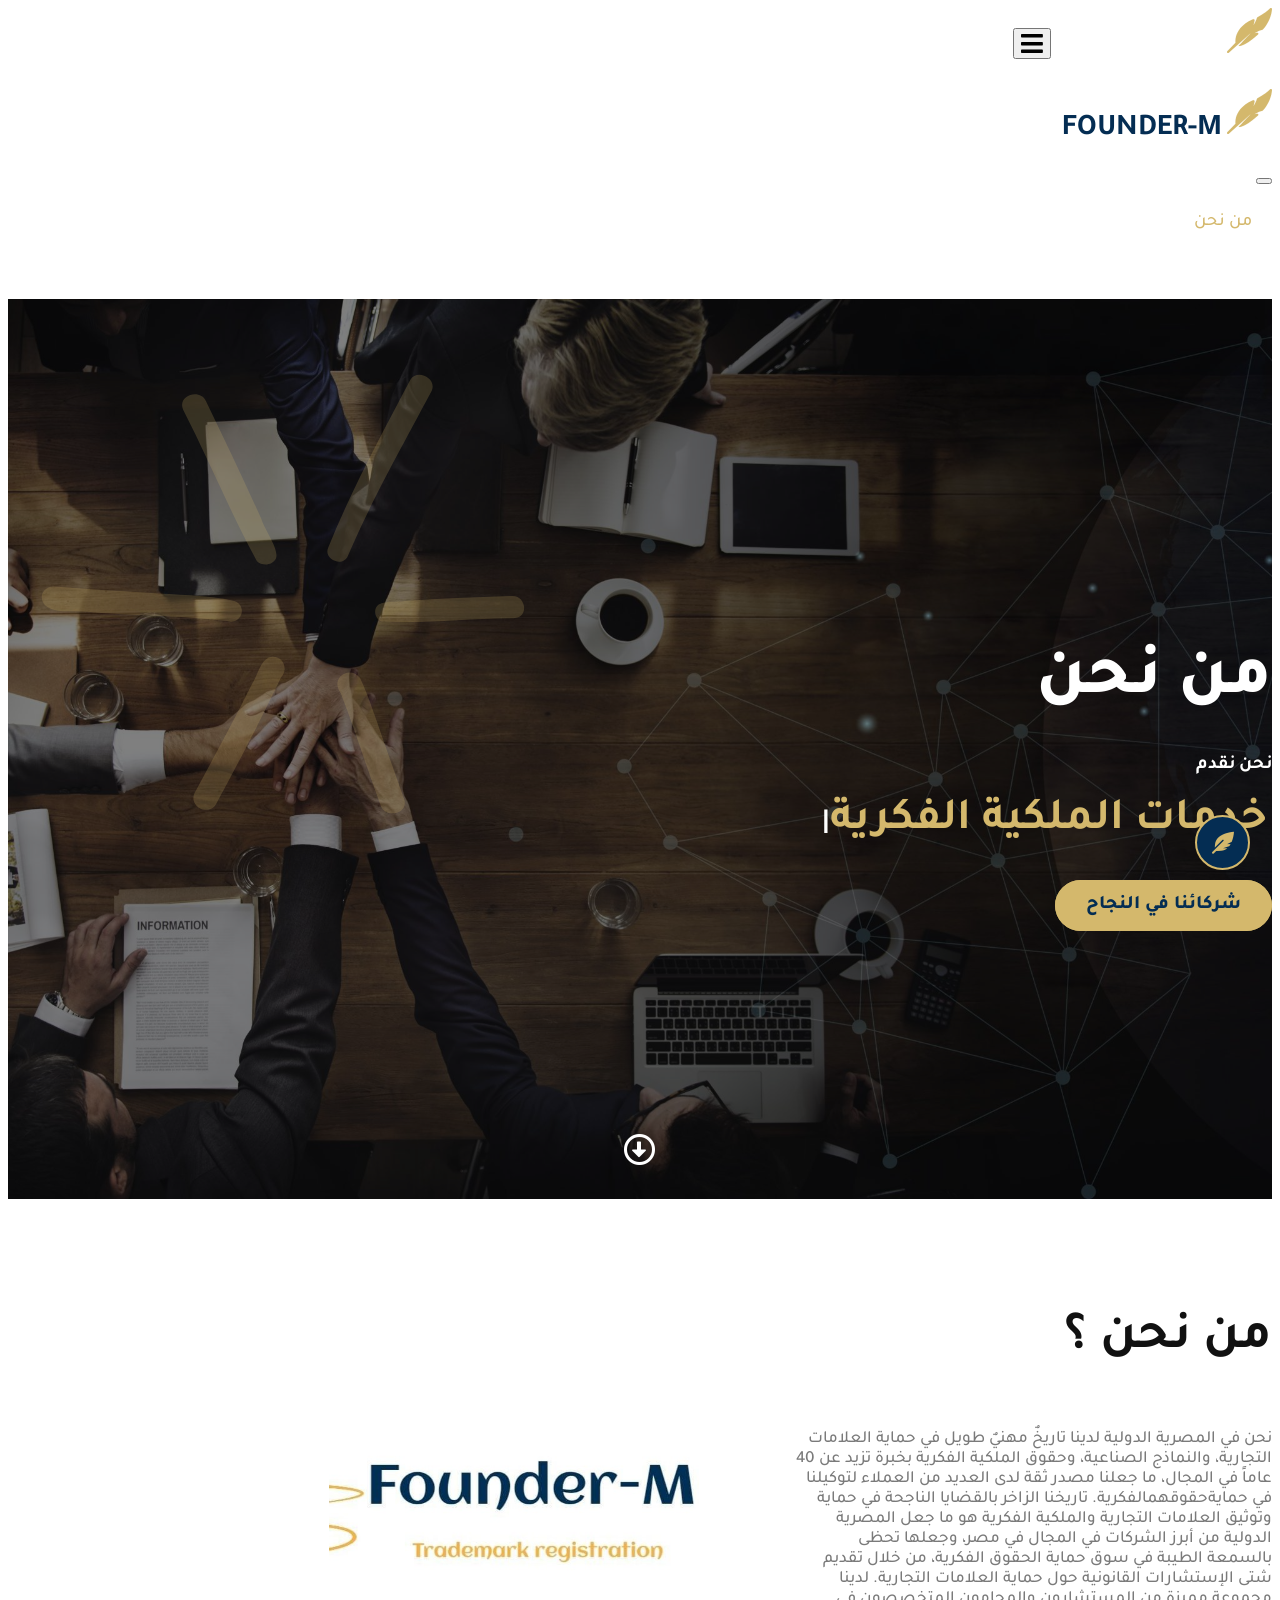
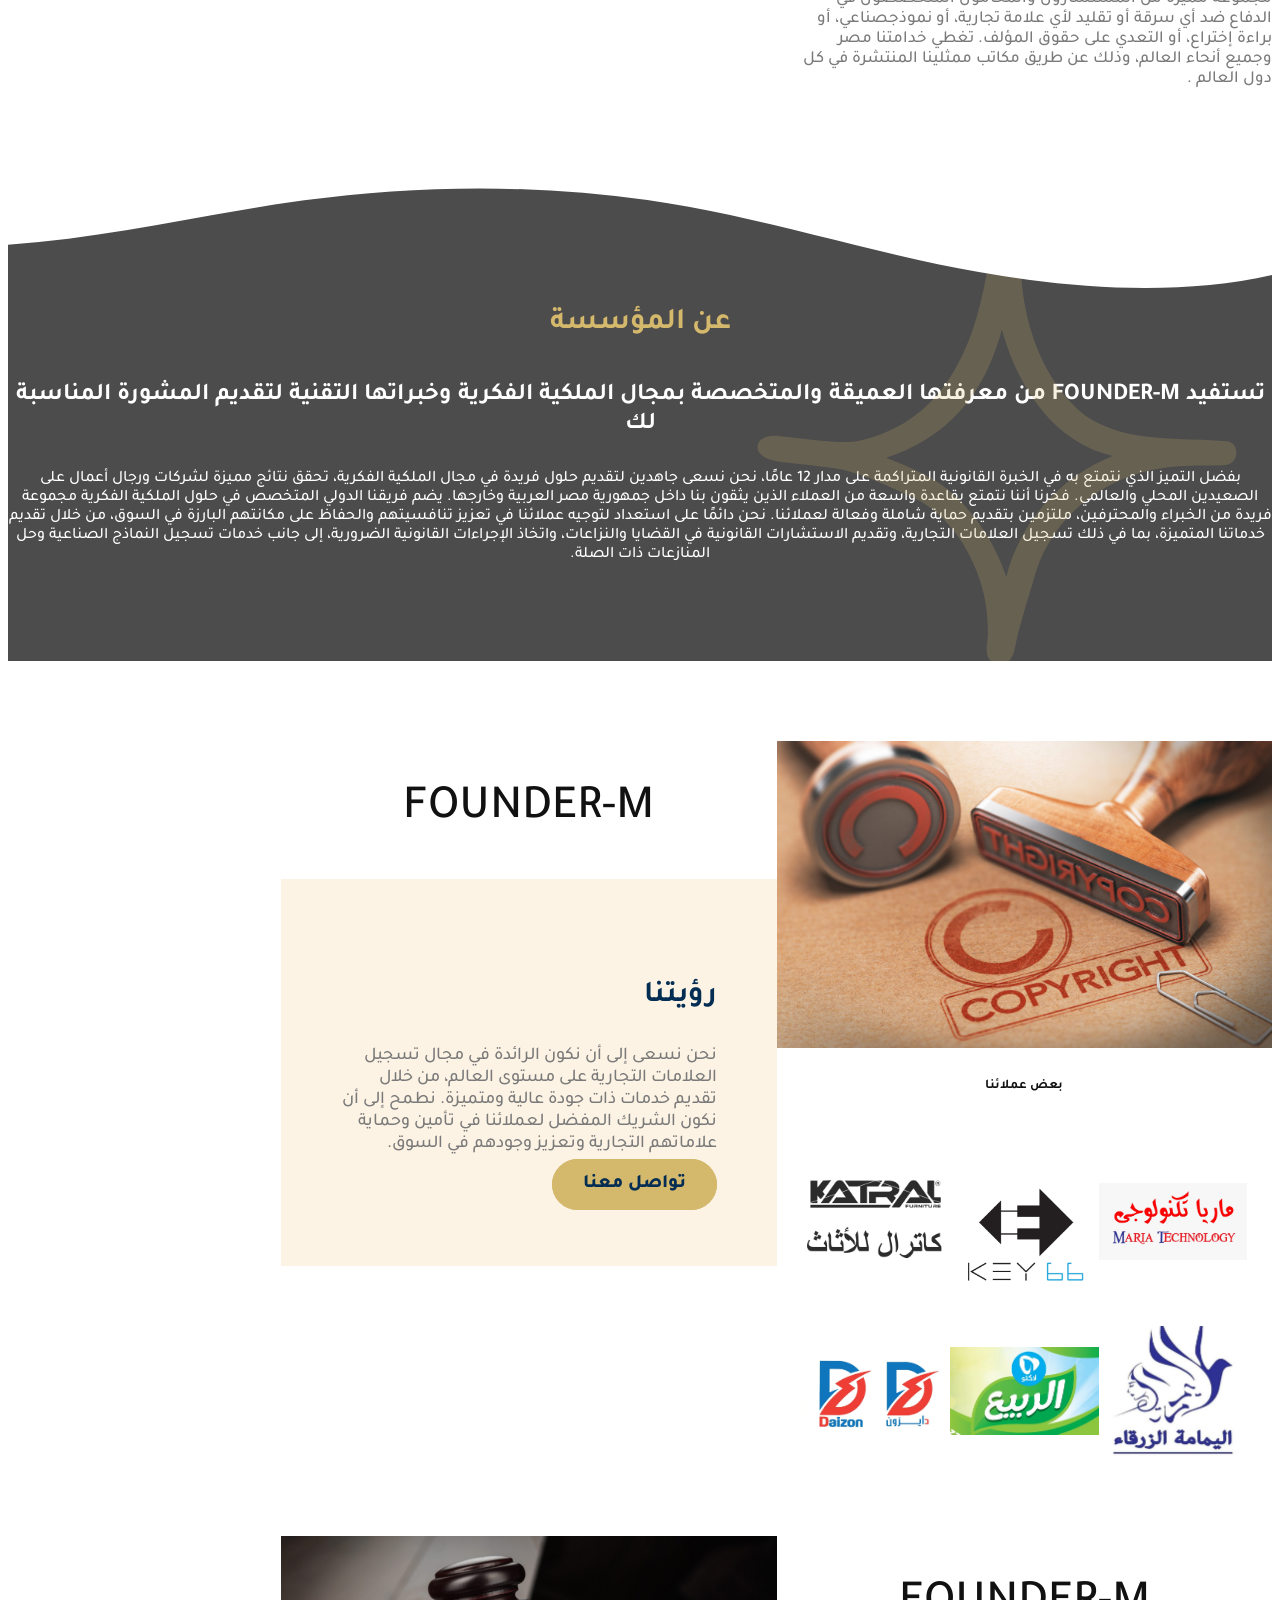
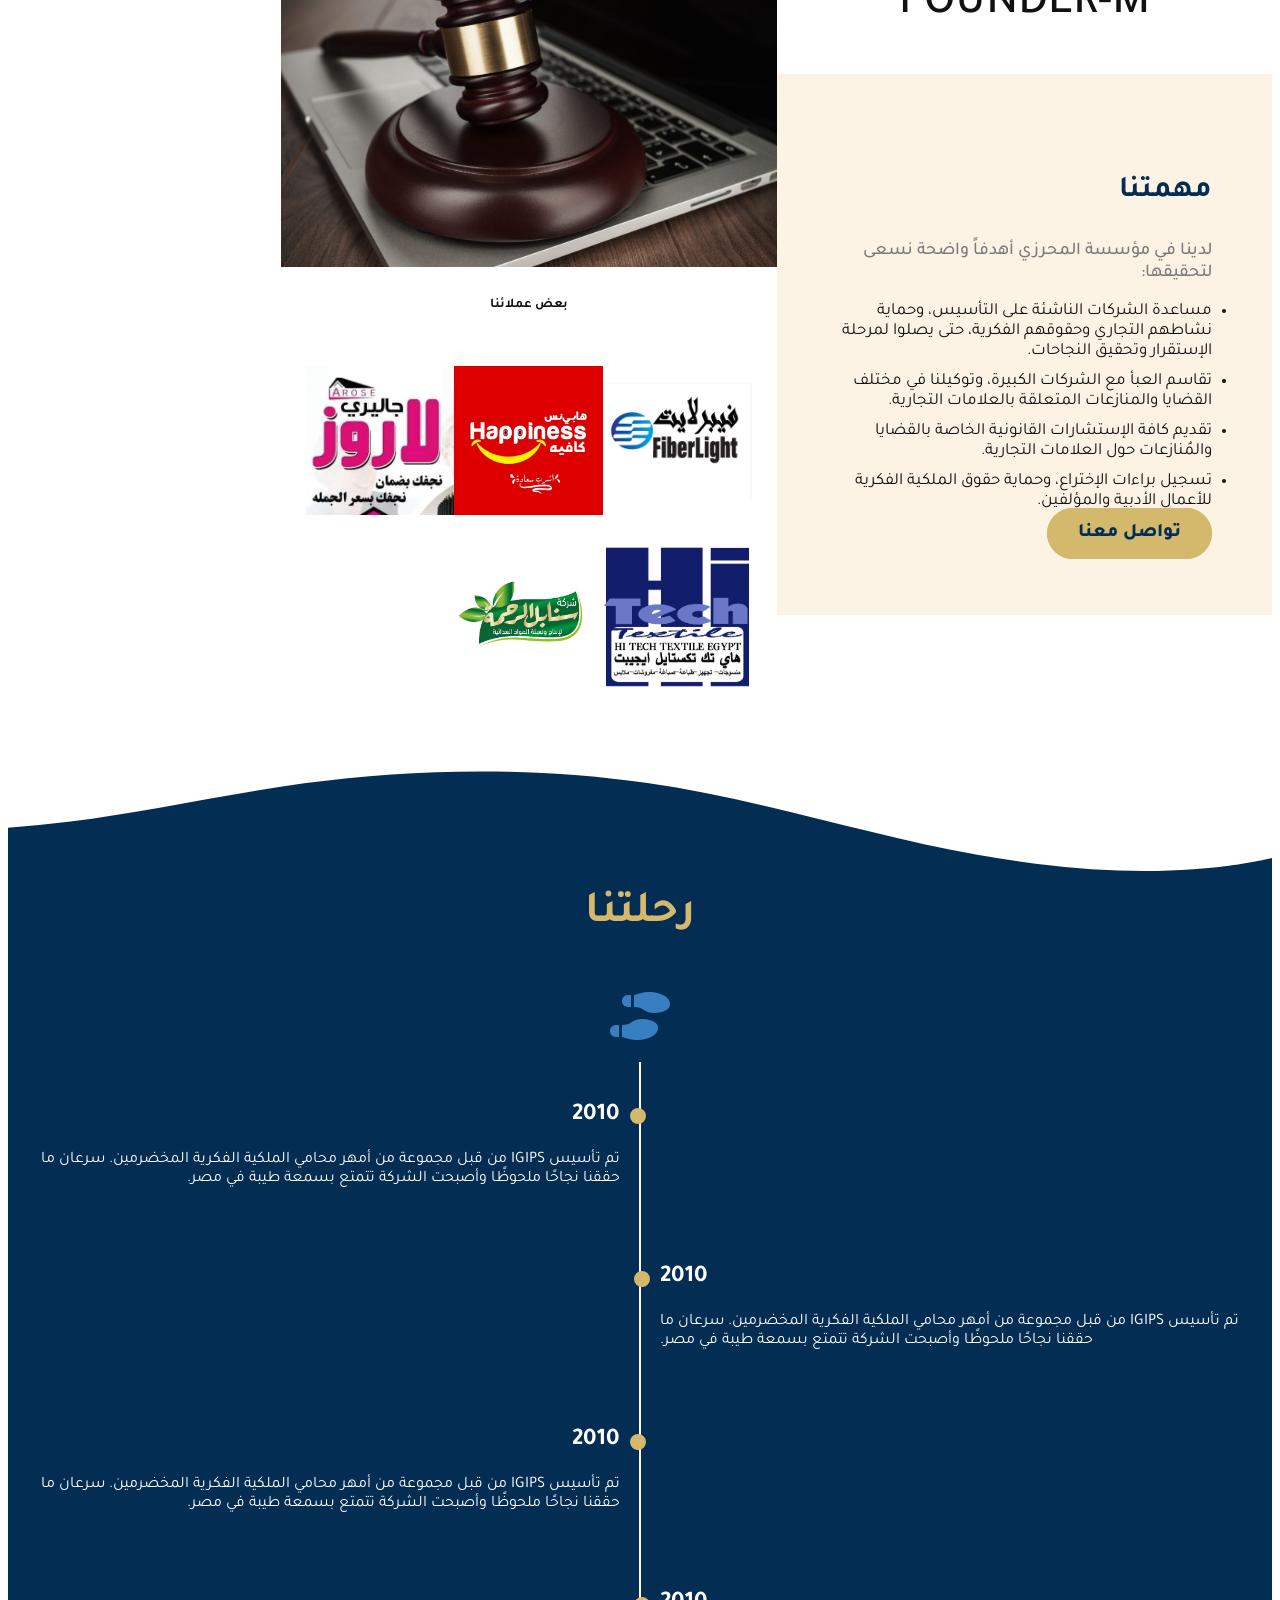
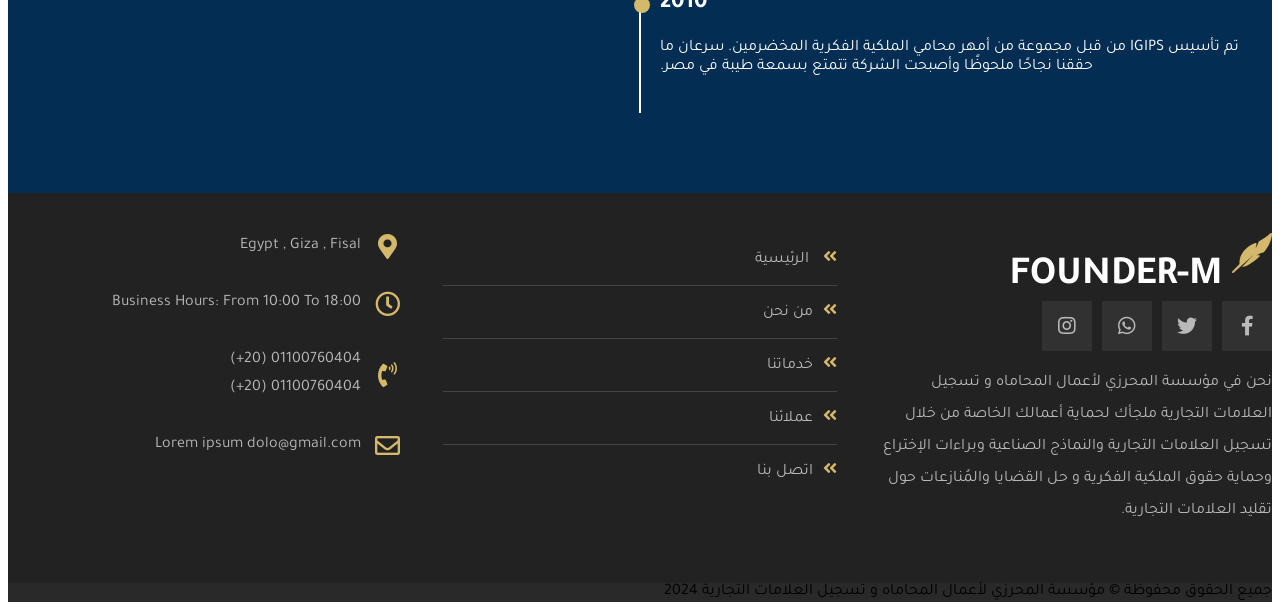
==== commit cacb3266: "Add files via upload" ====
--- a/about-us.html
+++ b/about-us.html
@@ -66,9 +66,6 @@
             <li class="nav-item">
               <a class="nav-link " href="./contact.html">اتصل بنا</a>
             </li>
-            <li class="nav-item">
-              <a class="nav-link" href="./en/index.html">EN</a>
-            </li>
           </ul>
         </div>
       </div>
@@ -81,7 +78,7 @@
     <img src="/imgs/spark-2.svg" alt="">
     <div class="overlay"></div>
     <div class="container">
-      <div  data-aos="fade-up" data-aos-duration="600" class="text">
+      <div data-aos="fade-up" data-aos-duration="600" class="text">
         <h2>من نحن</h2>
         <h3>نحن نقدم</h3>
         <div class="span-div">
@@ -152,12 +149,12 @@
         <img src="./imgs/copyright-symbol-2021-08-26-16-59-49-utc-scaled.jpeg" alt="">
         <h5>بعض عملائنا</h5>
         <div class="partner-logo">
-          <img data-aos="fade-up" data-aos-duration="300" src="./imgs/sea-shell-550x550.png" alt="logo">
-          <img data-aos="fade-up" data-aos-duration="400" src="./imgs/sea-shell-550x550.png" alt="logo">
-          <img data-aos="fade-up" data-aos-duration="500" src="./imgs/sea-shell-550x550.png" alt="logo">
-          <img data-aos="fade-up" data-aos-duration="600" src="./imgs/sea-shell-550x550.png" alt="logo">
-          <img data-aos="fade-up" data-aos-duration="700" src="./imgs/sea-shell-550x550.png" alt="logo">
-          <img data-aos="fade-up" data-aos-duration="800" src="./imgs/sea-shell-550x550.png" alt="logo">
+          <img data-aos="fade-up" data-aos-duration="900" src="./imgs/logo/1.jpg" alt="">
+          <img data-aos="fade-up" data-aos-duration="800" src="./imgs/logo/3.jpg" alt="">
+          <img data-aos="fade-up" data-aos-duration="700" src="./imgs/logo/10.jpg" alt="">
+          <img data-aos="fade-up" data-aos-duration="600" src="./imgs/logo/18.jpg" alt="">
+          <img data-aos="fade-up" data-aos-duration="500" src="./imgs/logo/30.jpg" alt="">
+          <img data-aos="fade-up" data-aos-duration="400" src="./imgs/logo/44.jpg" alt="">
         </div>
       </div>
       <div data-aos="fade-left" class="text">
@@ -194,12 +191,12 @@
         <img src="./imgs/judge-gavel-on-laptop-concept-2021-08-26-16-18-22-utc-scaled.jpeg" alt="">
         <h5>بعض عملائنا</h5>
         <div class="partner-logo">
-          <img data-aos="fade-up" data-aos-duration="300" src="./imgs/sea-shell-550x550.png" alt="logo">
-          <img data-aos="fade-up" data-aos-duration="400" src="./imgs/sea-shell-550x550.png" alt="logo">
-          <img data-aos="fade-up" data-aos-duration="500" src="./imgs/sea-shell-550x550.png" alt="logo">
-          <img data-aos="fade-up" data-aos-duration="600" src="./imgs/sea-shell-550x550.png" alt="logo">
-          <img data-aos="fade-up" data-aos-duration="700" src="./imgs/sea-shell-550x550.png" alt="logo">
-          <img data-aos="fade-up" data-aos-duration="800" src="./imgs/sea-shell-550x550.png" alt="logo">
+          <img data-aos="fade-up" data-aos-duration="900" src="./imgs/logo/52.jpg" alt="">
+          <img data-aos="fade-up" data-aos-duration="800" src="./imgs/logo/17.jpg" alt="">
+          <img data-aos="fade-up" data-aos-duration="700" src="./imgs/logo/4.jpg" alt="">
+          <img data-aos="fade-up" data-aos-duration="600" src="./imgs/logo/5.jpg" alt="">
+          <img data-aos="fade-up" data-aos-duration="500" src="./imgs/logo/6.jpg" alt="">
+          <img data-aos="fade-up" data-aos-duration="400" src="./imgs/logo/7.jpg" alt="">
         </div>
       </div>
     </div>
--- a/css/master.css
+++ b/css/master.css
@@ -10,6 +10,7 @@
   --second-color: #d4b86c;
   --primary-color: #387fc2;
   --main-transition: 0.3s;
+  --section-background: #eeeeee;
   --main-padding: 80px;
 }
 
@@ -817,7 +818,7 @@
   -moz-transition: var(--main-transition);
   -ms-transition: var(--main-transition);
   -o-transition: var(--main-transition);
-  
+
 }
 
 .title-section .overlay-image {
@@ -1020,9 +1021,10 @@
 }
 
 .logo_items img {
-  width: 100px !important;
+  width: 150px !important;
   z-index: 1;
 }
+
 
 .logo_items .owl-item {
   display: flex;
@@ -1042,6 +1044,7 @@
   padding-top: var(--main-padding);
   padding-bottom: var(--main-padding);
   overflow: hidden;
+
 }
 
 .word-section .container {
@@ -1332,91 +1335,6 @@
 }
 
 /* End Footer */
-
-/* start contact */
-.contact {
-  padding-top: var(--main-padding);
-  padding-bottom: var(--main-padding);
-  background-color: var(--section-background);
-  display: flex;
-  align-items: center;
-  justify-content: center;
-  flex-direction: column;
-  text-align: center;
-}
-
-.contact h1 {
-  margin-bottom: 20px;
-  font-size: 55px;
-}
-
-.contact-form {
-  padding: 30px 40px;
-  background-color: #ffffff;
-  border-radius: 12px;
-  max-width: 600px;
-}
-
-.contact-form textarea {
-  resize: none;
-}
-
-.contact-form .form-input,
-.form-text-area {
-  background-color: #f0f4f5;
-  height: 50px;
-  padding-left: 16px;
-}
-
-.contact-form .form-text-area {
-  background-color: #f0f4f5;
-  height: auto;
-  padding-left: 16px;
-}
-
-.contact-form .form-control:focus {
-  border-color: var(--main-color);
-  box-shadow: inset 0 1px 1px rgba(0, 0, 0, 0.07), 0 0 8px var(--main-color);
-}
-
-.contact-form .title {
-  text-align: center;
-  font-size: 24px;
-  font-weight: 500;
-}
-
-.contact-form .description {
-  color: #999999;
-  font-size: 18px;
-  text-align: center;
-}
-
-.contact-form .submit-button-wrapper {
-  text-align: center;
-}
-
-.contact-form .submit-button-wrapper input {
-  border: none;
-  border-radius: 40px;
-  background-color: rgb(255, 126, 79);
-  color: white;
-  text-transform: uppercase;
-  padding: 10px 60px;
-  font-weight: 500;
-  letter-spacing: 2px;
-  -webkit-border-radius: 40px;
-  -moz-border-radius: 40px;
-  -ms-border-radius: 40px;
-  -o-border-radius: 40px;
-}
-
-.contact-form .submit-button-wrapper input:hover {
-  background-color: var(--main-color);
-}
-
-/* end contact */
-
-
 
 /********************************* abou us page *********************************************************/
 
@@ -2074,28 +1992,192 @@
 }
 
 .our-partner-section .container .logos {
+  text-align: center;
+  padding: 0 15px;
   display: flex;
   flex-wrap: wrap;
   align-items: center;
+  justify-content: center;
+  gap: 20px 40px;
   width: 100%;
 }
 
 .our-partner-section .container .logos img {
-  max-width: calc(100% / 5 - 80px);
-  margin: 40px;
+  max-width: calc(100% / 4 - 40px);
   box-sizing: border-box;
+
 }
 
 @media screen and (max-width: 991px) {
   .our-partner-section .container .logos img {
-    max-width: calc(100% / 4 - 80px);
+    max-width: calc(100% / 4 - 40px);
   }
 }
 
 @media screen and (max-width: 768px) {
   .our-partner-section .container .logos img {
-    max-width: calc(100% / 2 - 80px);
-  }
-}
-
-/* end our partner page */+    max-width: calc(100% / 2 - 40px);
+  }
+}
+
+/* end our partner page */
+
+/************************************ start contact page ********************************************* */
+/* start contact */
+
+.contact {
+  padding-top: var(--main-padding);
+  padding-bottom: var(--main-padding);
+}
+
+.contact .container {
+  max-width: 700px;
+  padding: 15px;
+  text-align: center;
+}
+
+.contact h1 {
+  margin-bottom: 20px;
+  font-size: 55px;
+}
+
+.contact-form {
+  border-radius: 12px;
+  width: 100%;
+}
+
+.contact-form textarea {
+  resize: none;
+}
+
+.contact-form .form-input,
+.form-text-area {
+  font-size: 20px;
+  background-color: #f0f4f5;
+  height: 50px;
+  padding-left: 16px;
+}
+
+.contact-form .form-text-area {
+  height: auto;
+  padding-left: 16px;
+}
+
+.contact-form .form-control:focus {
+  border-color: var(--main-color);
+  box-shadow: inset 0 1px 1px rgba(0, 0, 0, 0.07), 0 0 8px var(--main-color);
+}
+
+.contact-form .title {
+  text-align: center;
+  font-size: 25px;
+  font-weight: 500;
+}
+
+.contact-form .description {
+  color: #6d6d6d;
+  font-size: 20px;
+  text-align: center;
+}
+
+.contact-form .phone {
+  margin-top: 30px;
+  font-size: 30px;
+  font-weight: 600;
+}
+
+.contact-form .phone a {
+  color: black;
+}
+
+@media only screen and (max-width: 767px) {
+  .contact-form .phone {
+    font-size: 26px;
+  }
+
+  .contact h1 {
+    font-size: 45px;
+  }
+
+}
+
+.toast {
+  font-size: 18px;
+  color: white;
+  position: fixed;
+  bottom: 100px;
+  right: 10px;
+}
+
+/* end contact */
+
+/* start map */
+.map-section {
+  padding-top: var(--main-padding);
+  padding-bottom: var(--main-padding);
+  background-image: linear-gradient(rgba(0, 0, 0, 0.8), rgba(0, 0, 0, 0.8)), url(../imgs/132283.jpg);
+  background-attachment: fixed;
+  background-position: center;
+  background-size: cover;
+  color: white;
+}
+
+.map-section .container {
+  display: flex;
+  align-items: center;
+  justify-content: center;
+}
+
+.map-section .container .text {
+  flex-basis: 50%;
+  padding: 0 20px;
+}
+
+
+.map-section .container .text h1 {
+  color: var(--second-color);
+  font-size: 52px;
+  font-weight: 700;
+  margin-bottom: 40px;
+}
+
+.map-section .container .text h3 {
+  font-size: 30px;
+  margin-bottom: 15px;
+  margin-top: 35px;
+}
+
+.map-section .container .text p a {
+  color: #d3d3d3;
+  font-size: 20px;
+  font-weight: 500;
+}
+
+.map-section .container .map {
+  flex-basis: 50%;
+}
+
+.map-section .container .map iframe {
+  width: 100%;
+  height: 500px;
+}
+
+@media only screen and (max-width: 991px) {
+  .map-section .container {
+    flex-direction: column;
+  }
+
+  .map-section .container .text {
+    flex-basis: 100%;
+    text-align: center;
+  }
+
+  .map-section .container .map {
+    width: 100%;
+    margin-top: 30px;
+  }
+
+
+}
+
+/* end map  */
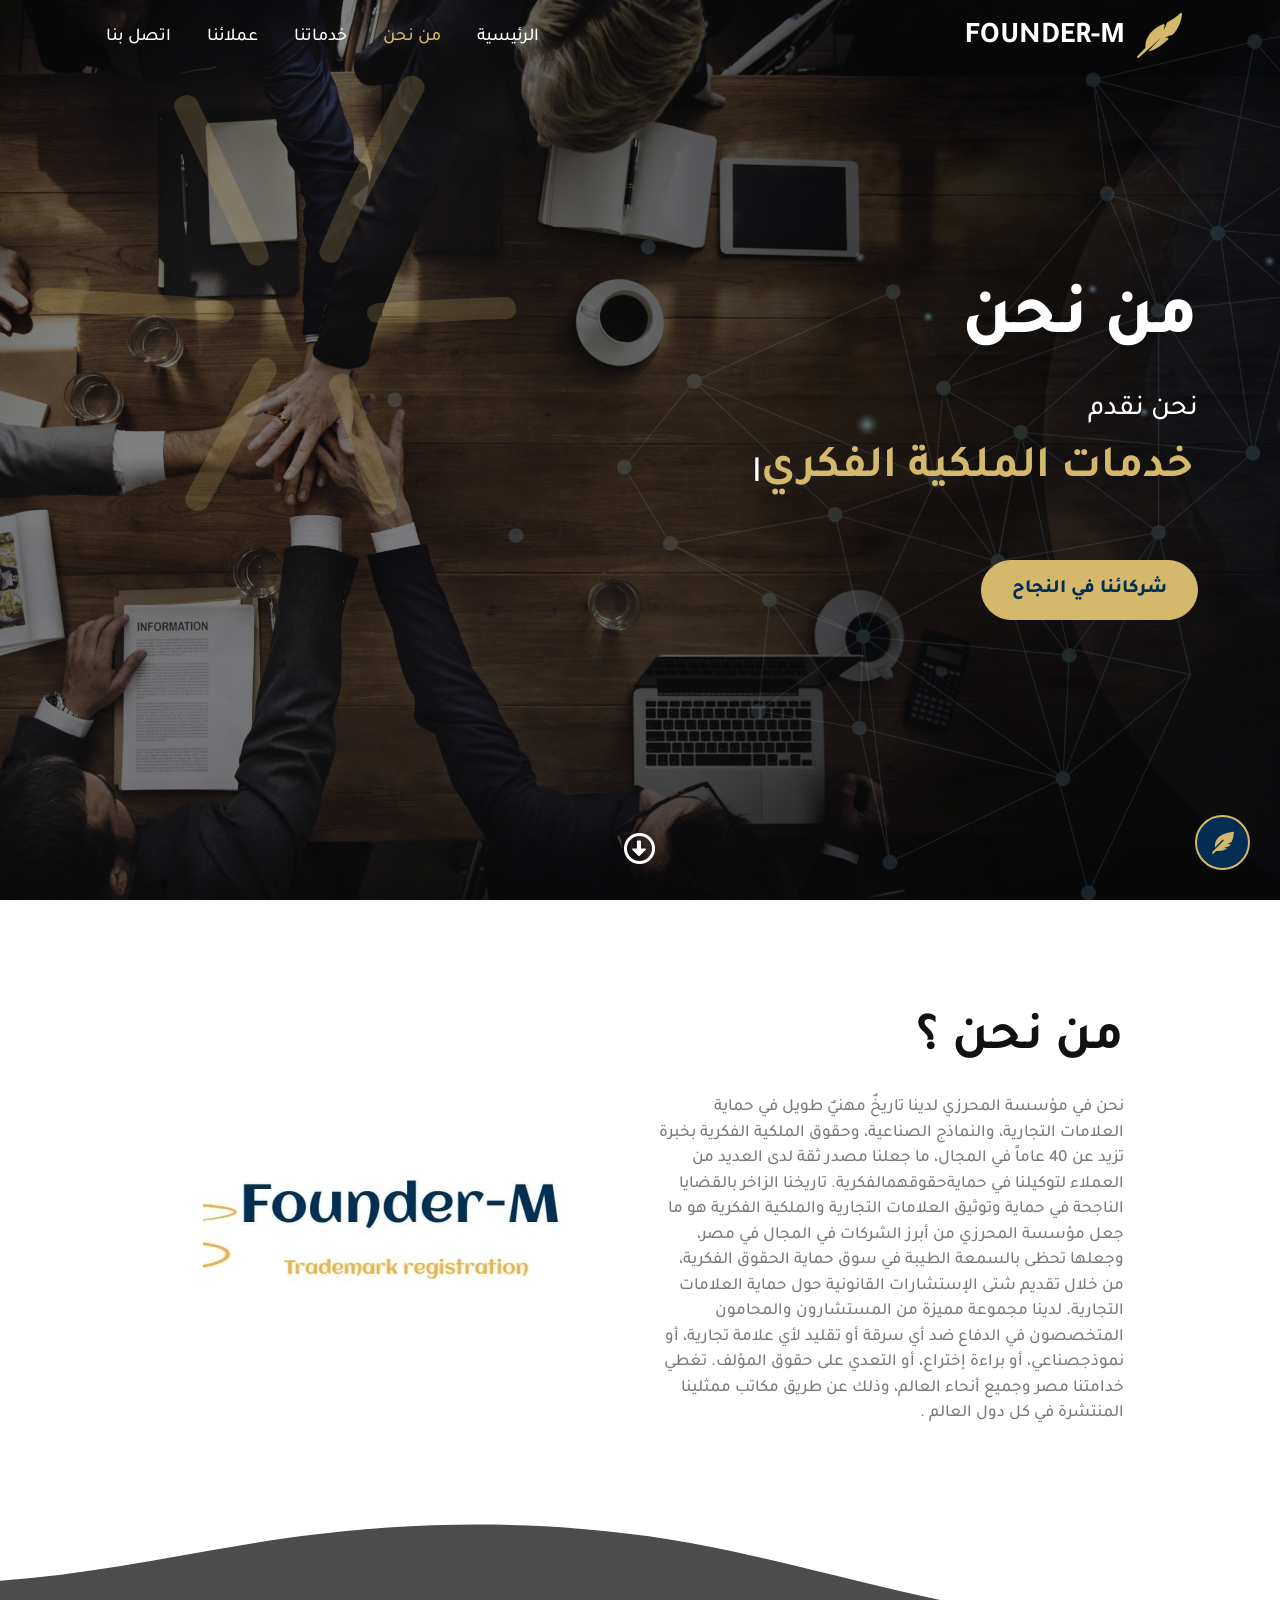
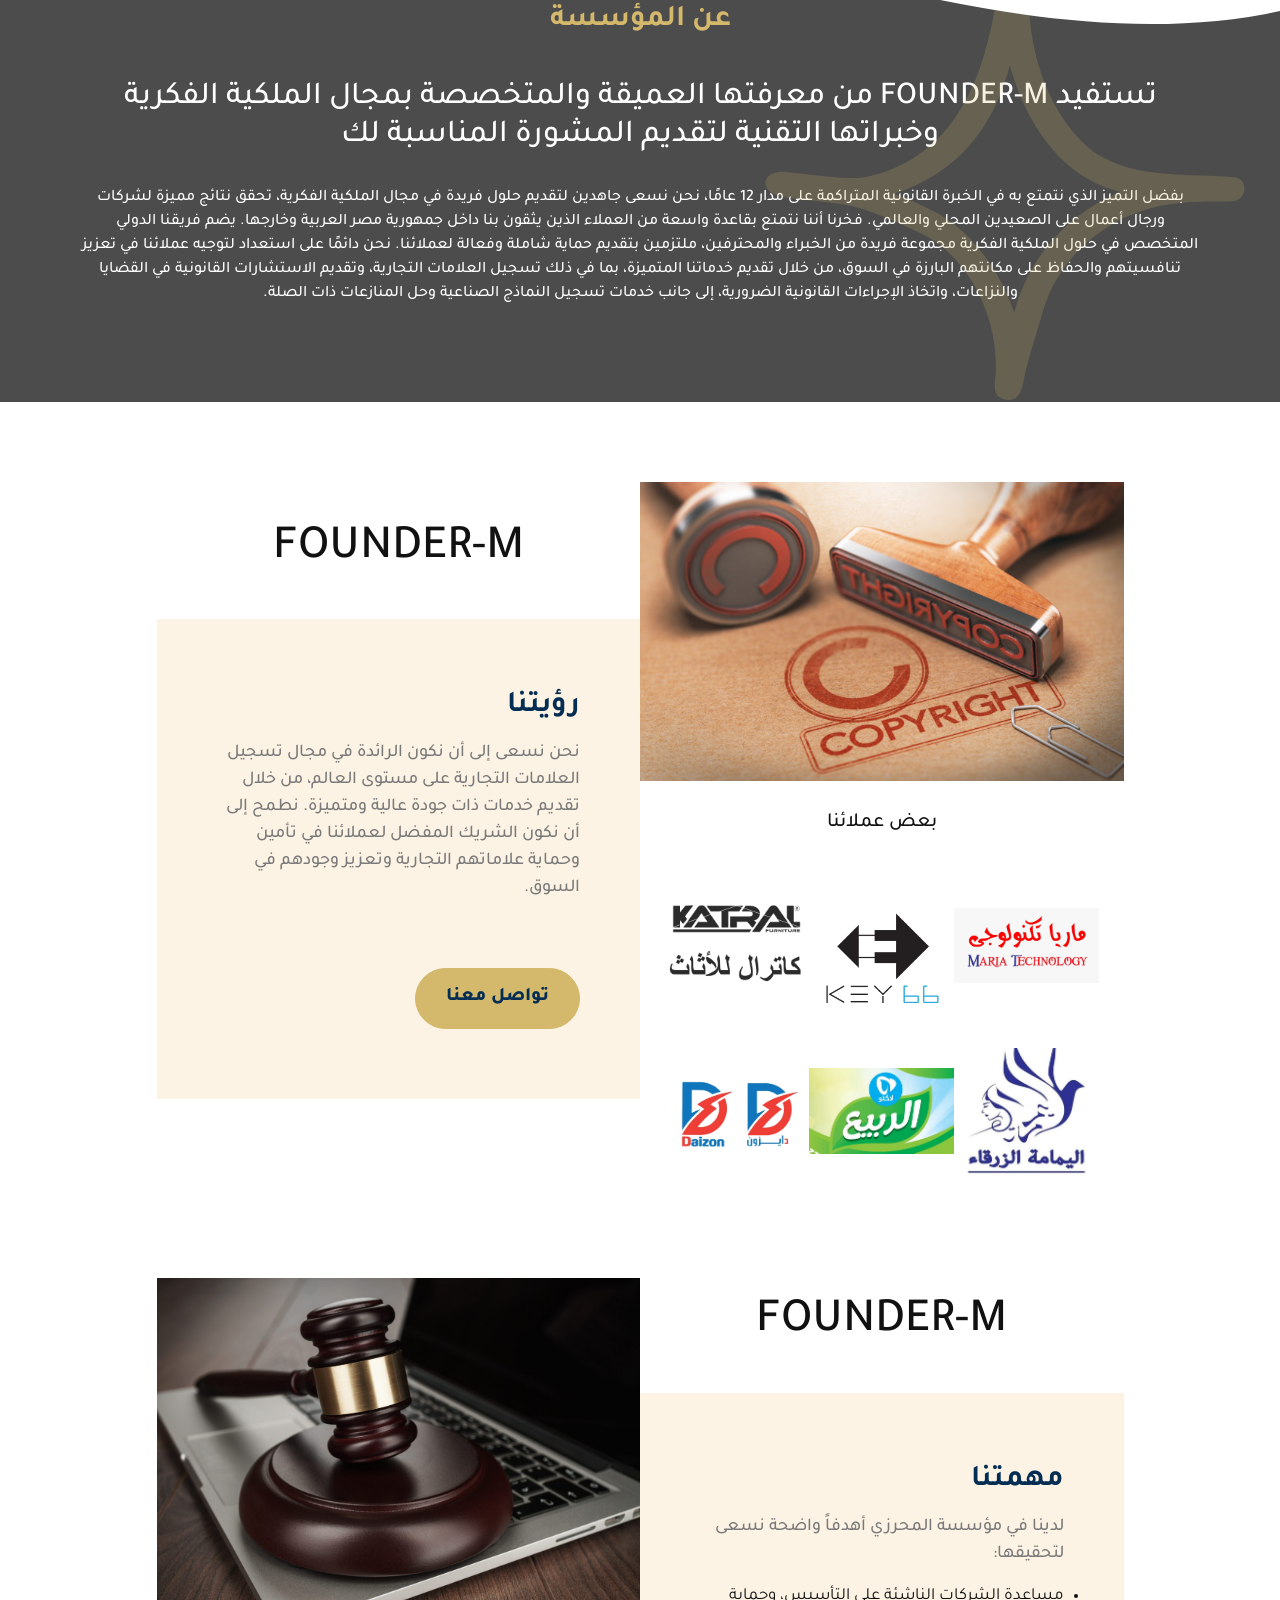
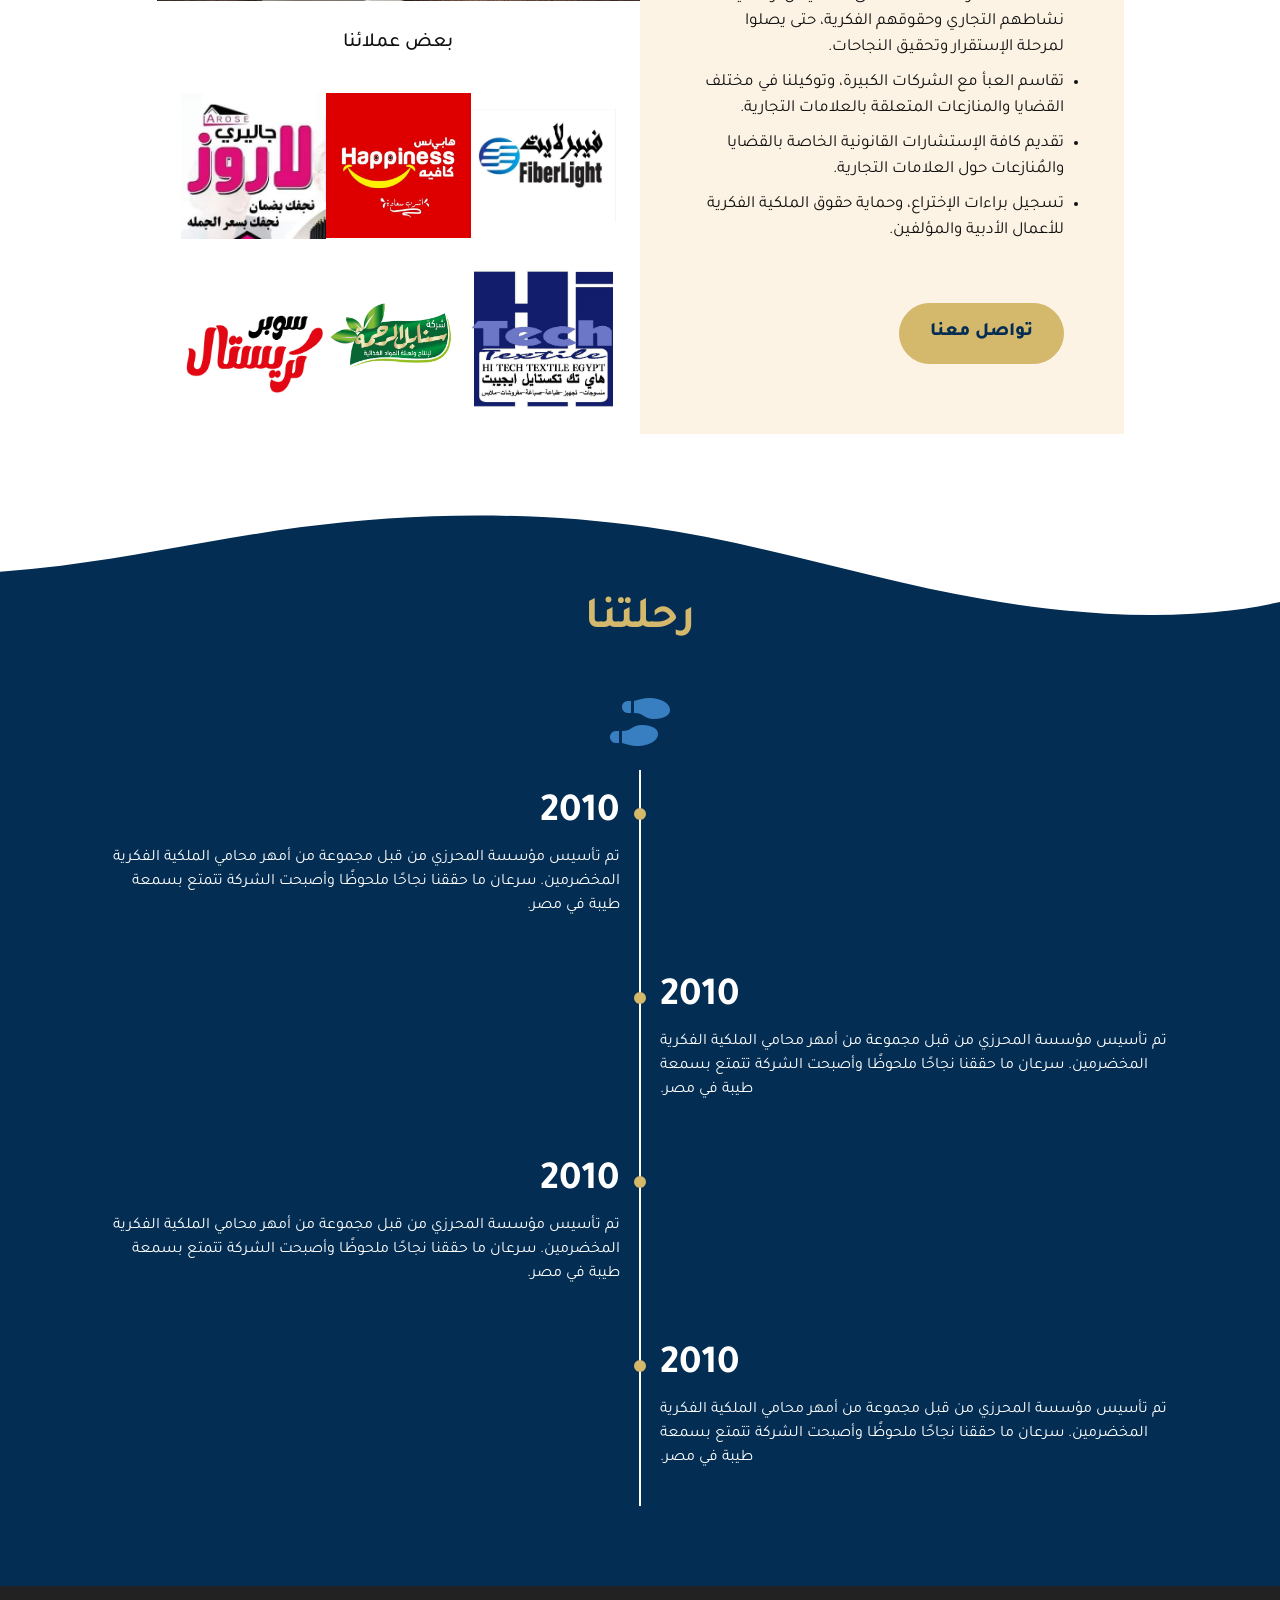
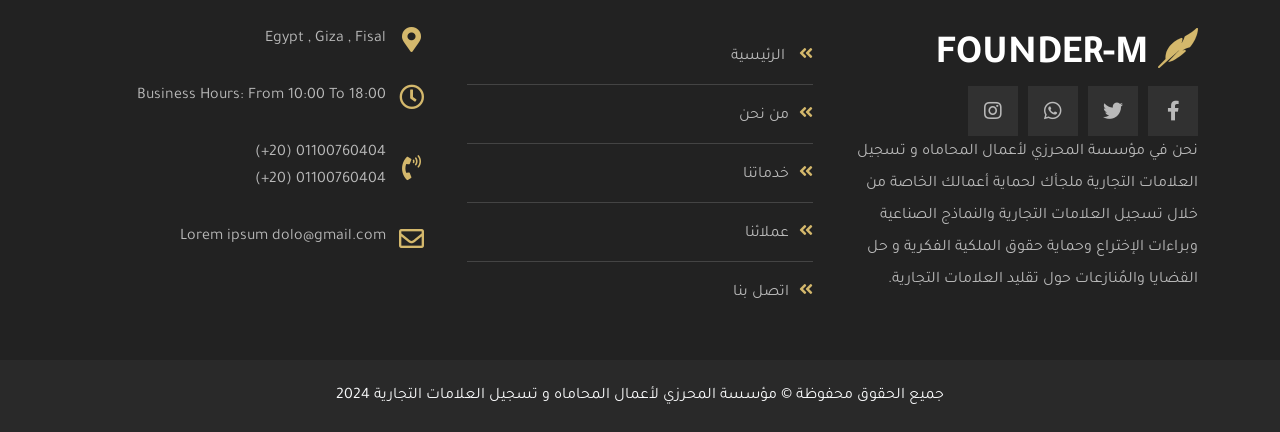
==== commit 70735f8a: "Add files via upload" ====
--- a/about-us.html
+++ b/about-us.html
@@ -10,8 +10,8 @@
   <link rel="stylesheet" href="./css/all.min.css" />
   <link rel="stylesheet" href="./css/owl.theme.default.min.css">
   <link rel="stylesheet" href="./css/owl.carousel.min.css">
-  <link rel="stylesheet" href="./css/mdb.min.css" />
-  <link rel="stylesheet" href="/css/mdb.rtl.min.css">
+  <link rel="stylesheet" href="./css/bootstrap.min.css" />
+  <link rel="stylesheet" href="./css/bootstrap.rtl.min.css" />
   <link rel="stylesheet" href="./css/master.css" />
   <link rel="icon" type="image/png" href="./imgs/feather.svg">
   <!-- Google Fonts -->
@@ -100,10 +100,10 @@
       <div class="text">
         <h2 data-aos="fade-left">من نحن ؟</h2>
         <p data-aos="fade-up" data-aos-duration="800">
-          نحن في المصرية الدولية لدينا تاريخٌ مهنيٌ طويل في حماية العلامات التجارية، والنماذج الصناعية، وحقوق الملكية
+          نحن في مؤسسة المحرزي لدينا تاريخٌ مهنيٌ طويل في حماية العلامات التجارية، والنماذج الصناعية، وحقوق الملكية
           الفكرية بخبرة تزيد عن 40 عاماً في المجال، ما جعلنا مصدر ثقة لدى العديد من العملاء لتوكيلنا في
           حمايةحقوقهمالفكرية.
-          تاريخنا الزاخر بالقضايا الناجحة في حماية وتوثيق العلامات التجارية والملكية الفكرية هو ما جعل المصرية الدولية
+          تاريخنا الزاخر بالقضايا الناجحة في حماية وتوثيق العلامات التجارية والملكية الفكرية هو ما جعل مؤسسة المحرزي
           من أبرز الشركات في المجال في مصر، وجعلها تحظى بالسمعة الطيبة في سوق حماية الحقوق الفكرية، من خلال تقديم
           شتى الإستشارات القانونية حول حماية العلامات التجارية.
           لدينا مجموعة مميزة من المستشارون والمحامون المتخصصون في الدفاع ضد أي سرقة أو تقليد لأي علامة تجارية، أو
@@ -220,28 +220,28 @@
       <div class="box box1">
         <div data-aos="fade-right" class="slide1">
           <h1>2010</h1>
-          <p>تم تأسيس IGIPS من قبل مجموعة من أمهر محامي الملكية الفكرية المخضرمين. سرعان ما حققنا نجاحًا ملحوظًا وأصبحت
+          <p>تم تأسيس مؤسسة المحرزي من قبل مجموعة من أمهر محامي الملكية الفكرية المخضرمين. سرعان ما حققنا نجاحًا ملحوظًا وأصبحت
             الشركة تتمتع بسمعة طيبة في مصر.</p>
         </div>
       </div>
       <div class="box box2">
         <div data-aos="fade-left" class="slide2">
           <h1>2010</h1>
-          <p>تم تأسيس IGIPS من قبل مجموعة من أمهر محامي الملكية الفكرية المخضرمين. سرعان ما حققنا نجاحًا ملحوظًا وأصبحت
+          <p>تم تأسيس مؤسسة المحرزي من قبل مجموعة من أمهر محامي الملكية الفكرية المخضرمين. سرعان ما حققنا نجاحًا ملحوظًا وأصبحت
             الشركة تتمتع بسمعة طيبة في مصر.</p>
         </div>
       </div>
       <div class="box box3">
         <div data-aos="fade-right" class="slide3">
           <h1>2010</h1>
-          <p>تم تأسيس IGIPS من قبل مجموعة من أمهر محامي الملكية الفكرية المخضرمين. سرعان ما حققنا نجاحًا ملحوظًا وأصبحت
+          <p>تم تأسيس مؤسسة المحرزي من قبل مجموعة من أمهر محامي الملكية الفكرية المخضرمين. سرعان ما حققنا نجاحًا ملحوظًا وأصبحت
             الشركة تتمتع بسمعة طيبة في مصر.</p>
         </div>
       </div>
       <div class="box 4">
         <div data-aos="fade-left" class="slide4">
           <h1>2010</h1>
-          <p>تم تأسيس IGIPS من قبل مجموعة من أمهر محامي الملكية الفكرية المخضرمين. سرعان ما حققنا نجاحًا ملحوظًا وأصبحت
+          <p>تم تأسيس مؤسسة المحرزي من قبل مجموعة من أمهر محامي الملكية الفكرية المخضرمين. سرعان ما حققنا نجاحًا ملحوظًا وأصبحت
             الشركة تتمتع بسمعة طيبة في مصر.</p>
         </div>
       </div>
@@ -332,13 +332,11 @@
 
 
 
-  <script src="js/bootstrap.bundle.min.js"></script>
-  <script src="js/bootstrap.bundle.min.js.map"></script>
-  <script type="text/javascript" src="/js/mdb.umd.min.js"></script>
+  <script src="./js/jquery-3.7.1.js"></script>
   <script src="js/aos.js"></script>
-  <script src="./js/jquery-3.7.1.js"></script>
   <script src="js/owl.carousel.min.js"></script>
   <script src="./js/typed.umd.js"></script>
+  <script src="js/bootstrap.bundle.min.js"></script>
   <script src="./js/main.js"></script>
   <script>
     var typed2 = new Typed('#span3', {
--- a/css/master.css
+++ b/css/master.css
@@ -1,8 +1,7 @@
 /* Start Global Rules */
 * {
   -webkit-box-sizing: border-box;
-  -moz-box-sizing: border-box;
-  box-sizing: border-box;
+          box-sizing: border-box;
 }
 
 :root {
@@ -46,15 +45,9 @@
   color: var(--main-color);
   border: 1px solid var(--second-color);
   border-radius: 40px;
-  -webkit-border-radius: 40px;
-  -moz-border-radius: 40px;
-  -ms-border-radius: 40px;
-  -o-border-radius: 40px;
+  -webkit-transition: var(--main-transition);
+  -o-transition: var(--main-transition);
   transition: var(--main-transition);
-  -webkit-transition: var(--main-transition);
-  -moz-transition: var(--main-transition);
-  -ms-transition: var(--main-transition);
-  -o-transition: var(--main-transition);
 }
 
 .main-btn:hover {
@@ -108,7 +101,9 @@
   width: 100%;
   overflow: hidden;
   line-height: 0;
-  transform: rotate(180deg);
+  -webkit-transform: rotate(180deg);
+      -ms-transform: rotate(180deg);
+          transform: rotate(180deg);
 }
 
 .custom-shape-divider-bottom-1711617739 svg {
@@ -125,38 +120,62 @@
 /* end components */
 
 /* Start Animation */
-@keyframes swing {
+@-webkit-keyframes swing {
 
   0%,
   100% {
-    transform: rotate(0deg);
     -webkit-transform: rotate(0deg);
-    -moz-transform: rotate(0deg);
-    -ms-transform: rotate(0deg);
-    -o-transform: rotate(0deg);
+            transform: rotate(0deg);
   }
 
   50% {
-    transform: rotate(25deg);
     -webkit-transform: rotate(25deg);
-    -moz-transform: rotate(25deg);
-    -ms-transform: rotate(25deg);
-    -o-transform: rotate(25deg);
-  }
-
+            transform: rotate(25deg);
+
+  }
+
+}
+@keyframes swing {
+
+  0%,
+  100% {
+    -webkit-transform: rotate(0deg);
+            transform: rotate(0deg);
+  }
+
+  50% {
+    -webkit-transform: rotate(25deg);
+            transform: rotate(25deg);
+
+  }
+
+}
+
+@-webkit-keyframes floatAnimation {
+  0% {
+    -webkit-transform: translateY(0);
+            transform: translateY(0);
+  }
+
+  100% {
+    -webkit-transform: translateY(-10px);
+            transform: translateY(-10px);
+  }
 }
 
 @keyframes floatAnimation {
   0% {
-    transform: translateY(0);
+    -webkit-transform: translateY(0);
+            transform: translateY(0);
   }
 
   100% {
-    transform: translateY(-10px);
-  }
-}
-
-@keyframes up-and-down {
+    -webkit-transform: translateY(-10px);
+            transform: translateY(-10px);
+  }
+}
+
+@-webkit-keyframes up-and-down {
 
   0%,
   100% {
@@ -168,7 +187,19 @@
   }
 }
 
-@keyframes bouncing {
+@keyframes up-and-down {
+
+  0%,
+  100% {
+    top: 0;
+  }
+
+  50% {
+    top: -50px;
+  }
+}
+
+@-webkit-keyframes bouncing {
 
   0%,
   10%,
@@ -176,28 +207,71 @@
   50%,
   80%,
   100% {
-    transform: translateY(0);
+    -webkit-transform: translateY(0);
+            transform: translateY(0);
   }
 
   40%,
   60% {
-    transform: translateY(-15px);
+    -webkit-transform: translateY(-15px);
+            transform: translateY(-15px);
+  }
+}
+
+@keyframes bouncing {
+
+  0%,
+  10%,
+  20%,
+  50%,
+  80%,
+  100% {
+    -webkit-transform: translateY(0);
+            transform: translateY(0);
+  }
+
+  40%,
+  60% {
+    -webkit-transform: translateY(-15px);
+            transform: translateY(-15px);
+  }
+}
+
+@-webkit-keyframes spin {
+  0% {
+    -webkit-transform: rotate(0deg);
+            transform: rotate(0deg);
+  }
+
+  100% {
+    -webkit-transform: rotate(360deg);
+            transform: rotate(360deg);
   }
 }
 
 @keyframes spin {
   0% {
-    transform: rotate(0deg);
+    -webkit-transform: rotate(0deg);
+            transform: rotate(0deg);
   }
 
   100% {
-    transform: rotate(360deg);
+    -webkit-transform: rotate(360deg);
+            transform: rotate(360deg);
+  }
+}
+
+@-webkit-keyframes moving-arrow {
+  100% {
+    -webkit-transform: translateX(10px);
+            transform: translateX(10px);
   }
 }
 
 @keyframes moving-arrow {
   100% {
-    transform: translateX(10px);
+    -webkit-transform: translateX(10px);
+            transform: translateX(10px);
   }
 }
 
@@ -227,9 +301,15 @@
 /* start floating action */
 .floating-button {
   border: 2px solid var(--second-color);
-  display: flex;
-  align-items: center;
-  justify-content: center;
+  display: -webkit-box;
+  display: -ms-flexbox;
+  display: flex;
+  -webkit-box-align: center;
+      -ms-flex-align: center;
+          align-items: center;
+  -webkit-box-pack: center;
+      -ms-flex-pack: center;
+          justify-content: center;
   font-size: 22px;
   position: fixed;
   bottom: 30px;
@@ -241,16 +321,18 @@
   border-radius: 50%;
   cursor: pointer;
   z-index: 1000;
+  -webkit-transition: -webkit-transform 0.3s ease;
+  transition: -webkit-transform 0.3s ease;
+  -o-transition: transform 0.3s ease;
   transition: transform 0.3s ease;
-  -webkit-border-radius: 50%;
-  -moz-border-radius: 50%;
-  -ms-border-radius: 50%;
-  -o-border-radius: 50%;
+  transition: transform 0.3s ease, -webkit-transform 0.3s ease;
+
 }
 
 .floating-button .icon {
-  animation: spin 4s linear infinite;
-  -webkit-animation: spin 2.5s ease-in-out infinite;
+  -webkit-animation: spin 4s linear infinite;
+          animation: spin 4s linear infinite;
+
 }
 
 .floating-widget {
@@ -263,25 +345,16 @@
   padding: 5px 15px;
   color: #333;
   background-color: #fff;
-  box-shadow: 0 1.93465px 7.73859px rgba(0, 0, 0, .20);
+  -webkit-box-shadow: 0 1.93465px 7.73859px rgba(0, 0, 0, .20);
+          box-shadow: 0 1.93465px 7.73859px rgba(0, 0, 0, .20);
   border-radius: 10px;
-  -webkit-border-radius: 10px;
-  -moz-border-radius: 10px;
-  -ms-border-radius: 10px;
-  -o-border-radius: 10px;
-  transition: var(--main-transition);
-  -webkit-transition: var(--main-transition);
-  -moz-transition: var(--main-transition);
-  -ms-transition: var(--main-transition);
-  -o-transition: var(--main-transition);
 }
 
 .floating-button:hover {
-  transform: rotate(360deg);
   -webkit-transform: rotate(360deg);
-  -moz-transform: rotate(360deg);
-  -ms-transform: rotate(360deg);
-  -o-transform: rotate(360deg);
+      -ms-transform: rotate(360deg);
+          transform: rotate(360deg);
+
 }
 
 .social-buttons {
@@ -290,13 +363,20 @@
   bottom: 85px;
   right: 30px;
   z-index: 999;
-  animation: slideIn 0.5s ease forwards;
+  -webkit-animation: slideIn 0.5s ease forwards;
+          animation: slideIn 0.5s ease forwards;
 }
 
 .social-buttons a {
-  display: flex;
-  align-items: center;
-  justify-content: center;
+  display: -webkit-box;
+  display: -ms-flexbox;
+  display: flex;
+  -webkit-box-align: center;
+      -ms-flex-align: center;
+          align-items: center;
+  -webkit-box-pack: center;
+      -ms-flex-pack: center;
+          justify-content: center;
   font-size: 28px;
   width: 50px;
   height: 50px;
@@ -304,13 +384,13 @@
   border-radius: 50%;
   margin-bottom: 10px;
   position: relative;
-  animation: fadeIn 0.5s ease forwards;
+  -webkit-animation: fadeIn 0.5s ease forwards;
+          animation: fadeIn 0.5s ease forwards;
   opacity: 0;
+  -webkit-transition: var(--main-transition);
+  -o-transition: var(--main-transition);
   transition: var(--main-transition);
-  -webkit-transition: var(--main-transition);
-  -moz-transition: var(--main-transition);
-  -ms-transition: var(--main-transition);
-  -o-transition: var(--main-transition);
+
 }
 
 .social-buttons a:hover {
@@ -318,45 +398,81 @@
 }
 
 .social-buttons a:nth-child(1) {
-  animation-delay: 0.4s;
+  -webkit-animation-delay: 0.4s;
+          animation-delay: 0.4s;
   background-color: #0064ff;
 }
 
 .social-buttons a:nth-child(2) {
-  animation-delay: 0.3s;
+  -webkit-animation-delay: 0.3s;
+          animation-delay: 0.3s;
+  background: -o-linear-gradient(335deg, #f9ce34, #ee2a7b, #6228d7);
   background: linear-gradient(115deg, #f9ce34, #ee2a7b, #6228d7);
 }
 
 .social-buttons a:nth-child(3) {
-  animation-delay: 0.2s;
+  -webkit-animation-delay: 0.2s;
+          animation-delay: 0.2s;
   background-color: #1da1f2;
 }
 
 .social-buttons a:nth-child(4) {
-  animation-delay: 0.1s;
+  -webkit-animation-delay: 0.1s;
+          animation-delay: 0.1s;
   background-color: #6dd663;
+}
+
+
+@-webkit-keyframes slideIn {
+  from {
+    -webkit-transform: translateY(50px);
+            transform: translateY(50px);
+  }
+
+  to {
+    -webkit-transform: translateY(0);
+            transform: translateY(0);
+  }
 }
 
 
 @keyframes slideIn {
   from {
-    transform: translateY(50px);
+    -webkit-transform: translateY(50px);
+            transform: translateY(50px);
   }
 
   to {
-    transform: translateY(0);
+    -webkit-transform: translateY(0);
+            transform: translateY(0);
+  }
+}
+
+@-webkit-keyframes fadeIn {
+  from {
+    opacity: 0;
+    -webkit-transform: translateY(20px);
+            transform: translateY(20px);
+  }
+
+  to {
+    opacity: 1;
+    -webkit-transform: translateY(0);
+            transform: translateY(0);
   }
 }
 
 @keyframes fadeIn {
   from {
     opacity: 0;
-    transform: translateY(20px);
+    -webkit-transform: translateY(20px);
+            transform: translateY(20px);
   }
 
   to {
     opacity: 1;
-    transform: translateY(0);
+    -webkit-transform: translateY(0);
+            transform: translateY(0);
   }
 }
 
@@ -365,12 +481,12 @@
 
 /* start nav */
 .navbar {
-  box-shadow: none;
+  -webkit-box-shadow: none;
+          box-shadow: none;
+  -webkit-transition: var(--main-transition);
+  -o-transition: var(--main-transition);
   transition: var(--main-transition);
-  -webkit-transition: var(--main-transition);
-  -moz-transition: var(--main-transition);
-  -ms-transition: var(--main-transition);
-  -o-transition: var(--main-transition);
+
 }
 
 .navbar-brand {
@@ -414,11 +530,10 @@
   font-weight: 500;
   margin-right: 20px;
   color: white;
+  -webkit-transition: var(--main-transition);
+  -o-transition: var(--main-transition);
   transition: var(--main-transition);
-  -webkit-transition: var(--main-transition);
-  -moz-transition: var(--main-transition);
-  -ms-transition: var(--main-transition);
-  -o-transition: var(--main-transition);
+
 }
 
 .nav-item .nav-link:hover {
@@ -467,8 +582,12 @@
 
 .landing .container {
   height: 100vh;
-  display: flex;
-  align-items: center;
+  display: -webkit-box;
+  display: -ms-flexbox;
+  display: flex;
+  -webkit-box-align: center;
+      -ms-flex-align: center;
+          align-items: center;
   position: relative;
 }
 
@@ -523,12 +642,13 @@
   position: absolute;
   bottom: 30px;
   left: 50%;
-  transform: translateX(-50%);
+  -webkit-transform: translateX(-50%);
+      -ms-transform: translateX(-50%);
+          transform: translateX(-50%);
+  -webkit-transition: var(--main-transition);
+  -o-transition: var(--main-transition);
   transition: var(--main-transition);
-  -webkit-transition: var(--main-transition);
-  -moz-transition: var(--main-transition);
-  -ms-transition: var(--main-transition);
-  -o-transition: var(--main-transition);
+
 }
 
 .landing .go-down:hover {
@@ -536,7 +656,8 @@
 }
 
 .landing .go-down i {
-  animation: bouncing 1.5s infinite;
+  -webkit-animation: bouncing 1.5s infinite;
+          animation: bouncing 1.5s infinite;
 }
 
 /* end landing  */
@@ -552,12 +673,15 @@
 }
 
 .about-section .container {
+  display: -webkit-box;
+  display: -ms-flexbox;
   display: flex;
   max-width: 1119px;
 }
 
 .about-section .container .title {
-  flex-basis: 50%;
+  -ms-flex-preferred-size: 50%;
+      flex-basis: 50%;
 }
 
 .about-section .container .title .icon {
@@ -574,7 +698,8 @@
 }
 
 .about-section .container .text {
-  flex-basis: 50%;
+  -ms-flex-preferred-size: 50%;
+      flex-basis: 50%;
 }
 
 .about-section .container .text p {
@@ -588,10 +713,16 @@
 }
 
 .about-section .container .text .counter {
-  display: flex;
-  justify-content: center;
+  display: -webkit-box;
+  display: -ms-flexbox;
+  display: flex;
+  -webkit-box-pack: center;
+      -ms-flex-pack: center;
+          justify-content: center;
   text-align: center;
-  justify-content: space-between;
+  -webkit-box-pack: justify;
+      -ms-flex-pack: justify;
+          justify-content: space-between;
 }
 
 .about-section .container .text .counter .content div span {
@@ -627,9 +758,16 @@
   }
 
   .about-section .container {
-    flex-direction: column;
-    align-items: center;
-    justify-content: center;
+    -webkit-box-orient: vertical;
+    -webkit-box-direction: normal;
+        -ms-flex-direction: column;
+            flex-direction: column;
+    -webkit-box-align: center;
+        -ms-flex-align: center;
+            align-items: center;
+    -webkit-box-pack: center;
+        -ms-flex-pack: center;
+            justify-content: center;
   }
 
   .about-section .container .title {
@@ -671,8 +809,9 @@
 .services-section .container .title .icon {
   color: var(--second-color);
   margin-bottom: 15px;
-  animation: spin 4s linear infinite;
   -webkit-animation: spin 4s linear infinite;
+          animation: spin 4s linear infinite;
+
 }
 
 .services-section .container .title h2 {
@@ -687,6 +826,7 @@
 
 .services-section .container .card-container {
   grid-gap: 1rem 1rem;
+  display: -ms-grid;
   display: grid;
   gap: 1rem 1rem;
   grid-template-columns: repeat(auto-fit, minmax(300px, 1fr));
@@ -696,7 +836,8 @@
 
   height: 300px;
   position: relative;
-  perspective: 1000px;
+  -webkit-perspective: 1000px;
+          perspective: 1000px;
   background-color: transparent;
   color: white;
 
@@ -716,10 +857,7 @@
 
 .services-section .card-front .overlay {
   border-radius: 50px;
-  -webkit-border-radius: 50px;
-  -moz-border-radius: 50px;
-  -ms-border-radius: 50px;
-  -o-border-radius: 50px;
+
 }
 
 .services-section .card-front,
@@ -727,52 +865,51 @@
   border-radius: 50px;
   background-position: center;
   background-size: cover;
-  display: flex;
-  flex-direction: column;
-  justify-content: center;
-  align-items: center;
+  display: -webkit-box;
+  display: -ms-flexbox;
+  display: flex;
+  -webkit-box-orient: vertical;
+  -webkit-box-direction: normal;
+      -ms-flex-direction: column;
+          flex-direction: column;
+  -webkit-box-pack: center;
+      -ms-flex-pack: center;
+          justify-content: center;
+  -webkit-box-align: center;
+      -ms-flex-align: center;
+          align-items: center;
   padding: 20px;
   width: 100%;
   height: 100%;
   position: absolute;
-  backface-visibility: hidden;
+  -webkit-backface-visibility: hidden;
+          backface-visibility: hidden;
+  -webkit-transition: -webkit-transform 0.5s linear 1ms;
+  transition: -webkit-transform 0.5s linear 1ms;
+  -o-transition: transform 0.5s linear 1ms;
   transition: transform 0.5s linear 1ms;
-  -webkit-transition: transform 0.5s linear 1ms;
-  -moz-transition: transform 0.5s linear 1ms;
-  -ms-transition: transform 0.5s linear 1ms;
-  -o-transition: transform 0.5s linear 1ms;
-  -webkit-backface-visibility: hidden;
-  -webkit-border-radius: 50px;
-  -moz-border-radius: 50px;
-  -ms-border-radius: 50px;
-  -o-border-radius: 50px;
+  transition: transform 0.5s linear 1ms, -webkit-transform 0.5s linear 1ms;
 }
 
 .services-section .card-back {
   color: var(--second-color);
   background-color: #ffffff;
-  transform: rotateY(180deg);
   -webkit-transform: rotateY(180deg);
-  -moz-transform: rotateY(180deg);
-  -ms-transform: rotateY(180deg);
-  -o-transform: rotateY(180deg);
+          transform: rotateY(180deg);
+
 }
 
 
 .services-section .card-content:hover .card-front {
-  transform: rotateY(180deg);
   -webkit-transform: rotateY(180deg);
-  -moz-transform: rotateY(180deg);
-  -ms-transform: rotateY(180deg);
-  -o-transform: rotateY(180deg);
+          transform: rotateY(180deg);
+
 }
 
 .services-section .card-content:hover .card-back {
-  transform: rotateY(360deg);
   -webkit-transform: rotateY(360deg);
-  -moz-transform: rotateY(360deg);
-  -ms-transform: rotateY(360deg);
-  -o-transform: rotateY(360deg);
+          transform: rotateY(360deg);
+
 }
 
 .services-section .card-content .card1 {
@@ -810,56 +947,60 @@
   background-attachment: fixed;
   background-position: center;
   background-size: cover;
-  display: flex;
-  flex-wrap: wrap;
+  display: -webkit-box;
+  display: -ms-flexbox;
+  display: flex;
+  -ms-flex-wrap: wrap;
+      flex-wrap: wrap;
   overflow: hidden;
+  -webkit-transition: var(--main-transition);
+  -o-transition: var(--main-transition);
   transition: var(--main-transition);
+
+
+}
+
+.title-section .overlay-image {
   -webkit-transition: var(--main-transition);
-  -moz-transition: var(--main-transition);
-  -ms-transition: var(--main-transition);
   -o-transition: var(--main-transition);
-
-}
-
-.title-section .overlay-image {
   transition: var(--main-transition);
   position: absolute;
   opacity: 0.3;
   width: 40%;
   left: 50%;
-  transform: translateX(-50%);
   -webkit-transform: translateX(-50%);
-  -moz-transform: translateX(-50%);
-  -ms-transform: translateX(-50%);
-  -o-transform: translateX(-50%);
-  -webkit-transition: var(--main-transition);
-  -moz-transition: var(--main-transition);
-  -ms-transition: var(--main-transition);
-  -o-transition: var(--main-transition);
+      -ms-transform: translateX(-50%);
+          transform: translateX(-50%);
+
 }
 
 .title-section .title {
+  display: -webkit-box;
+  display: -ms-flexbox;
   display: flex;
   padding: 0px 20px;
-  flex-direction: column;
-  justify-content: flex-end;
+  -webkit-box-orient: vertical;
+  -webkit-box-direction: normal;
+      -ms-flex-direction: column;
+          flex-direction: column;
+  -webkit-box-pack: end;
+      -ms-flex-pack: end;
+          justify-content: flex-end;
   width: 25%;
   z-index: 1;
+  -webkit-transition: var(--main-transition);
+  -o-transition: var(--main-transition);
   transition: var(--main-transition);
   height: 100%;
-  -webkit-transition: var(--main-transition);
-  -moz-transition: var(--main-transition);
-  -ms-transition: var(--main-transition);
-  -o-transition: var(--main-transition);
+
 }
 
 .title-section .title h2 {
   font-weight: 700;
+  -webkit-transition: var(--main-transition);
+  -o-transition: var(--main-transition);
   transition: var(--main-transition);
-  -webkit-transition: var(--main-transition);
-  -moz-transition: var(--main-transition);
-  -ms-transition: var(--main-transition);
-  -o-transition: var(--main-transition);
+
 }
 
 .title-section .title p {
@@ -867,11 +1008,10 @@
   height: 0;
   padding: 0;
   margin: 0;
+  -webkit-transition: var(--main-transition);
+  -o-transition: var(--main-transition);
   transition: var(--main-transition);
-  -webkit-transition: var(--main-transition);
-  -moz-transition: var(--main-transition);
-  -ms-transition: var(--main-transition);
-  -o-transition: var(--main-transition);
+
 }
 
 .title-section .title:hover {
@@ -893,8 +1033,12 @@
     width: 50%;
     height: 300px;
     text-align: center;
-    justify-content: center;
-    align-items: center;
+    -webkit-box-pack: center;
+        -ms-flex-pack: center;
+            justify-content: center;
+    -webkit-box-align: center;
+        -ms-flex-align: center;
+            align-items: center;
     position: relative;
   }
 
@@ -934,6 +1078,7 @@
 
 .why-section .container {
   grid-gap: 2rem 2rem;
+  display: -ms-grid;
   display: grid;
   grid-template-columns: repeat(auto-fit, minmax(300px, 1fr));
 }
@@ -963,19 +1108,25 @@
 }
 
 .why-section .container .image {
-  display: flex;
-  align-items: center;
-  justify-content: center;
-  flex-direction: column;
+  display: -webkit-box;
+  display: -ms-flexbox;
+  display: flex;
+  -webkit-box-align: center;
+      -ms-flex-align: center;
+          align-items: center;
+  -webkit-box-pack: center;
+      -ms-flex-pack: center;
+          justify-content: center;
+  -webkit-box-orient: vertical;
+  -webkit-box-direction: normal;
+      -ms-flex-direction: column;
+          flex-direction: column;
 }
 
 .why-section .container .image img {
   width: 100%;
   border-radius: 40px;
-  -webkit-border-radius: 40px;
-  -moz-border-radius: 40px;
-  -ms-border-radius: 40px;
-  -o-border-radius: 40px;
+
 }
 
 /*  end why section  */
@@ -991,9 +1142,10 @@
 }
 
 .our-partners .container .icon {
-  animation: swing 1.8s infinite ease-in-out;
+  -webkit-animation: swing 1.8s infinite ease-in-out;
+          animation: swing 1.8s infinite ease-in-out;
   color: var(--second-color);
-  -webkit-animation: swing 1.8s infinite ease-in-out;
+
 }
 
 .our-partners .container h2 {
@@ -1014,9 +1166,15 @@
 .logo_wrapper {
   padding-top: var(--main-padding);
   padding-bottom: var(--main-padding);
-  display: flex;
-  align-items: center;
-  justify-content: center;
+  display: -webkit-box;
+  display: -ms-flexbox;
+  display: flex;
+  -webkit-box-align: center;
+      -ms-flex-align: center;
+          align-items: center;
+  -webkit-box-pack: center;
+      -ms-flex-pack: center;
+          justify-content: center;
   direction: ltr;
 }
 
@@ -1027,14 +1185,24 @@
 
 
 .logo_items .owl-item {
-  display: flex;
-  align-items: center;
-  justify-content: center;
+  display: -webkit-box;
+  display: -ms-flexbox;
+  display: flex;
+  -webkit-box-align: center;
+      -ms-flex-align: center;
+          align-items: center;
+  -webkit-box-pack: center;
+      -ms-flex-pack: center;
+          justify-content: center;
 }
 
 .logo_items .owl-stage {
-  display: flex;
-  align-items: center;
+  display: -webkit-box;
+  display: -ms-flexbox;
+  display: flex;
+  -webkit-box-align: center;
+      -ms-flex-align: center;
+          align-items: center;
 }
 
 /* end logo slider*/
@@ -1048,14 +1216,22 @@
 }
 
 .word-section .container {
-  display: flex;
-  flex-wrap: wrap;
-  align-items: center;
-  justify-content: space-between;
+  display: -webkit-box;
+  display: -ms-flexbox;
+  display: flex;
+  -ms-flex-wrap: wrap;
+      flex-wrap: wrap;
+  -webkit-box-align: center;
+      -ms-flex-align: center;
+          align-items: center;
+  -webkit-box-pack: justify;
+      -ms-flex-pack: justify;
+          justify-content: space-between;
 }
 
 .word-section .container .text {
-  flex-basis: 50%;
+  -ms-flex-preferred-size: 50%;
+      flex-basis: 50%;
 }
 
 .word-section .container .text h2 {
@@ -1098,7 +1274,8 @@
 
 .word-section .container .image {
   text-align: center;
-  flex-basis: 40%;
+  -ms-flex-preferred-size: 40%;
+      flex-basis: 40%;
   position: relative;
 }
 
@@ -1106,27 +1283,26 @@
   position: absolute;
   left: 50%;
   top: 50%;
-  transform: translate(-50%, -50%);
+  -webkit-transform: translate(-50%, -50%);
+      -ms-transform: translate(-50%, -50%);
+          transform: translate(-50%, -50%);
   z-index: -1;
   width: 550px;
-  -webkit-transform: translate(-50%, -50%);
-  -moz-transform: translate(-50%, -50%);
-  -ms-transform: translate(-50%, -50%);
-  -o-transform: translate(-50%, -50%);
+
 }
 
 .word-section .container .image .profile {
   width: 80%;
   border-radius: 50%;
-  -webkit-border-radius: 50%;
-  -moz-border-radius: 50%;
-  -ms-border-radius: 50%;
-  -o-border-radius: 50%;
+
 }
 
 @media (max-width: 991px) {
   .word-section .container {
-    flex-direction: column-reverse;
+    -webkit-box-orient: vertical;
+    -webkit-box-direction: reverse;
+        -ms-flex-direction: column-reverse;
+            flex-direction: column-reverse;
   }
 
   .word-section .container .text {
@@ -1157,7 +1333,8 @@
 
 .advice .container .icon {
   color: var(--second-color);
-  animation: bouncing 1.5s infinite;
+  -webkit-animation: bouncing 1.5s infinite;
+          animation: bouncing 1.5s infinite;
 }
 
 .advice .container span {
@@ -1195,6 +1372,7 @@
 }
 
 .footer .container {
+  display: -ms-grid;
   display: grid;
   grid-template-columns: repeat(auto-fill, minmax(300px, 1fr));
   gap: 40px;
@@ -1213,12 +1391,16 @@
 }
 
 .footer .box .social {
+  display: -webkit-box;
+  display: -ms-flexbox;
   display: flex;
 }
 
 @media (max-width: 767px) {
   .footer .box .social {
-    justify-content: center;
+    -webkit-box-pack: center;
+        -ms-flex-pack: center;
+            justify-content: center;
   }
 }
 
@@ -1229,12 +1411,20 @@
 .footer .box .social li a {
   background-color: #313131;
   color: #b9b9b9;
+  display: -webkit-inline-box;
+  display: -ms-inline-flexbox;
   display: inline-flex;
-  justify-content: center;
-  align-items: center;
+  -webkit-box-pack: center;
+      -ms-flex-pack: center;
+          justify-content: center;
+  -webkit-box-align: center;
+      -ms-flex-align: center;
+          align-items: center;
   width: 50px;
   height: 50px;
   font-size: 20px;
+  -webkit-transition: var(--main-transition);
+  -o-transition: var(--main-transition);
   transition: var(--main-transition);
 }
 
@@ -1261,6 +1451,8 @@
 
 .footer .box .links li {
   padding: 15px 0;
+  -webkit-transition: var(--main-transition);
+  -o-transition: var(--main-transition);
   transition: var(--main-transition);
 }
 
@@ -1278,6 +1470,8 @@
 
 .footer .box .links li a {
   color: #b9b9b9;
+  -webkit-transition: var(--main-transition);
+  -o-transition: var(--main-transition);
   transition: var(--main-transition);
 }
 
@@ -1290,15 +1484,22 @@
 }
 
 .footer .box .line {
-  display: flex;
-  align-items: center;
+  display: -webkit-box;
+  display: -ms-flexbox;
+  display: flex;
+  -webkit-box-align: center;
+      -ms-flex-align: center;
+          align-items: center;
   color: #b9b9b9;
   margin-bottom: 30px;
 }
 
 @media (max-width: 767px) {
   .footer .box .line {
-    flex-direction: column;
+    -webkit-box-orient: vertical;
+    -webkit-box-direction: normal;
+        -ms-flex-direction: column;
+            flex-direction: column;
   }
 }
 
@@ -1323,7 +1524,9 @@
 
 .footer .box .line .info {
   line-height: 1.7;
-  flex: 1;
+  -webkit-box-flex: 1;
+      -ms-flex: 1;
+          flex: 1;
 }
 
 .footer .box .line .info span {
@@ -1352,8 +1555,9 @@
   left: 0;
   top: 20px;
   opacity: 0.2;
-  animation: spin 8s linear infinite;
   -webkit-animation: spin 8s linear infinite;
+          animation: spin 8s linear infinite;
+
 }
 
 .about-landing .container .text h2 {
@@ -1380,6 +1584,7 @@
 
 .main1 .container {
   grid-gap: 0rem 2rem;
+  display: -ms-grid;
   display: grid;
   grid-template-columns: repeat(auto-fit, minmax(300px, 1fr));
   max-width: 991px;
@@ -1392,9 +1597,16 @@
 }
 
 .main1 .container .text {
-  display: flex;
-  justify-content: center;
-  flex-direction: column;
+  display: -webkit-box;
+  display: -ms-flexbox;
+  display: flex;
+  -webkit-box-pack: center;
+      -ms-flex-pack: center;
+          justify-content: center;
+  -webkit-box-orient: vertical;
+  -webkit-box-direction: normal;
+      -ms-flex-direction: column;
+          flex-direction: column;
 }
 
 .main1 .container .text .icon {
@@ -1415,10 +1627,19 @@
 }
 
 .main1 .container .image {
-  display: flex;
-  align-items: center;
-  justify-content: center;
-  flex-direction: column;
+  display: -webkit-box;
+  display: -ms-flexbox;
+  display: flex;
+  -webkit-box-align: center;
+      -ms-flex-align: center;
+          align-items: center;
+  -webkit-box-pack: center;
+      -ms-flex-pack: center;
+          justify-content: center;
+  -webkit-box-orient: vertical;
+  -webkit-box-direction: normal;
+      -ms-flex-direction: column;
+          flex-direction: column;
 }
 
 .main1 .container .image img {
@@ -1436,8 +1657,12 @@
 }
 
 .main2 .container {
-  display: flex;
-  justify-content: center;
+  display: -webkit-box;
+  display: -ms-flexbox;
+  display: flex;
+  -webkit-box-pack: center;
+      -ms-flex-pack: center;
+          justify-content: center;
   max-width: 991px;
 }
 
@@ -1448,9 +1673,15 @@
 }
 
 .main2 .container .text {
-  display: flex;
-  flex-basis: 50%;
-  flex-direction: column;
+  display: -webkit-box;
+  display: -ms-flexbox;
+  display: flex;
+  -ms-flex-preferred-size: 50%;
+      flex-basis: 50%;
+  -webkit-box-orient: vertical;
+  -webkit-box-direction: normal;
+      -ms-flex-direction: column;
+          flex-direction: column;
 }
 
 .main2 .container .text .icon {
@@ -1491,11 +1722,21 @@
 }
 
 .main2 .container .image {
-  flex-basis: 50%;
-  display: flex;
-  align-items: center;
-  justify-content: center;
-  flex-direction: column;
+  -ms-flex-preferred-size: 50%;
+      flex-basis: 50%;
+  display: -webkit-box;
+  display: -ms-flexbox;
+  display: flex;
+  -webkit-box-align: center;
+      -ms-flex-align: center;
+          align-items: center;
+  -webkit-box-pack: center;
+      -ms-flex-pack: center;
+          justify-content: center;
+  -webkit-box-orient: vertical;
+  -webkit-box-direction: normal;
+      -ms-flex-direction: column;
+          flex-direction: column;
 }
 
 .main2 .container .image h5 {
@@ -1507,10 +1748,17 @@
 }
 
 .main2 .container .image .partner-logo {
-  display: flex;
-  flex-wrap: wrap;
-  align-items: center;
-  justify-content: center;
+  display: -webkit-box;
+  display: -ms-flexbox;
+  display: flex;
+  -ms-flex-wrap: wrap;
+      flex-wrap: wrap;
+  -webkit-box-align: center;
+      -ms-flex-align: center;
+          align-items: center;
+  -webkit-box-pack: center;
+      -ms-flex-pack: center;
+          justify-content: center;
   margin-top: 30px;
   gap: 30px 0px;
 }
@@ -1521,21 +1769,39 @@
 
 @media (max-width: 767px) {
   .main2 .container {
-    flex-direction: column-reverse;
+    -webkit-box-orient: vertical;
+    -webkit-box-direction: reverse;
+        -ms-flex-direction: column-reverse;
+            flex-direction: column-reverse;
   }
 }
 
 
 /****************************************************/
+
+
+@-webkit-keyframes moving {
+  0% {
+    -webkit-transform: rotate(0);
+            transform: rotate(0);
+  }
+
+  100% {
+    -webkit-transform: rotate(360deg);
+            transform: rotate(360deg);
+  }
+}
 
 
 @keyframes moving {
   0% {
-    transform: rotate(0);
+    -webkit-transform: rotate(0);
+            transform: rotate(0);
   }
 
   100% {
-    transform: rotate(360deg);
+    -webkit-transform: rotate(360deg);
+            transform: rotate(360deg);
   }
 }
 
@@ -1546,8 +1812,12 @@
 }
 
 .main3 .container {
-  display: flex;
-  justify-content: center;
+  display: -webkit-box;
+  display: -ms-flexbox;
+  display: flex;
+  -webkit-box-pack: center;
+      -ms-flex-pack: center;
+          justify-content: center;
   max-width: 991px;
 }
 
@@ -1558,9 +1828,15 @@
 }
 
 .main3 .container .text {
-  display: flex;
-  flex-basis: 50%;
-  flex-direction: column;
+  display: -webkit-box;
+  display: -ms-flexbox;
+  display: flex;
+  -ms-flex-preferred-size: 50%;
+      flex-basis: 50%;
+  -webkit-box-orient: vertical;
+  -webkit-box-direction: normal;
+      -ms-flex-direction: column;
+          flex-direction: column;
 }
 
 .main3 .container .text .icon {
@@ -1603,11 +1879,21 @@
 }
 
 .main3 .container .image {
-  flex-basis: 50%;
-  display: flex;
-  align-items: center;
-  justify-content: center;
-  flex-direction: column;
+  -ms-flex-preferred-size: 50%;
+      flex-basis: 50%;
+  display: -webkit-box;
+  display: -ms-flexbox;
+  display: flex;
+  -webkit-box-align: center;
+      -ms-flex-align: center;
+          align-items: center;
+  -webkit-box-pack: center;
+      -ms-flex-pack: center;
+          justify-content: center;
+  -webkit-box-orient: vertical;
+  -webkit-box-direction: normal;
+      -ms-flex-direction: column;
+          flex-direction: column;
 }
 
 .main3 .container .image h5 {
@@ -1619,10 +1905,17 @@
 }
 
 .main3 .container .image .partner-logo {
-  display: flex;
-  flex-wrap: wrap;
-  align-items: center;
-  justify-content: center;
+  display: -webkit-box;
+  display: -ms-flexbox;
+  display: flex;
+  -ms-flex-wrap: wrap;
+      flex-wrap: wrap;
+  -webkit-box-align: center;
+      -ms-flex-align: center;
+          align-items: center;
+  -webkit-box-pack: center;
+      -ms-flex-pack: center;
+          justify-content: center;
   margin-top: 30px;
   gap: 30px 0px;
 }
@@ -1633,7 +1926,10 @@
 
 @media (max-width: 767px) {
   .main3 .container {
-    flex-direction: column;
+    -webkit-box-orient: vertical;
+    -webkit-box-direction: normal;
+        -ms-flex-direction: column;
+            flex-direction: column;
   }
 }
 
@@ -1660,8 +1956,9 @@
   right: 0;
   top: -40px;
   opacity: 0.2;
-  animation: spin 8s linear infinite;
   -webkit-animation: spin 8s linear infinite;
+          animation: spin 8s linear infinite;
+
 }
 
 .about-word .overlay {
@@ -1713,7 +2010,8 @@
   left: 50%;
   bottom: 0px;
   -webkit-transform: translateX(-50%);
-  transform: translateX(-50%);
+      -ms-transform: translateX(-50%);
+          transform: translateX(-50%);
   width: 2px;
   background-color: white;
 }
@@ -1749,8 +2047,12 @@
   background-color: var(--second-color);
   border-radius: 100%;
   top: 50%;
+
   -webkit-transform: translateY(-50%);
-  transform: translateY(-50%);
+
+      -ms-transform: translateY(-50%);
+
+          transform: translateY(-50%);
   right: -26px;
   z-index: 2;
 }
@@ -1765,8 +2067,12 @@
   background-color: var(--second-color);
   border-radius: 100%;
   top: 50%;
+
   -webkit-transform: translateY(-50%);
-  transform: translateY(-50%);
+
+      -ms-transform: translateY(-50%);
+
+          transform: translateY(-50%);
   left: -26px;
   z-index: 2;
 }
@@ -1776,15 +2082,27 @@
 }
 
 .our-story .container .box1 {
-  display: flex;
-  align-items: center;
-  justify-content: flex-end;
+  display: -webkit-box;
+  display: -ms-flexbox;
+  display: flex;
+  -webkit-box-align: center;
+      -ms-flex-align: center;
+          align-items: center;
+  -webkit-box-pack: end;
+      -ms-flex-pack: end;
+          justify-content: flex-end;
 }
 
 .our-story .container .box3 {
-  display: flex;
-  align-items: center;
-  justify-content: flex-end;
+  display: -webkit-box;
+  display: -ms-flexbox;
+  display: flex;
+  -webkit-box-align: center;
+      -ms-flex-align: center;
+          align-items: center;
+  -webkit-box-pack: end;
+      -ms-flex-pack: end;
+          justify-content: flex-end;
 }
 
 .our-story .container .slide1 {
@@ -1822,8 +2140,12 @@
 }
 
 .our-services-landing .container {
-  display: flex;
-  justify-content: center;
+  display: -webkit-box;
+  display: -ms-flexbox;
+  display: flex;
+  -webkit-box-pack: center;
+      -ms-flex-pack: center;
+          justify-content: center;
 }
 
 .our-services-landing .container .text {
@@ -1863,14 +2185,10 @@
 
 .services-cards .stack-cards__item {
   position: relative;
-  position: -webkit-sticky;
   position: sticky;
   top: var(--sg0-space-md);
   border-radius: 40px;
-  -webkit-border-radius: 40px;
-  -moz-border-radius: 40px;
-  -ms-border-radius: 40px;
-  -o-border-radius: 40px;
+
 }
 
 
@@ -1879,11 +2197,9 @@
   overflow: hidden;
   border-radius: 40px;
   border: 3px solid white;
-  -webkit-border-radius: 40px;
-  -moz-border-radius: 40px;
-  -ms-border-radius: 40px;
-  -o-border-radius: 40px;
-  justify-content: center;
+  -webkit-box-pack: center;
+      -ms-flex-pack: center;
+          justify-content: center;
   color: white;
 }
 
@@ -1892,9 +2208,10 @@
 }
 
 .services-cards .stack-cards__item .item .content .icon {
-  animation: swing 1.8s infinite ease-in-out;
+  -webkit-animation: swing 1.8s infinite ease-in-out;
+          animation: swing 1.8s infinite ease-in-out;
   color: var(--second-color);
-  -webkit-animation: swing 1.8s infinite ease-in-out;
+
 }
 
 .services-cards .stack-cards__item .item .content h2 {
@@ -1927,14 +2244,10 @@
   }
 
   .services-cards .stack-cards__item {
-    position: -webkit-sticky;
     position: sticky;
     top: -150px;
     border-radius: 40px;
-    -webkit-border-radius: 40px;
-    -moz-border-radius: 40px;
-    -ms-border-radius: 40px;
-    -o-border-radius: 40px;
+
   }
 }
 
@@ -1949,14 +2262,9 @@
   }
 
   .services-cards .stack-cards__item {
-    position: -webkit-sticky;
     position: sticky;
     top: -250px;
     border-radius: 40px;
-    -webkit-border-radius: 40px;
-    -moz-border-radius: 40px;
-    -ms-border-radius: 40px;
-    -o-border-radius: 40px;
   }
 }
 
@@ -1992,20 +2300,26 @@
 }
 
 .our-partner-section .container .logos {
+  padding: 60px 15px;
+  background-color: #f7f7f7;
   text-align: center;
-  padding: 0 15px;
-  display: flex;
-  flex-wrap: wrap;
-  align-items: center;
-  justify-content: center;
+  display: -webkit-box;
+  display: -ms-flexbox;
+  display: flex;
+  -ms-flex-wrap: wrap;
+      flex-wrap: wrap;
+  -webkit-box-align: center;
+      -ms-flex-align: center;
+          align-items: center;
+  -webkit-box-pack: center;
+      -ms-flex-pack: center;
+          justify-content: center;
   gap: 20px 40px;
   width: 100%;
 }
 
 .our-partner-section .container .logos img {
   max-width: calc(100% / 4 - 40px);
-  box-sizing: border-box;
-
 }
 
 @media screen and (max-width: 991px) {
@@ -2065,7 +2379,8 @@
 
 .contact-form .form-control:focus {
   border-color: var(--main-color);
-  box-shadow: inset 0 1px 1px rgba(0, 0, 0, 0.07), 0 0 8px var(--main-color);
+  -webkit-box-shadow: inset 0 1px 1px rgba(0, 0, 0, 0.07), 0 0 8px var(--main-color);
+          box-shadow: inset 0 1px 1px rgba(0, 0, 0, 0.07), 0 0 8px var(--main-color);
 }
 
 .contact-form .title {
@@ -2115,6 +2430,8 @@
 .map-section {
   padding-top: var(--main-padding);
   padding-bottom: var(--main-padding);
+  background-image: -webkit-gradient(linear, left top, left bottom, from(rgba(0, 0, 0, 0.8)), to(rgba(0, 0, 0, 0.8))), url(../imgs/132283.jpg);
+  background-image: -o-linear-gradient(rgba(0, 0, 0, 0.8), rgba(0, 0, 0, 0.8)), url(../imgs/132283.jpg);
   background-image: linear-gradient(rgba(0, 0, 0, 0.8), rgba(0, 0, 0, 0.8)), url(../imgs/132283.jpg);
   background-attachment: fixed;
   background-position: center;
@@ -2123,13 +2440,20 @@
 }
 
 .map-section .container {
-  display: flex;
-  align-items: center;
-  justify-content: center;
+  display: -webkit-box;
+  display: -ms-flexbox;
+  display: flex;
+  -webkit-box-align: center;
+      -ms-flex-align: center;
+          align-items: center;
+  -webkit-box-pack: center;
+      -ms-flex-pack: center;
+          justify-content: center;
 }
 
 .map-section .container .text {
-  flex-basis: 50%;
+  -ms-flex-preferred-size: 50%;
+      flex-basis: 50%;
   padding: 0 20px;
 }
 
@@ -2154,7 +2478,8 @@
 }
 
 .map-section .container .map {
-  flex-basis: 50%;
+  -ms-flex-preferred-size: 50%;
+      flex-basis: 50%;
 }
 
 .map-section .container .map iframe {
@@ -2164,11 +2489,15 @@
 
 @media only screen and (max-width: 991px) {
   .map-section .container {
-    flex-direction: column;
+    -webkit-box-orient: vertical;
+    -webkit-box-direction: normal;
+        -ms-flex-direction: column;
+            flex-direction: column;
   }
 
   .map-section .container .text {
-    flex-basis: 100%;
+    -ms-flex-preferred-size: 100%;
+        flex-basis: 100%;
     text-align: center;
   }
 
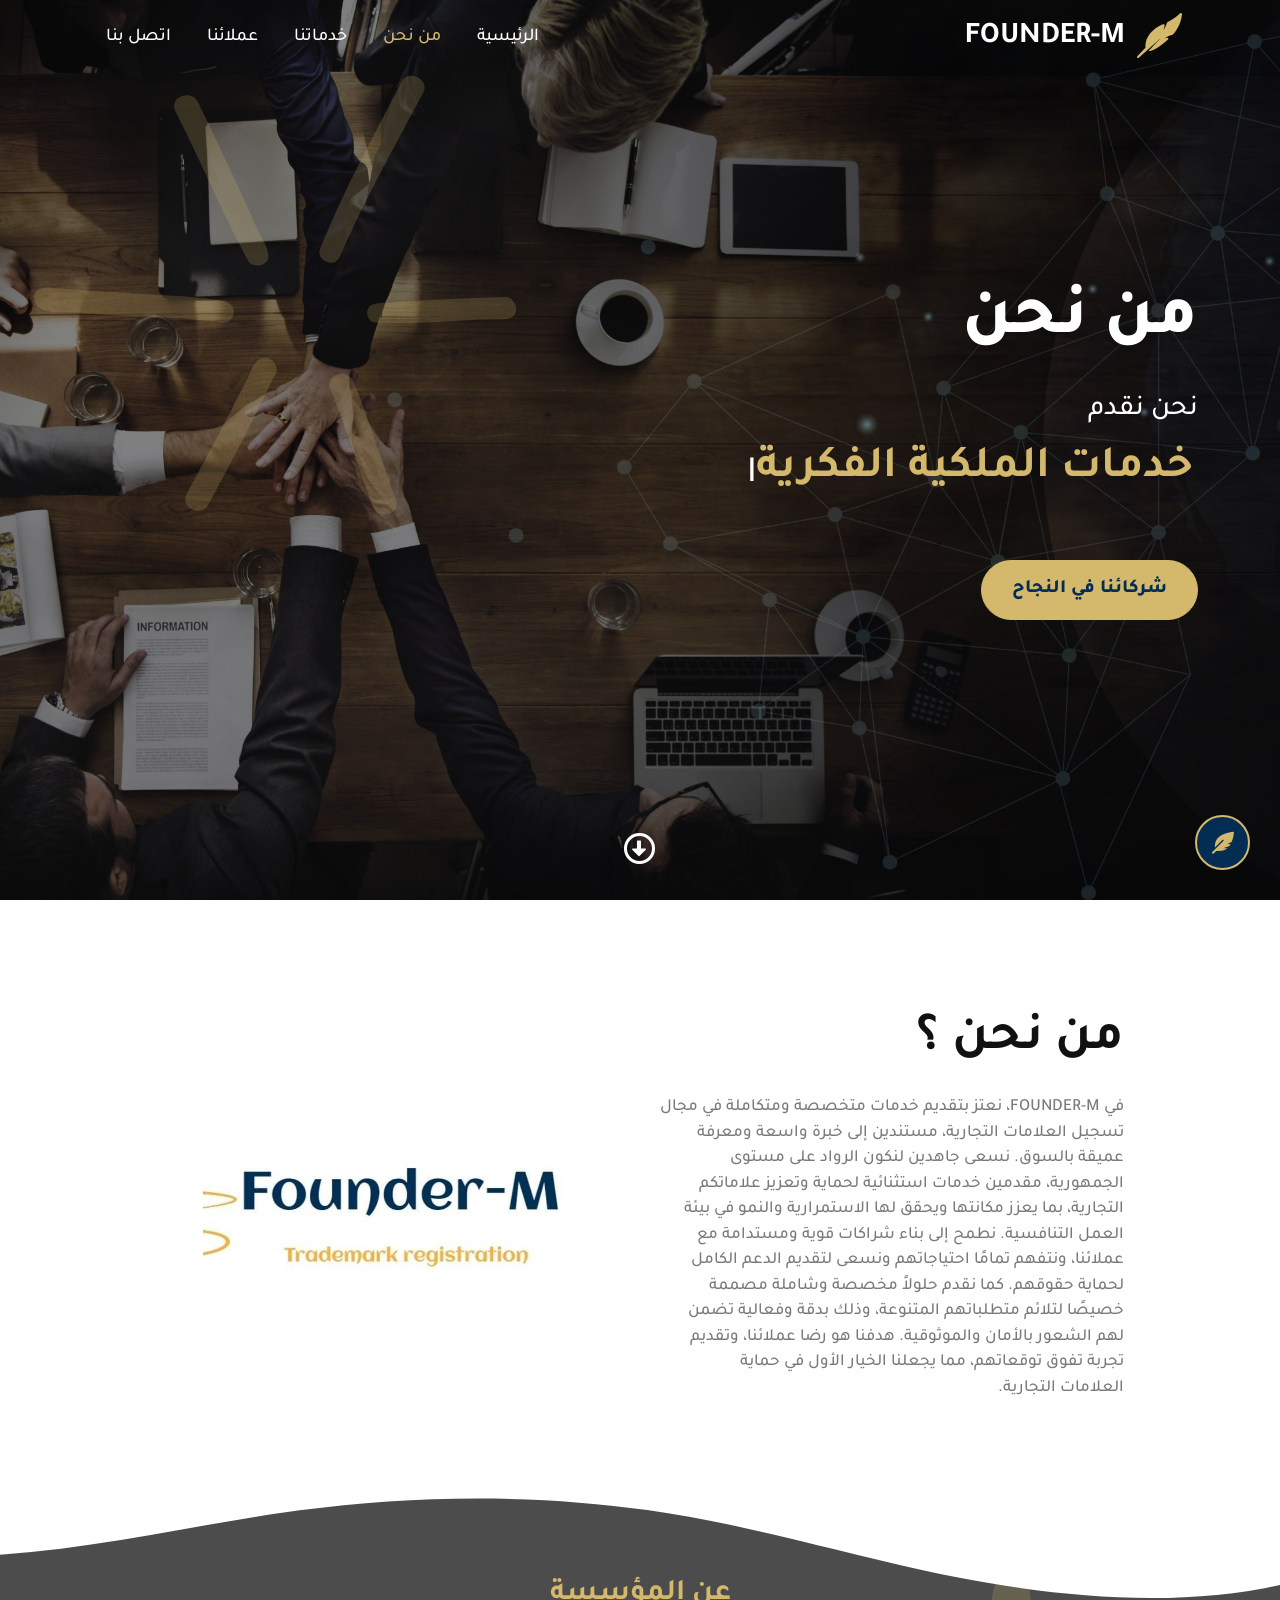
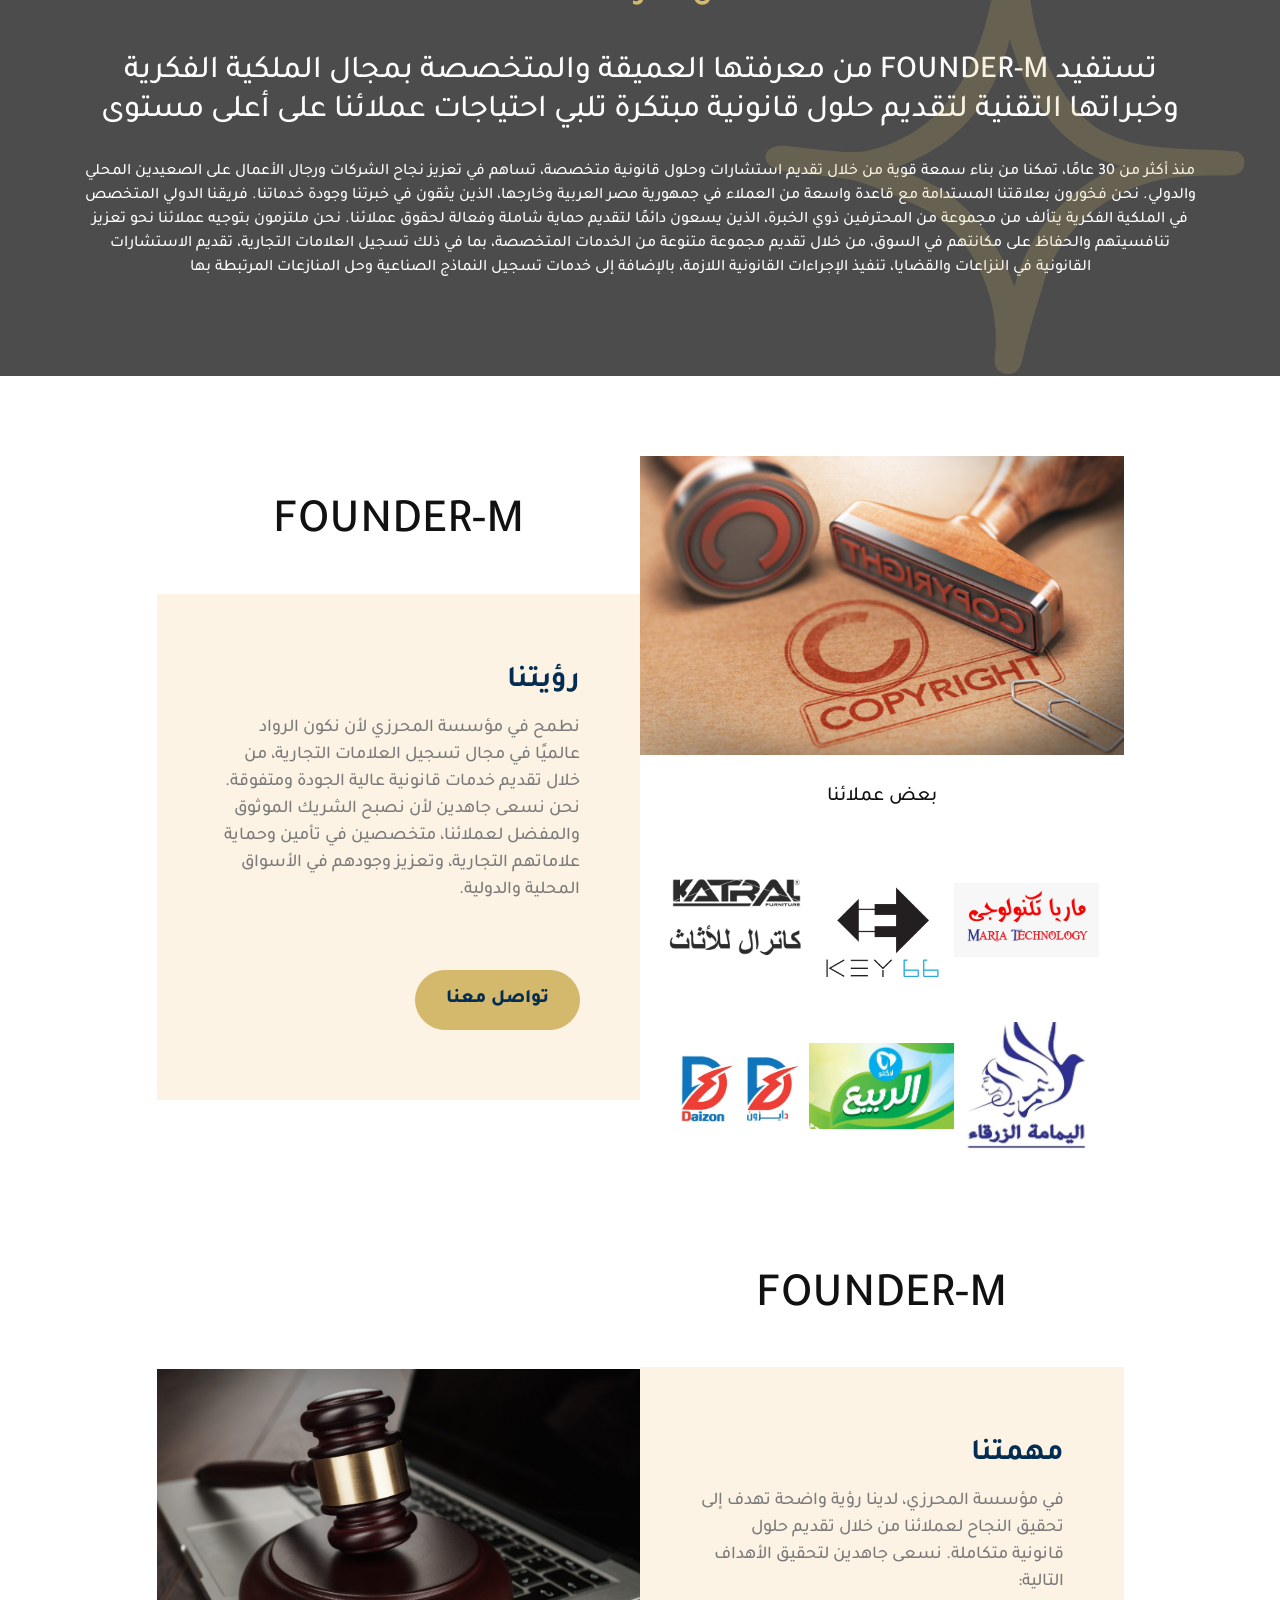
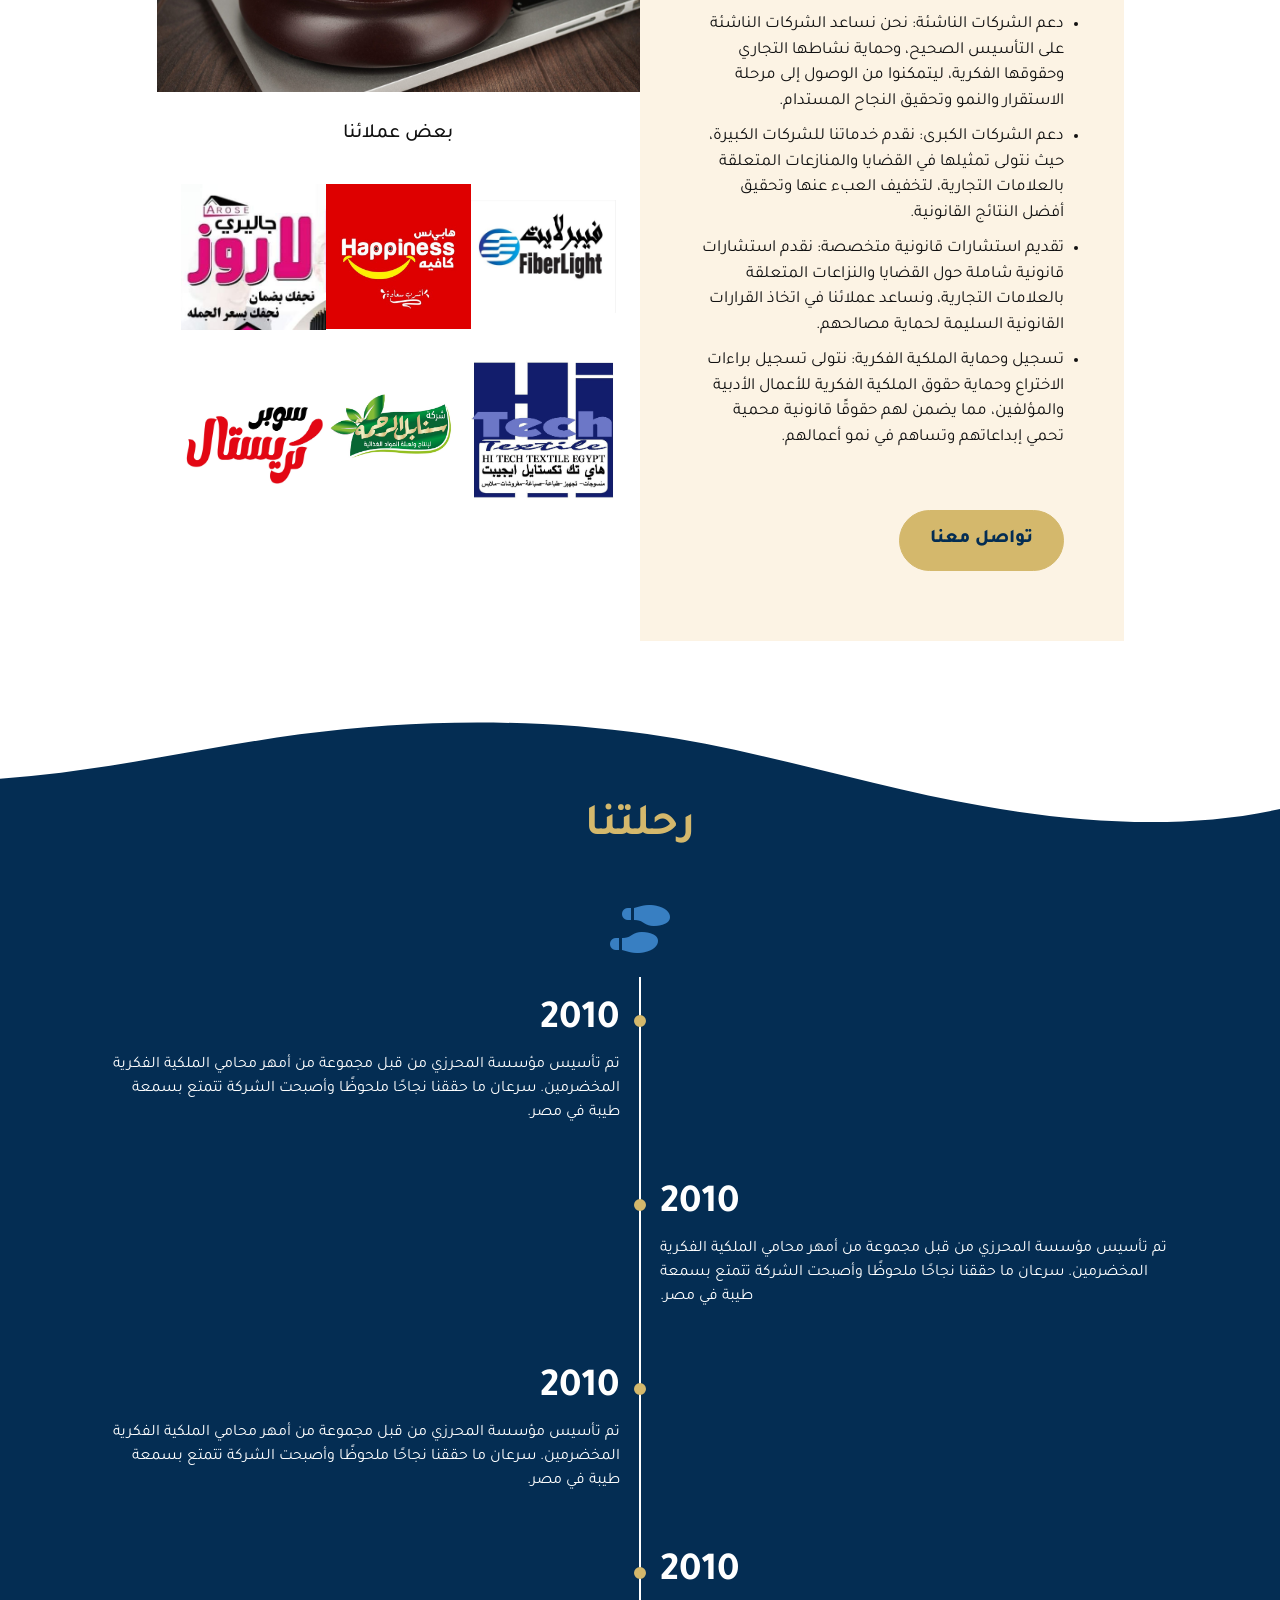
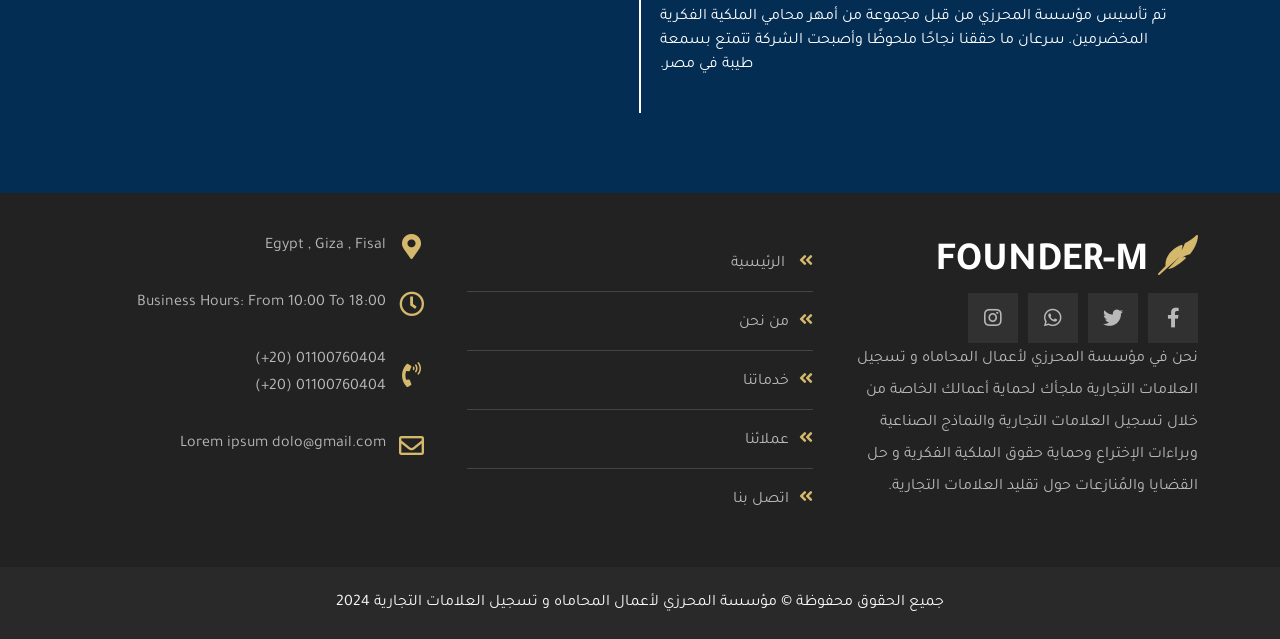
==== commit 69b83c74: "Dfds" ====
--- a/about-us.html
+++ b/about-us.html
@@ -6,6 +6,9 @@
   <meta http-equiv="X-UA-Compatible" content="IE=edge" />
   <meta name="viewport" content="width=device-width, initial-scale=1.0" />
   <title>من نحن-FOUNDER-M-Trademark-registration</title>
+  <meta name="description" content="في FOUNDER-M، نعتز بتقديم خدمات متخصصة ومتكاملة في مجال تسجيل العلامات التجارية، مستندين إلى خبرة واسعة ومعرفة عميقة بالسوق. نسعى جاهدين لنكون الرواد على مستوى الجمهورية، مقدمين خدمات استثنائية لحماية وتعزيز علاماتكم التجارية، بما يعزز مكانتها ويحقق لها الاستمرارية والنمو في بيئة العمل التنافسية.">
+  <meta name="keywords" content="تسجيل العلامات التجارية, حماية العلامات التجارية, خدمات العلامات التجارية, تعزيز العلامات التجارية, نمو واستمرارية العلامات التجارية, العلامات التجارية في مصر, تسجيل علامات تجارية مصر">
+
   <link rel="stylesheet" href="./css/aos.css" />
   <link rel="stylesheet" href="./css/all.min.css" />
   <link rel="stylesheet" href="./css/owl.theme.default.min.css">
@@ -36,7 +39,7 @@
   <!-- start nav -->
   <nav class="navbar  navbar-expand-lg  fixed-top" id="navbar">
     <div class="container">
-      <a class="navbar-brand" href="index.html"><span><img src="./imgs/feather.svg" alt="" srcset=""></span>
+      <a class="navbar-brand" href="index.html"><span><img src="./imgs/feather.svg" alt="feather" ></span>
         FOUNDER-M</a>
       <button class="navbar-toggler" type="button" data-bs-toggle="offcanvas" data-bs-target="#offcanvasNavbar"
         aria-controls="offcanvasNavbar" aria-label="Toggle navigation">
@@ -45,7 +48,7 @@
       <div class="offcanvas offcanvas-start" tabindex="-1" id="offcanvasNavbar" aria-labelledby="offcanvasNavbarLabel">
         <div class="offcanvas-header">
           <h5 class="offcanvas-title" id="offcanvasNavbarLabel">
-            <a class="navbar-brand "><span><img src="./imgs/feather.svg" alt="" srcset=""></span>FOUNDER-M</a>
+            <a class="navbar-brand "><span><img src="./imgs/feather.svg" alt="feather" ></span>FOUNDER-M</a>
           </h5>
           <button type="button" class="btn-close" data-bs-dismiss="offcanvas" aria-label="Close"></button>
         </div>
@@ -75,7 +78,7 @@
 
   <!-- start landing  -->
   <section class="landing about-landing">
-    <img src="/imgs/spark-2.svg" alt="">
+    <img src="/imgs/spark-2.svg" alt="spark">
     <div class="overlay"></div>
     <div class="container">
       <div data-aos="fade-up" data-aos-duration="600" class="text">
@@ -100,18 +103,14 @@
       <div class="text">
         <h2 data-aos="fade-left">من نحن ؟</h2>
         <p data-aos="fade-up" data-aos-duration="800">
-          نحن في مؤسسة المحرزي لدينا تاريخٌ مهنيٌ طويل في حماية العلامات التجارية، والنماذج الصناعية، وحقوق الملكية
-          الفكرية بخبرة تزيد عن 40 عاماً في المجال، ما جعلنا مصدر ثقة لدى العديد من العملاء لتوكيلنا في
-          حمايةحقوقهمالفكرية.
-          تاريخنا الزاخر بالقضايا الناجحة في حماية وتوثيق العلامات التجارية والملكية الفكرية هو ما جعل مؤسسة المحرزي
-          من أبرز الشركات في المجال في مصر، وجعلها تحظى بالسمعة الطيبة في سوق حماية الحقوق الفكرية، من خلال تقديم
-          شتى الإستشارات القانونية حول حماية العلامات التجارية.
-          لدينا مجموعة مميزة من المستشارون والمحامون المتخصصون في الدفاع ضد أي سرقة أو تقليد لأي علامة تجارية، أو
-          نموذجصناعي، أو براءة إختراع، أو التعدي على حقوق المؤلف.
-          تغطي خدامتنا مصر وجميع أنحاء العالم، وذلك عن طريق مكاتب ممثلينا المنتشرة في كل دول العالم .</p>
+
+        في FOUNDER-M، نعتز بتقديم خدمات متخصصة ومتكاملة في مجال تسجيل العلامات التجارية، مستندين إلى خبرة واسعة ومعرفة عميقة بالسوق. نسعى جاهدين لنكون الرواد على مستوى الجمهورية، مقدمين خدمات استثنائية لحماية وتعزيز علاماتكم التجارية، بما يعزز مكانتها ويحقق لها الاستمرارية والنمو في بيئة العمل التنافسية.
+
+نطمح إلى بناء شراكات قوية ومستدامة مع عملائنا، ونتفهم تمامًا احتياجاتهم ونسعى لتقديم الدعم الكامل لحماية حقوقهم. كما نقدم حلولاً مخصصة وشاملة مصممة خصيصًا لتلائم متطلباتهم المتنوعة، وذلك بدقة وفعالية تضمن لهم الشعور بالأمان والموثوقية. هدفنا هو رضا عملائنا، وتقديم تجربة تفوق توقعاتهم، مما يجعلنا الخيار الأول في حماية العلامات التجارية.
+        </p>
       </div>
       <div data-aos="fade-right" class="image">
-        <img src="./imgs/335636207_908682417125816_651898333571555712_n.jpg" alt="">
+        <img src="./imgs/335636207_908682417125816_651898333571555712_n.jpg" alt="star">
       </div>
     </div>
   </section>
@@ -124,21 +123,16 @@
           class="shape-fill"></path>
       </svg>
     </div>
-    <img src="./imgs/star-4pt-5.svg" alt="">
+    <img src="./imgs/star-4pt-5.svg" alt="star">
     <div class="overlay"></div>
     <div class="container">
       <h4 data-aos="zoom-in">عن المؤسسة</h4>
       <h2 data-aos="fade-up">تستفيد FOUNDER-M من معرفتها العميقة والمتخصصة بمجال الملكية الفكرية وخبراتها التقنية لتقديم
-        المشورة المناسبة
-        لك</h2>
+حلول قانونية مبتكرة تلبي احتياجات عملائنا على أعلى مستوى </h2>
       <p data-aos="fade-up">
-        بفضل التميز الذي نتمتع به في الخبرة القانونية المتراكمة على مدار 12 عامًا، نحن نسعى جاهدين لتقديم حلول فريدة في
-        مجال الملكية الفكرية، تحقق نتائج مميزة لشركات ورجال أعمال على الصعيدين المحلي والعالمي. فخرنا أننا نتمتع بقاعدة
-        واسعة من العملاء الذين يثقون بنا داخل جمهورية مصر العربية وخارجها. يضم فريقنا الدولي المتخصص في حلول الملكية
-        الفكرية مجموعة فريدة من الخبراء والمحترفين، ملتزمين بتقديم حماية شاملة وفعالة لعملائنا. نحن دائمًا على
-        استعداد لتوجيه عملائنا في تعزيز تنافسيتهم والحفاظ على مكانتهم البارزة في السوق، من خلال تقديم خدماتنا المتميزة،
-        بما في ذلك تسجيل العلامات التجارية، وتقديم الاستشارات القانونية في القضايا والنزاعات، واتخاذ الإجراءات القانونية
-        الضرورية، إلى جانب خدمات تسجيل النماذج الصناعية وحل المنازعات ذات الصلة.
+        منذ أكثر من 30 عامًا، تمكنا من بناء سمعة قوية من خلال تقديم استشارات وحلول قانونية متخصصة، تساهم في تعزيز نجاح الشركات ورجال الأعمال على الصعيدين المحلي والدولي.
+        نحن فخورون بعلاقتنا المستدامة مع قاعدة واسعة من العملاء في جمهورية مصر العربية وخارجها، الذين يثقون في خبرتنا وجودة خدماتنا. فريقنا الدولي المتخصص في الملكية الفكرية يتألف من مجموعة من المحترفين ذوي الخبرة، الذين يسعون دائمًا لتقديم حماية شاملة وفعالة لحقوق عملائنا.
+        نحن ملتزمون بتوجيه عملائنا نحو تعزيز تنافسيتهم والحفاظ على مكانتهم في السوق، من خلال تقديم مجموعة متنوعة من الخدمات المتخصصة، بما في ذلك تسجيل العلامات التجارية، تقديم الاستشارات القانونية في النزاعات والقضايا، تنفيذ الإجراءات القانونية اللازمة، بالإضافة إلى خدمات تسجيل النماذج الصناعية وحل المنازعات المرتبطة بها
       </p>
     </div>
   </Section>
@@ -146,24 +140,22 @@
   <section class="main2">
     <div class="container">
       <div data-aos="fade-right" class="image">
-        <img src="./imgs/copyright-symbol-2021-08-26-16-59-49-utc-scaled.jpeg" alt="">
+        <img src="./imgs/copyright-symbol-2021-08-26-16-59-49-utc-scaled.jpeg" alt="copyright">
         <h5>بعض عملائنا</h5>
         <div class="partner-logo">
-          <img data-aos="fade-up" data-aos-duration="900" src="./imgs/logo/1.jpg" alt="">
-          <img data-aos="fade-up" data-aos-duration="800" src="./imgs/logo/3.jpg" alt="">
-          <img data-aos="fade-up" data-aos-duration="700" src="./imgs/logo/10.jpg" alt="">
-          <img data-aos="fade-up" data-aos-duration="600" src="./imgs/logo/18.jpg" alt="">
-          <img data-aos="fade-up" data-aos-duration="500" src="./imgs/logo/30.jpg" alt="">
-          <img data-aos="fade-up" data-aos-duration="400" src="./imgs/logo/44.jpg" alt="">
+          <img data-aos="fade-up" data-aos-duration="900" src="./imgs/logo/1.jpg" alt="customers">
+          <img data-aos="fade-up" data-aos-duration="800" src="./imgs/logo/3.jpg" alt="customers">
+          <img data-aos="fade-up" data-aos-duration="700" src="./imgs/logo/10.jpg" alt="customers">
+          <img data-aos="fade-up" data-aos-duration="600" src="./imgs/logo/18.jpg" alt="customers">
+          <img data-aos="fade-up" data-aos-duration="500" src="./imgs/logo/30.jpg" alt="customers">
+          <img data-aos="fade-up" data-aos-duration="400" src="./imgs/logo/44.jpg" alt="customers">
         </div>
       </div>
       <div data-aos="fade-left" class="text">
         <h2>FOUNDER-M</h2>
         <div class="box">
           <h3>رؤيتنا</h3>
-          <p>نحن نسعى إلى أن نكون الرائدة في مجال تسجيل العلامات التجارية على مستوى العالم، من خلال تقديم خدمات ذات جودة
-            عالية ومتميزة. نطمح إلى أن نكون الشريك المفضل لعملائنا في تأمين وحماية علاماتهم التجارية وتعزيز وجودهم في
-            السوق.</p>
+       <p>نطمح في مؤسسة المحرزي لأن نكون الرواد عالميًا في مجال تسجيل العلامات التجارية، من خلال تقديم خدمات قانونية عالية الجودة ومتفوقة. نحن نسعى جاهدين لأن نصبح الشريك الموثوق والمفضل لعملائنا، متخصصين في تأمين وحماية علاماتهم التجارية، وتعزيز وجودهم في الأسواق المحلية والدولية.</p>
           <a href="./contact.html" type="button" class="main-btn">تواصل معنا</a>
         </div>
       </div>
@@ -176,27 +168,32 @@
         <h2>FOUNDER-M</h2>
         <div class="box">
           <h3>مهمتنا</h3>
-          <p>لدينا في مؤسسة المحرزي أهدفاً واضحة نسعى لتحقيقها:</p>
+          <p>في مؤسسة المحرزي، لدينا رؤية واضحة تهدف إلى تحقيق النجاح لعملائنا من خلال تقديم حلول قانونية متكاملة. نسعى جاهدين لتحقيق الأهداف التالية:
+
+          </p>
           <ul>
-            <li>مساعدة الشركات الناشئة على التأسيس، وحماية نشاطهم التجاري وحقوقهم الفكرية، حتى يصلوا لمرحلة الإستقرار
-              وتحقيق النجاحات.</li>
-            <li>تقاسم العبأ مع الشركات الكبيرة، وتوكيلنا في مختلف القضايا والمنازعات المتعلقة بالعلامات التجارية.</li>
-            <li>تقديم كافة الإستشارات القانونية الخاصة بالقضايا والمُنازعات حول العلامات التجارية.</li>
-            <li>تسجيل براءات الإختراع، وحماية حقوق الملكية الفكرية للأعمال الأدبية والمؤلفين.</li>
+        <li>دعم الشركات الناشئة: نحن نساعد الشركات الناشئة على التأسيس الصحيح، وحماية نشاطها التجاري وحقوقها الفكرية، ليتمكنوا من الوصول إلى مرحلة الاستقرار والنمو وتحقيق النجاح المستدام.
+        </li>
+        <li>دعم الشركات الكبرى: نقدم خدماتنا للشركات الكبيرة، حيث نتولى تمثيلها في القضايا والمنازعات المتعلقة بالعلامات التجارية، لتخفيف العبء عنها وتحقيق أفضل النتائج القانونية.
+        </li>
+        <li>تقديم استشارات قانونية متخصصة: نقدم استشارات قانونية شاملة حول القضايا والنزاعات المتعلقة بالعلامات التجارية، ونساعد عملائنا في اتخاذ القرارات القانونية السليمة لحماية مصالحهم.
+        </li>
+        <li>تسجيل وحماية الملكية الفكرية: نتولى تسجيل براءات الاختراع وحماية حقوق الملكية الفكرية للأعمال الأدبية والمؤلفين، مما يضمن لهم حقوقًا قانونية محمية تحمي إبداعاتهم وتساهم في نمو أعمالهم.</li>
+            
           </ul>
           <a href="./contact.html" type="button" class="main-btn">تواصل معنا</a>
         </div>
       </div>
       <div data-aos="fade-right" class="image">
-        <img src="./imgs/judge-gavel-on-laptop-concept-2021-08-26-16-18-22-utc-scaled.jpeg" alt="">
+        <img src="./imgs/judge-gavel-on-laptop-concept-2021-08-26-16-18-22-utc-scaled.jpeg" alt="judge">
         <h5>بعض عملائنا</h5>
         <div class="partner-logo">
-          <img data-aos="fade-up" data-aos-duration="900" src="./imgs/logo/52.jpg" alt="">
-          <img data-aos="fade-up" data-aos-duration="800" src="./imgs/logo/17.jpg" alt="">
-          <img data-aos="fade-up" data-aos-duration="700" src="./imgs/logo/4.jpg" alt="">
-          <img data-aos="fade-up" data-aos-duration="600" src="./imgs/logo/5.jpg" alt="">
-          <img data-aos="fade-up" data-aos-duration="500" src="./imgs/logo/6.jpg" alt="">
-          <img data-aos="fade-up" data-aos-duration="400" src="./imgs/logo/7.jpg" alt="">
+          <img data-aos="fade-up" data-aos-duration="900" src="./imgs/logo/52.jpg" alt="customers">
+          <img data-aos="fade-up" data-aos-duration="800" src="./imgs/logo/17.jpg" alt="customers">
+          <img data-aos="fade-up" data-aos-duration="700" src="./imgs/logo/4.jpg" alt="customers">
+          <img data-aos="fade-up" data-aos-duration="600" src="./imgs/logo/5.jpg" alt="customers">
+          <img data-aos="fade-up" data-aos-duration="500" src="./imgs/logo/6.jpg" alt="customers">
+          <img data-aos="fade-up" data-aos-duration="400" src="./imgs/logo/7.jpg" alt="customers">
         </div>
       </div>
     </div>
@@ -254,7 +251,7 @@
   <div class="footer">
     <div class="container">
       <div class="box">
-        <a class="footer-logo" href="index.html"><span><img src="../imgs/feather.svg" alt="" srcset=""></span>
+        <a class="footer-logo" href="index.html"><span><img src="../imgs/feather.svg" alt="feather" ></span>
           FOUNDER-M</a>
         <ul class="social">
           <li>
--- a/css/master.css
+++ b/css/master.css
@@ -2176,7 +2176,7 @@
 
 :root {
   --sg0-space-sm: 2rem;
-  --sg0-space-md: 1.3rem;
+  --sg0-space-md: 0.5rem;
 }
 
 .services-cards .stack-cards {
@@ -2245,7 +2245,7 @@
 
   .services-cards .stack-cards__item {
     position: sticky;
-    top: -150px;
+    top: -300px;
     border-radius: 40px;
 
   }
